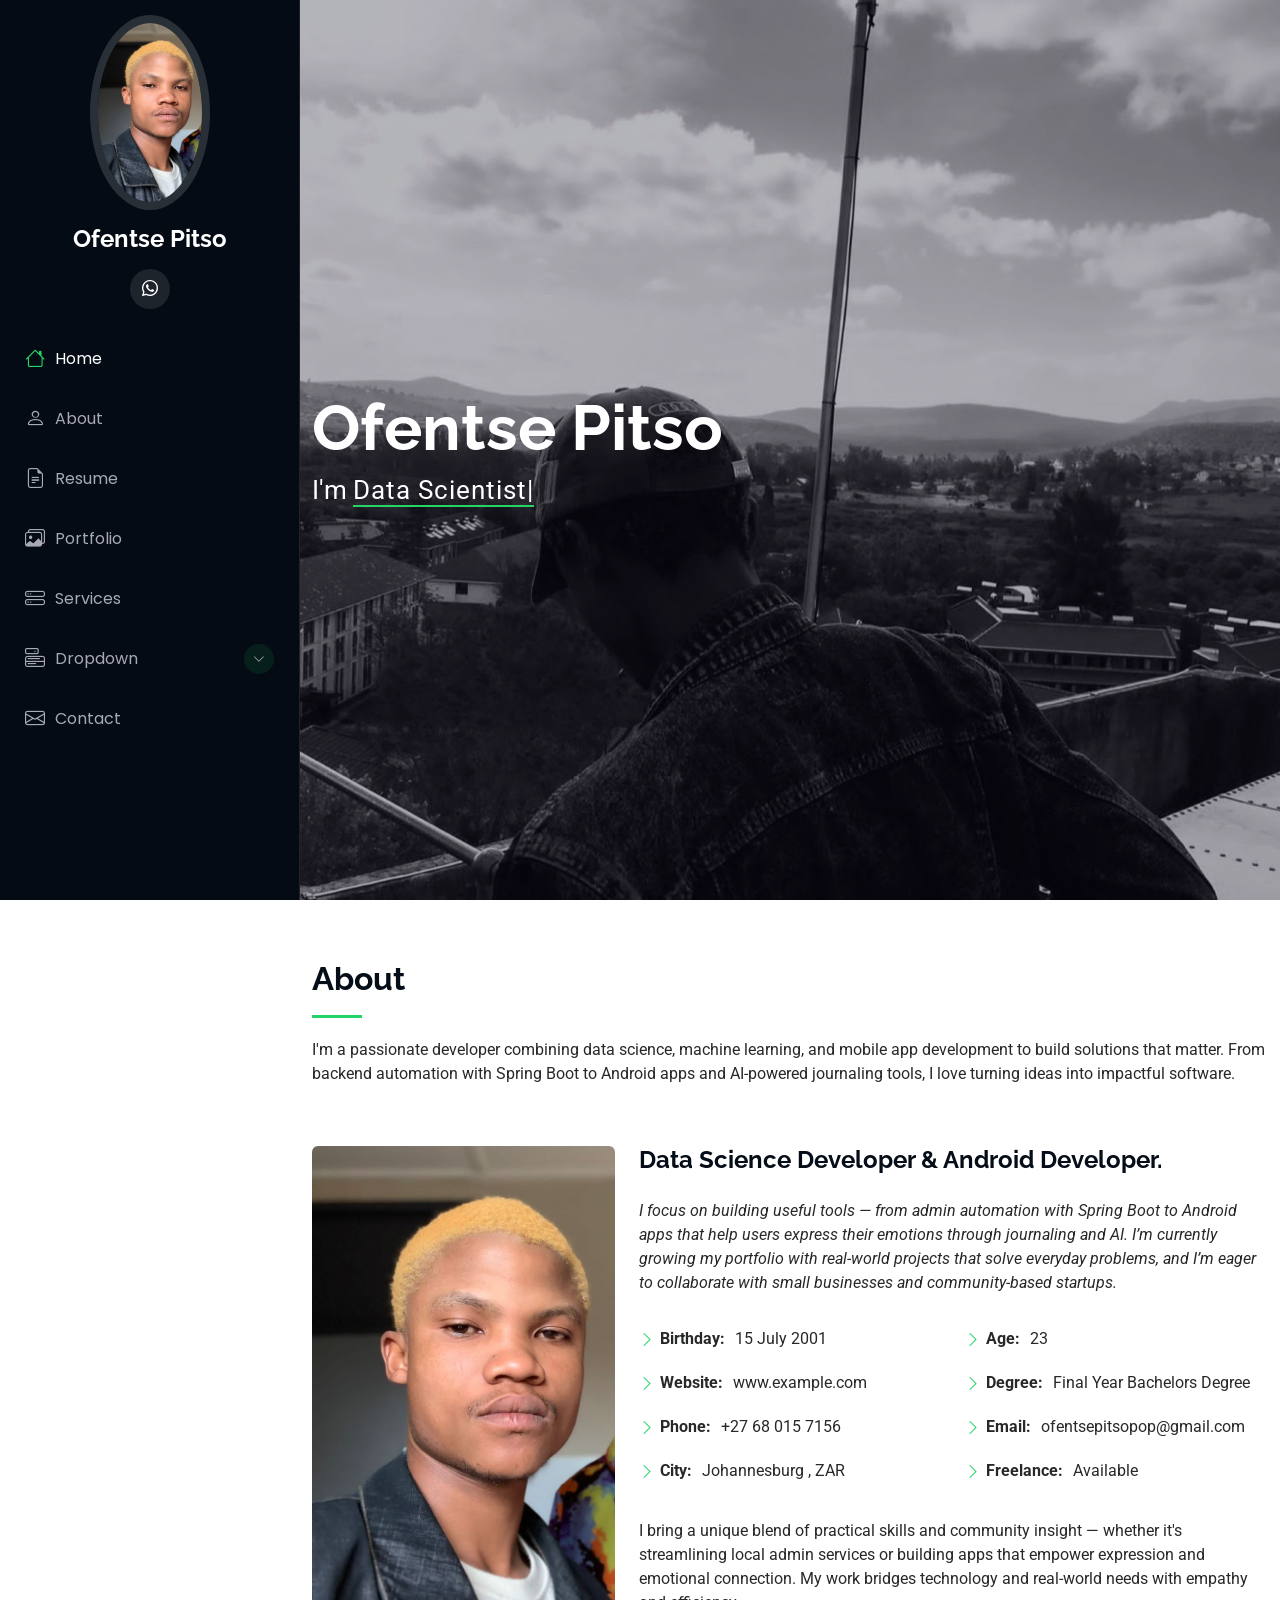
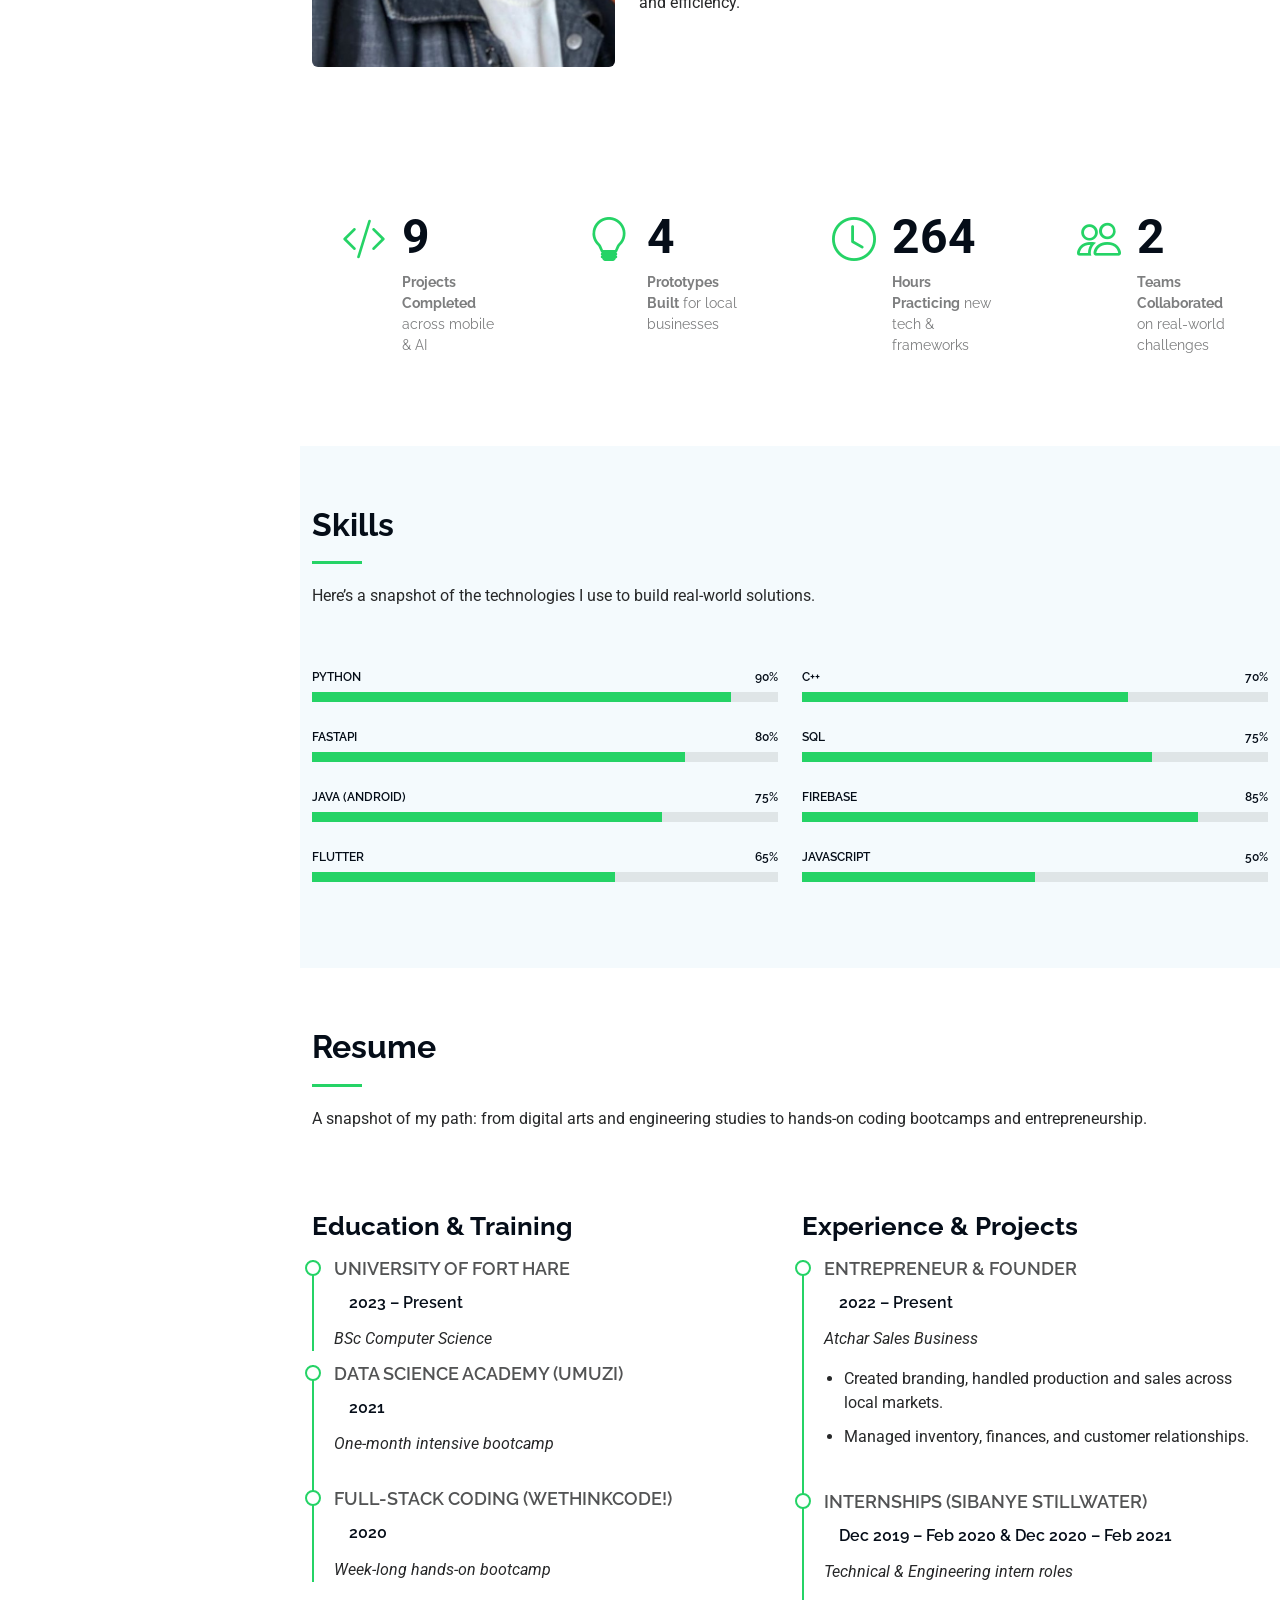
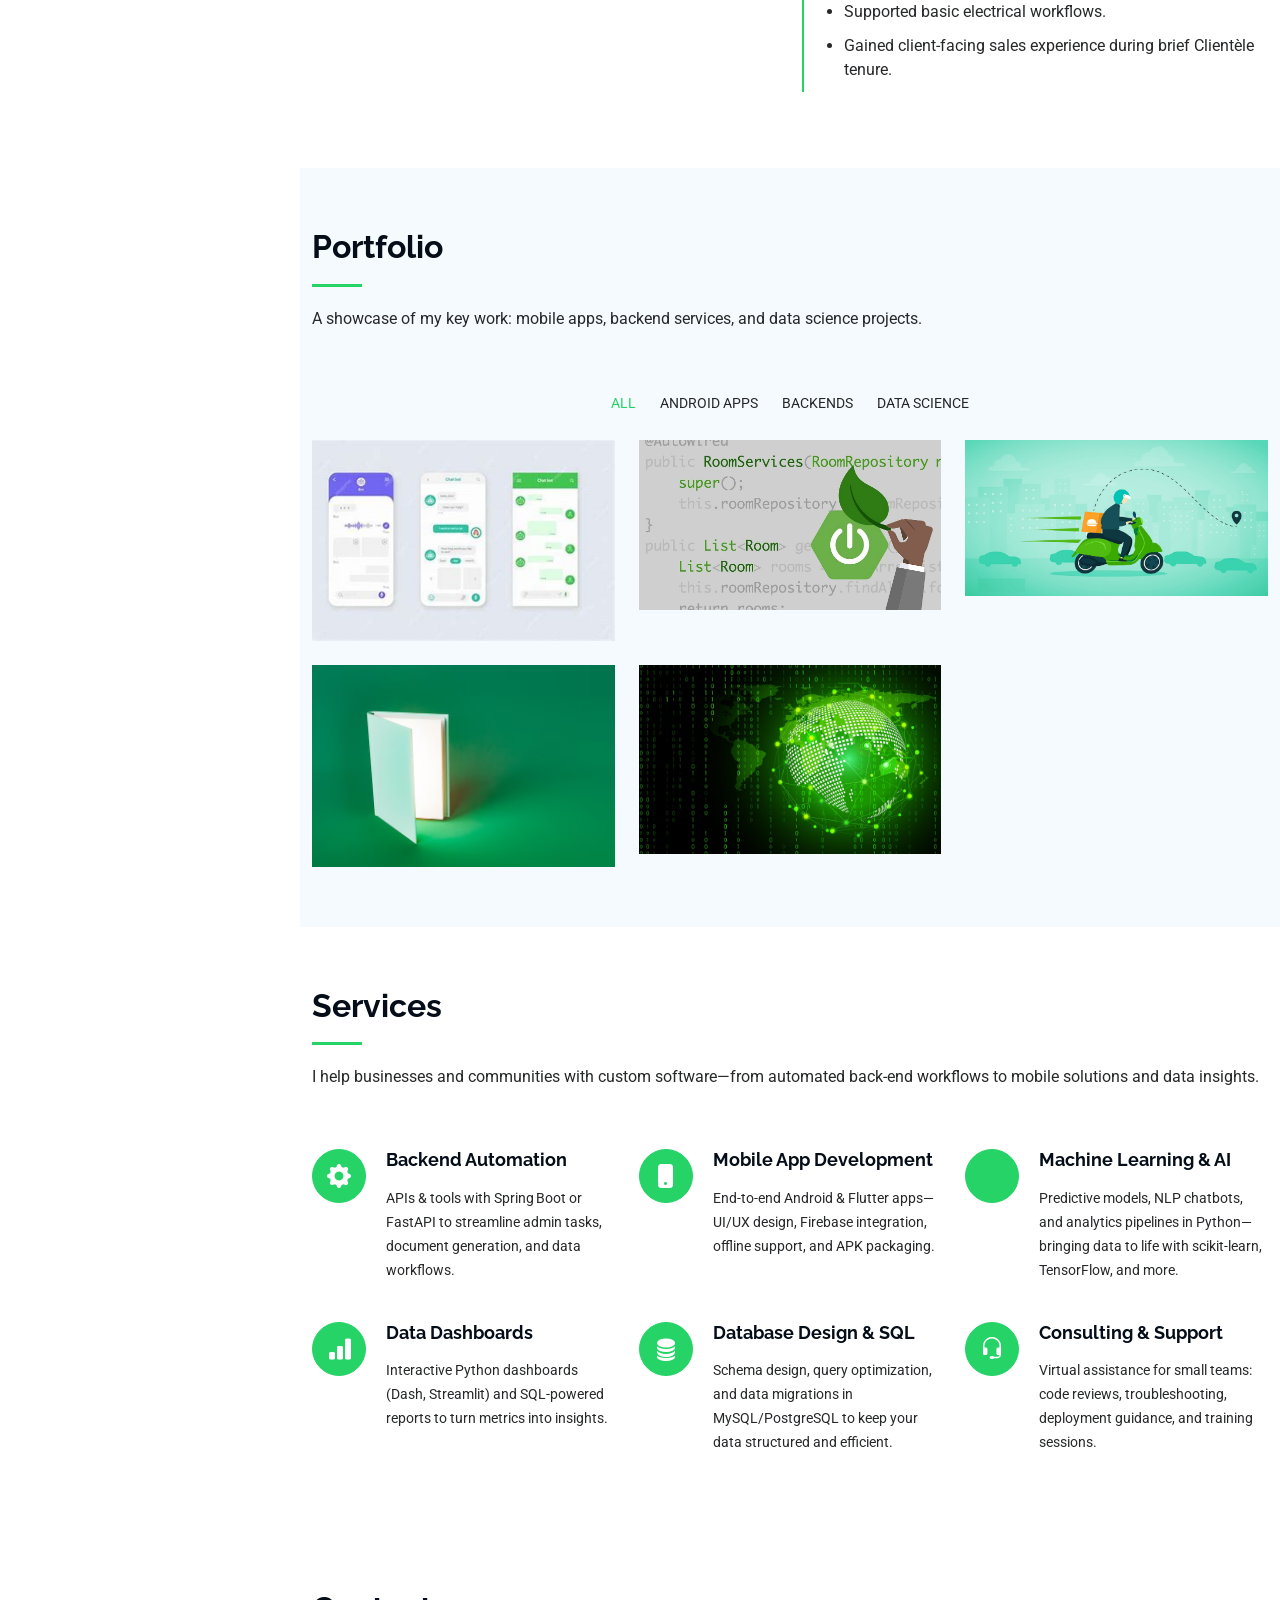
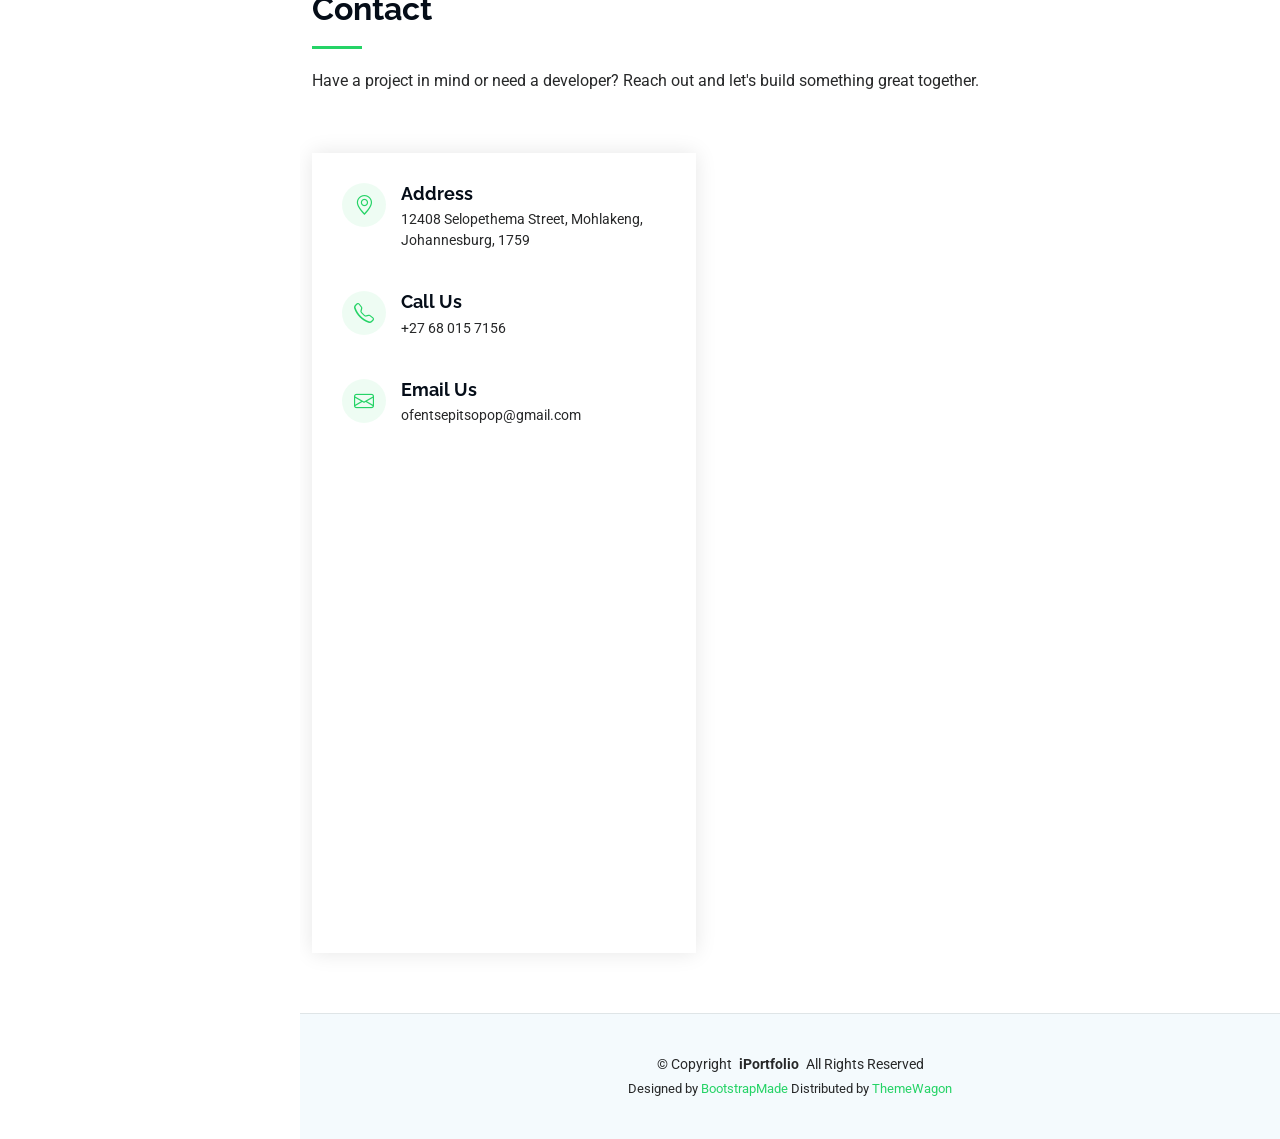
==== index.html @ 53116c31 "Add files via upload" ====
<!DOCTYPE html>
<html lang="en">

<head>
  <meta charset="utf-8">
  <meta content="width=device-width, initial-scale=1.0" name="viewport">
  <title>Ofentse Pitso's Portfolio</title>
  <meta content="" name="description">
  <meta content="" name="keywords">

  <!-- Favicons -->
  <link href="assets/img/icon.png" rel="icon">
  <link href="assets/img/apple-touch-icon.png" rel="apple-touch-icon">

  <!-- Fonts -->
  <link href="https://fonts.googleapis.com" rel="preconnect">
  <link href="https://fonts.gstatic.com" rel="preconnect" crossorigin>
  <link href="https://fonts.googleapis.com/css2?family=Roboto:ital,wght@0,100;0,300;0,400;0,500;0,700;0,900;1,100;1,300;1,400;1,500;1,700;1,900&family=Poppins:ital,wght@0,100;0,200;0,300;0,400;0,500;0,600;0,700;0,800;0,900;1,100;1,200;1,300;1,400;1,500;1,600;1,700;1,800;1,900&family=Raleway:ital,wght@0,100;0,200;0,300;0,400;0,500;0,600;0,700;0,800;0,900;1,100;1,200;1,300;1,400;1,500;1,600;1,700;1,800;1,900&display=swap" rel="stylesheet">

  <!-- Vendor CSS Files -->
  <link href="assets/vendor/bootstrap/css/bootstrap.min.css" rel="stylesheet">
  <link href="assets/vendor/bootstrap-icons/bootstrap-icons.css" rel="stylesheet">
  <link href="assets/vendor/aos/aos.css" rel="stylesheet">
  <link href="assets/vendor/glightbox/css/glightbox.min.css" rel="stylesheet">
  <link href="assets/vendor/swiper/swiper-bundle.min.css" rel="stylesheet">

  <!-- Main CSS File -->
  <link href="assets/css/main.css" rel="stylesheet">

  <!-- =======================================================
  * Template Name: iPortfolio
  * Template URL: https://bootstrapmade.com/iportfolio-bootstrap-portfolio-websites-template/
  * Updated: Jun 29 2024 with Bootstrap v5.3.3
  * Author: BootstrapMade.com
  * License: https://bootstrapmade.com/license/
  ======================================================== -->
</head>

<body class="index-page">

  <header id="header" class="header dark-background d-flex flex-column">
    <i class="header-toggle d-xl-none bi bi-list"></i>

    <div class="profile-img">
      <img src="assets/img/profile.jpg" alt="" class="img-fluid rounded-circle">
    </div>

    <a href="index.html" class="logo d-flex align-items-center justify-content-center">
      <!-- Uncomment the line below if you also wish to use an image logo -->
      <!-- <img src="assets/img/logo.png" alt=""> -->
      <h1 class="sitename">Ofentse Pitso</h1>
    </a>

    <div class="social-links text-center">
      <a href="https://wa.me/+27680157156" class="whatsapp"><i class="bi bi-whatsapp"></i></a>
      <!--<a href="#" class="facebook"><i class="bi bi-facebook"></i></a>
      <a href="#" class="instagram"><i class="bi bi-instagram"></i></a>
      <a href="#" class="google-plus"><i class="bi bi-skype"></i></a>
      <a href="#" class="linkedin"><i class="bi bi-linkedin"></i></a>-->
    </div>

    <nav id="navmenu" class="navmenu">
      <ul>
        <li><a href="#hero" class="active"><i class="bi bi-house navicon"></i>Home</a></li>
        <li><a href="#about"><i class="bi bi-person navicon"></i> About</a></li>
        <li><a href="#resume"><i class="bi bi-file-earmark-text navicon"></i> Resume</a></li>
        <li><a href="#portfolio"><i class="bi bi-images navicon"></i> Portfolio</a></li>
        <li><a href="#services"><i class="bi bi-hdd-stack navicon"></i> Services</a></li>
        <li class="dropdown"><a href="#"><i class="bi bi-menu-button navicon"></i> <span>Dropdown</span> <i class="bi bi-chevron-down toggle-dropdown"></i></a>
          <ul>
            <li><a href="#">Dropdown 1</a></li>
            <li class="dropdown"><a href="#"><span>Deep Dropdown</span> <i class="bi bi-chevron-down toggle-dropdown"></i></a>
              <ul>
                <li><a href="#">Deep Dropdown 1</a></li>
                <li><a href="#">Deep Dropdown 2</a></li>
                <li><a href="#">Deep Dropdown 3</a></li>
                <li><a href="#">Deep Dropdown 4</a></li>
                <li><a href="#">Deep Dropdown 5</a></li>
              </ul>
            </li>
            <li><a href="#">Dropdown 2</a></li>
            <li><a href="#">Dropdown 3</a></li>
            <li><a href="#">Dropdown 4</a></li>
          </ul>
        </li>
        <li><a href="#contact"><i class="bi bi-envelope navicon"></i> Contact</a></li>
      </ul>
    </nav>

  </header>

  <main class="main">

    <!-- Hero Section -->
    <section id="hero" class="hero section dark-background">

      <img src="assets/img/bg.jpg" alt="" data-aos="fade-in" class="">

      <div class="container" data-aos="fade-up" data-aos-delay="100">
        <h2>Ofentse Pitso</h2>
        <p>I'm <span class="typed" data-typed-items="Data Scientist, ML/AI Developer, Freelancer, Android Developer, Springboot Developer">Data Scientist</span><span class="typed-cursor typed-cursor--blink" aria-hidden="true"></span><span class="typed-cursor typed-cursor--blink" aria-hidden="true"></span></p>
      </div>

    </section><!-- /Hero Section -->

    <!-- About Section -->
    <section id="about" class="about section">

      <!-- Section Title -->
      <div class="container section-title" data-aos="fade-up">
        <h2>About</h2>
        <p>I'm a passionate developer combining data science, machine learning, and mobile app development to build solutions that matter. From backend automation with Spring Boot to Android apps and AI-powered journaling tools, I love turning ideas into impactful software.</p>
      </div><!-- End Section Title -->

      <div class="container" data-aos="fade-up" data-aos-delay="100">

        <div class="row gy-4 justify-content-center">
          <div class="col-lg-4">
            <img src="assets/img/profile.jpg" class="img-fluid rounded" alt="">
          </div>
          <div class="col-lg-8 content">
            <h2>Data Science Developer &amp; Android Developer.</h2>
            <p class="fst-italic py-3">
               I focus on building useful tools — from admin automation with Spring Boot to Android apps that help users express their emotions through journaling and AI. I’m currently growing my portfolio with real-world projects that solve everyday problems, and I’m eager to collaborate with small businesses and community-based startups.</p>
            <div class="row">
              <div class="col-lg-6">
                <ul>
                  <li><i class="bi bi-chevron-right"></i> <strong>Birthday:</strong> <span>15 July 2001</li>
                  <li><i class="bi bi-chevron-right"></i> <strong>Website:</strong> <span>www.example.com</span></li>
                  <li><i class="bi bi-chevron-right"></i> <strong>Phone:</strong> <span>+27 68 015 7156</span></li>
                  <li><i class="bi bi-chevron-right"></i> <strong>City:</strong> <span>Johannesburg , ZAR</span></li>
                </ul>
              </div>
              <div class="col-lg-6">
                <ul>
                  <li><i class="bi bi-chevron-right"></i> <strong>Age:</strong> <span>23</span></li>
                  <li><i class="bi bi-chevron-right"></i> <strong>Degree:</strong> <span>Final Year Bachelors Degree</span></li>
                  <li><i class="bi bi-chevron-right"></i> <strong>Email:</strong> <span>ofentsepitsopop@gmail.com</span></li>
                  <li><i class="bi bi-chevron-right"></i> <strong>Freelance:</strong> <span>Available</span></li>
                </ul>
              </div>
            </div>
            <p class="py-3">
              I bring a unique blend of practical skills and community insight — whether it's streamlining local admin services or building apps that empower expression and emotional connection. My work bridges technology and real-world needs with empathy and efficiency.
            </p>
          </div>
        </div>

      </div>

    </section><!-- /About Section -->

    <!-- Stats Section -->
    </section>
<section id="stats" class="stats section">
  <div class="container" data-aos="fade-up" data-aos-delay="100">
    <div class="row gy-4">
      <div class="col-lg-3 col-md-6">
        <div class="stats-item">
          <i class="bi bi-code-slash"></i>
          <span data-purecounter-start="0" data-purecounter-end="10" data-purecounter-duration="1" class="purecounter"></span>
          <p><strong>Projects Completed</strong> <span>across mobile & AI</span></p>
        </div>
      </div>
      <div class="col-lg-3 col-md-6">
        <div class="stats-item">
          <i class="bi bi-lightbulb"></i>
          <span data-purecounter-start="0" data-purecounter-end="4" data-purecounter-duration="1" class="purecounter"></span>
          <p><strong>Prototypes Built</strong> <span>for local businesses</span></p>
        </div>
      </div>
      <div class="col-lg-3 col-md-6">
        <div class="stats-item">
          <i class="bi bi-clock"></i>
          <span data-purecounter-start="0" data-purecounter-end="300" data-purecounter-duration="1" class="purecounter"></span>
          <p><strong>Hours Practicing</strong> <span>new tech & frameworks</span></p>
        </div>
      </div>
      <div class="col-lg-3 col-md-6">
        <div class="stats-item">
          <i class="bi bi-people"></i>
          <span data-purecounter-start="0" data-purecounter-end="2" data-purecounter-duration="1" class="purecounter"></span>
          <p><strong>Teams Collaborated</strong> <span>on real-world challenges</span></p>
        </div>
      </div>
    </div>
  </div>
</section>
<!-- /Stats Section -->
<!-- Skills Section -->
<section id="skills" class="skills section light-background">

  <!-- Section Title -->
  <div class="container section-title" data-aos="fade-up">
    <h2>Skills</h2>
    <p>Here’s a snapshot of the technologies I use to build real‑world solutions.</p>
  </div><!-- End Section Title -->

  <div class="container" data-aos="fade-up" data-aos-delay="100">

    <div class="row skills-content skills-animation">

      <div class="col-lg-6">

        <div class="progress">
          <span class="skill"><span>Python</span> <i class="val">90%</i></span>
          <div class="progress-bar-wrap">
            <div class="progress-bar" role="progressbar" aria-valuenow="90" aria-valuemin="0" aria-valuemax="100"></div>
          </div>
        </div><!-- End Skills Item -->

        <div class="progress">
          <span class="skill"><span>FastAPI</span> <i class="val">80%</i></span>
          <div class="progress-bar-wrap">
            <div class="progress-bar" role="progressbar" aria-valuenow="80" aria-valuemin="0" aria-valuemax="100"></div>
          </div>
        </div><!-- End Skills Item -->

        <div class="progress">
          <span class="skill"><span>Java (Android)</span> <i class="val">75%</i></span>
          <div class="progress-bar-wrap">
            <div class="progress-bar" role="progressbar" aria-valuenow="75" aria-valuemin="0" aria-valuemax="100"></div>
          </div>
        </div><!-- End Skills Item -->

        <div class="progress">
          <span class="skill"><span>Flutter</span> <i class="val">65%</i></span>
          <div class="progress-bar-wrap">
            <div class="progress-bar" role="progressbar" aria-valuenow="65" aria-valuemin="0" aria-valuemax="100"></div>
          </div>
        </div><!-- End Skills Item -->

      </div>

      <div class="col-lg-6">

        <div class="progress">
          <span class="skill"><span>C++</span> <i class="val">70%</i></span>
          <div class="progress-bar-wrap">
            <div class="progress-bar" role="progressbar" aria-valuenow="70" aria-valuemin="0" aria-valuemax="100"></div>
          </div>
        </div><!-- End Skills Item -->

        <div class="progress">
          <span class="skill"><span>SQL</span> <i class="val">75%</i></span>
          <div class="progress-bar-wrap">
            <div class="progress-bar" role="progressbar" aria-valuenow="75" aria-valuemin="0" aria-valuemax="100"></div>
          </div>
        </div><!-- End Skills Item -->

        <div class="progress">
          <span class="skill"><span>Firebase</span> <i class="val">85%</i></span>
          <div class="progress-bar-wrap">
            <div class="progress-bar" role="progressbar" aria-valuenow="85" aria-valuemin="0" aria-valuemax="100"></div>
          </div>
        </div><!-- End Skills Item -->

        <div class="progress">
          <span class="skill"><span>JavaScript</span> <i class="val">50%</i></span>
          <div class="progress-bar-wrap">
            <div class="progress-bar" role="progressbar" aria-valuenow="50" aria-valuemin="0" aria-valuemax="100"></div>
          </div>
        </div><!-- End Skills Item -->

      </div>

    </div>

  </div>

</section><!-- /Skills Section -->

      <section id="resume" class="resume section">
  <div class="container section-title" data-aos="fade-up">
    <h2>Resume</h2>
    <p>A snapshot of my path: from digital arts and engineering studies to hands-on coding bootcamps and entrepreneurship.</p>
  </div>

  <div class="container">
    <div class="row">
      <!-- Left Column: Education & Training -->
      <div class="col-lg-6" data-aos="fade-up" data-aos-delay="100">
        <h3 class="resume-title">Education & Training</h3>
        <div class="resume-item pb-0">
          <h4>University of Fort Hare</h4>
          <h5>2023 – Present</h5>
          <p><em>BSc Computer Science</em></p>
        </div>
        <div class="resume-item">
          <h4>Data Science Academy (Umuzi)</h4>
          <h5>2021</h5>
          <p><em>One-month intensive bootcamp</em></p>
        </div>
        <div class="resume-item">
          <h4>Full-Stack Coding (WeThinkCode!)</h4>
          <h5>2020</h5>
          <p><em>Week-long hands-on bootcamp</em></p>
        </div>
      </div>
      <!-- Right Column: Experience & Projects -->
      <div class="col-lg-6" data-aos="fade-up" data-aos-delay="200">
        <h3 class="resume-title">Experience & Projects</h3>
        <div class="resume-item">
          <h4>Entrepreneur & Founder</h4>
          <h5>2022 – Present</h5>
          <p><em>Atchar Sales Business</em></p>
          <ul>
            <li>Created branding, handled production and sales across local markets.</li>
            <li>Managed inventory, finances, and customer relationships.</li>
          </ul>
        </div>
        <div class="resume-item">
          <h4>Internships (Sibanye Stillwater)</h4>
          <h5>Dec 2019 – Feb 2020 & Dec 2020 – Feb 2021</h5>
          <p><em>Technical & Engineering intern roles</em></p>
          <ul>
            <li>Supported basic electrical workflows.</li>
            <li>Gained client-facing sales experience during brief Clientèle tenure.</li>
          </ul>
        </div>
      </div>
    </div>
  </div>
</section>
<!-- Portfolio Section -->
<section id="portfolio" class="portfolio section light-background">
  <div class="container section-title" data-aos="fade-up">
    <h2>Portfolio</h2>
    <p>A showcase of my key work: mobile apps, backend services, and data science projects.</p>
  </div>

  <div class="container">
    <!-- Filters -->
    <ul class="portfolio-filters isotope-filters" data-aos="fade-up" data-aos-delay="100">
      <li data-filter="*" class="filter-active">All</li>
      <li data-filter=".filter-app">Android Apps</li>
      <li data-filter=".filter-backend">Backends</li>
      <li data-filter=".filter-ml">Data Science</li>
    </ul>

    <!-- Items -->
    <div class="row gy-4 isotope-container" data-aos="fade-up" data-aos-delay="200">

      <!-- Emotion Support Journal -->
      <div class="col-lg-4 col-md-6 portfolio-item isotope-item filter-app">
        <div class="portfolio-content h-100">
          <img src="assets/img/portfolio/chat.png" class="img-fluid" alt="Journal Chatbot">
          <div class="portfolio-info">
            <h4>Emotion Support Journal</h4>
            <p>AI‑driven Android journaling app</p>
            <a href="" class="glightbox preview-link" data-gallery="portfolio-app"><i class="bi bi-zoom-in"></i></a>
            <a href="portfolio-details/journal-chatbot.html" class="details-link"><i class="bi bi-link-45deg"></i></a>
            <a href="https://github.com/RrePitso/Emotional_Support_App_Android.git" class="repo-link">Repo</a>
          </div>
        </div>
      </div>

      <!-- Spring Boot Dashboard -->
      <div class="col-lg-4 col-md-6 portfolio-item isotope-item filter-backend">
        <div class="portfolio-content h-100">
          <img src="assets/img/portfolio/spring.png" class="img-fluid" alt="Spring Boot Dashboard">
          <div class="portfolio-info">
            <h4>Spring Boot Dashboard</h4>
            <p>University assignment: admin automation</p>
            <a href="assets/images/projects/springboot-demo.png" class="glightbox preview-link" data-gallery="portfolio-backend"><i class="bi bi-zoom-in"></i></a>
            <a href="portfolio-details/springboot-dashboard.html" class="details-link"><i class="bi bi-link-45deg"></i></a>
            <a href="https://github.com/vethenzukiso/SpringAssignment1.git" class="repo-link">Repo</a>
          </div>
        </div>
      </div>

      <!-- Food & Parcel Delivery -->
      <div class="col-lg-4 col-md-6 portfolio-item isotope-item filter-app">
        <div class="portfolio-content h-100">
          <img src="assets/img/portfolio/delivery.png" class="img-fluid" alt="Delivery App">
          <div class="portfolio-info">
            <h4>Food & Parcel Delivery</h4>
            <p>Java/Kotlin Android app</p>
            <a href="assets/images/projects/food-delivery.png" class="glightbox preview-link" data-gallery="portfolio-app"><i class="bi bi-zoom-in"></i></a>
            <a href="portfolio-details/food-delivery.html" class="details-link"><i class="bi bi-link-45deg"></i></a>
            <a href="https://github.com/RrePitso/Vela_deliveries.git" class="repo-link">Repo</a>
            <a href="assets/apk/Vela.0.1.apk" class="apk-link">APK</a>
          </div>
        </div>
      </div>

      <!-- Textbook Listing App -->
      <div class="col-lg-4 col-md-6 portfolio-item isotope-item filter-app">
        <div class="portfolio-content h-100">
          <img src="assets/img/portfolio/textbook.png" class="img-fluid" alt="Textbook App">
          <div class="portfolio-info">
            <h4>Textbook Listing App</h4>
            <p>Java Android app for textbook listings</p>
            <a href="assets/images/projects/textbook-listing.png" class="glightbox preview-link" data-gallery="portfolio-app"><i class="bi bi-zoom-in"></i></a>
            <a href="portfolio-details/textbook-app.html" class="details-link"><i class="bi bi-link-45deg"></i></a>
            <a href="https://github.com/RrePitso/Assignment_2.git" class="repo-link">Repo</a>
          </div>
        </div>
      </div>

      <!-- Data Science Projects -->
      <div class="col-lg-4 col-md-6 portfolio-item isotope-item filter-ml">
        <div class="portfolio-content h-100">
          <img src="assets/img/portfolio/data.png" class="img-fluid" alt="Data Science Projects">
          <div class="portfolio-info">
            <h4>Data Science Experiments</h4>
            <p>ML models, dashboards, and notebooks</p>
            <a href="assets/images/projects/data-science.png" class="glightbox preview-link" data-gallery="portfolio-ml"><i class="bi bi-zoom-in"></i></a>
            <a href="portfolio-details/data-science.html" class="details-link"><i class="bi bi-link-45deg"></i></a>
            <a href="https://github.com/RrePitso/Road-To-Google-Employment.git" class="repo-link">Repo</a>
          </div>
        </div>
      </div>

    </div>
  </div>
</section>

<!-- Services Section -->
<section id="services" class="services section">
  <!-- Section Title -->
  <div class="container section-title" data-aos="fade-up">
    <h2>Services</h2>
    <p>I help businesses and communities with custom software—from automated back‑end workflows to mobile solutions and data insights.</p>
  </div><!-- End Section Title -->

  <div class="container">
    <div class="row gy-4">

      <!-- Backend Automation -->
      <div class="col-lg-4 col-md-6 service-item d-flex" data-aos="fade-up" data-aos-delay="100">
        <div class="icon flex-shrink-0"><i class="bi bi-gear-fill"></i></div>
        <div>
          <h4 class="title"><a href="service-details/backend-automation.html" class="stretched-link">Backend Automation</a></h4>
          <p class="description">APIs & tools with Spring Boot or FastAPI to streamline admin tasks, document generation, and data workflows.</p>
        </div>
      </div><!-- End Service Item -->

      <!-- Android & Flutter Apps -->
      <div class="col-lg-4 col-md-6 service-item d-flex" data-aos="fade-up" data-aos-delay="200">
        <div class="icon flex-shrink-0"><i class="bi bi-phone-fill"></i></div>
        <div>
          <h4 class="title"><a href="service-details/mobile-development.html" class="stretched-link">Mobile App Development</a></h4>
          <p class="description">End‑to‑end Android & Flutter apps—UI/UX design, Firebase integration, offline support, and APK packaging.</p>
        </div>
      </div><!-- End Service Item -->

      <!-- Machine Learning & AI -->
      <div class="col-lg-4 col-md-6 service-item d-flex" data-aos="fade-up" data-aos-delay="300">
        <div class="icon flex-shrink-0"><i class="bi bi-brain"></i></div>
        <div>
          <h4 class="title"><a href="service-details/ml-ai.html" class="stretched-link">Machine Learning & AI</a></h4>
          <p class="description">Predictive models, NLP chatbots, and analytics pipelines in Python—bringing data to life with scikit‑learn, TensorFlow, and more.</p>
        </div>
      </div><!-- End Service Item -->

      <!-- Data Visualization & Dashboards -->
      <div class="col-lg-4 col-md-6 service-item d-flex" data-aos="fade-up" data-aos-delay="400">
        <div class="icon flex-shrink-0"><i class="bi bi-bar-chart-fill"></i></div>
        <div>
          <h4 class="title"><a href="service-details/data-dashboards.html" class="stretched-link">Data Dashboards</a></h4>
          <p class="description">Interactive Python dashboards (Dash, Streamlit) and SQL‑powered reports to turn metrics into insights.</p>
        </div>
      </div><!-- End Service Item -->

      <!-- Database Design & SQL -->
      <div class="col-lg-4 col-md-6 service-item d-flex" data-aos="fade-up" data-aos-delay="500">
        <div class="icon flex-shrink-0"><i class="bi bi-database-fill"></i></div>
        <div>
          <h4 class="title"><a href="service-details/database-design.html" class="stretched-link">Database Design & SQL</a></h4>
          <p class="description">Schema design, query optimization, and data migrations in MySQL/PostgreSQL to keep your data structured and efficient.</p>
        </div>
      </div><!-- End Service Item -->

      <!-- Technical Consultation & Support -->
      <div class="col-lg-4 col-md-6 service-item d-flex" data-aos="fade-up" data-aos-delay="600">
        <div class="icon flex-shrink-0"><i class="bi bi-headset"></i></div>
        <div>
          <h4 class="title"><a href="service-details/consulting.html" class="stretched-link">Consulting & Support</a></h4>
          <p class="description">Virtual assistance for small teams: code reviews, troubleshooting, deployment guidance, and training sessions.</p>
        </div>
      </div><!-- End Service Item -->

    </div>
  </div>
</section><!-- /Services Section -->


    <!-- Contact Section -->
    <section id="contact" class="contact section">

      <!-- Section Title -->
      <div class="container section-title" data-aos="fade-up">
        <h2>Contact</h2>
        <p>Have a project in mind or need a developer? Reach out and let's build something great together.</p>
      </div><!-- End Section Title -->

      <div class="container" data-aos="fade-up" data-aos-delay="100">

        <div class="row gy-4">

          <div class="col-lg-5">

            <div class="info-wrap">
              <div class="info-item d-flex" data-aos="fade-up" data-aos-delay="200">
                <i class="bi bi-geo-alt flex-shrink-0"></i>
                <div>
                  <h3>Address</h3>
                  <p>12408 Selopethema Street, Mohlakeng, Johannesburg, 1759</p>
                </div>
              </div><!-- End Info Item -->

              <div class="info-item d-flex" data-aos="fade-up" data-aos-delay="300">
                <i class="bi bi-telephone flex-shrink-0"></i>
                <div>
                  <h3>Call Us</h3>
                  <p>+27 68 015 7156</p>
                </div>
              </div><!-- End Info Item -->

              <div class="info-item d-flex" data-aos="fade-up" data-aos-delay="400">
                <i class="bi bi-envelope flex-shrink-0"></i>
                <div>
                  <h3>Email Us</h3>
                  <p>ofentsepitsopop@gmail.com</p>
                </div>
              </div><!-- End Info Item -->

              <iframe src="https://www.google.com/maps/embed?pb=!1m18!1m12!1m3!1d3579.011622342197!2d27.702749400000002!3d-26.228811899999982!2m3!1f0!2f0!3f0!3m2!1i1024!2i768!4f13.1!3m3!1m2!1s0x1e95bce2d1d1c96d%3A0xe8fc034241e2a5a3!2s12408%20Selope%20Thema%20St%2C%20Mohlakeng%2C%20Randfontein%2C%201766!5e0!3m2!1sen!2sza!4v1747854485059!5m2!1sen!2sza" width="600" height="450" style="border:0;" allowfullscreen="" loading="lazy" referrerpolicy="no-referrer-when-downgrade"></iframe>
            </div>
          </div>

          <div class="col-lg-7">
           <!-- <form action="forms/contact.php" method="post" class="php-email-form" data-aos="fade-up" data-aos-delay="200">
              <div class="row gy-4">

                <div class="col-md-6">
                  <label for="name-field" class="pb-2">Your Name</label>
                  <input type="text" name="name" id="name-field" class="form-control" required="">
                </div>

                <div class="col-md-6">
                  <label for="email-field" class="pb-2">Your Email</label>
                  <input type="email" class="form-control" name="email" id="email-field" required="">
                </div>

                <div class="col-md-12">
                  <label for="subject-field" class="pb-2">Subject</label>
                  <input type="text" class="form-control" name="subject" id="subject-field" required="">
                </div>

                <div class="col-md-12">
                  <label for="message-field" class="pb-2">Message</label>
                  <textarea class="form-control" name="message" rows="10" id="message-field" required=""></textarea>
                </div>

                <div class="col-md-12 text-center">
                  <div class="loading">Loading</div>
                  <div class="error-message"></div>
                  <div class="sent-message">Your message has been sent. Thank you!</div>

                  <button type="submit">Send Message</button>
                </div>

              </div>
            </form> -->
          </div><!-- End Contact Form -->

        </div>

      </div>

    </section><!-- /Contact Section -->

  </main>

  <footer id="footer" class="footer position-relative light-background">

    <div class="container">
      <div class="copyright text-center ">
        <p>© <span>Copyright</span> <strong class="px-1 sitename">iPortfolio</strong> <span>All Rights Reserved</span></p>
      </div>
      <div class="credits">
        <!-- All the links in the footer should remain intact. -->
        <!-- You can delete the links only if you've purchased the pro version. -->
        <!-- Licensing information: https://bootstrapmade.com/license/ -->
        <!-- Purchase the pro version with working PHP/AJAX contact form: [buy-url] -->
        Designed by <a href="https://bootstrapmade.com/">BootstrapMade</a> Distributed by <a href="https://themewagon.com">ThemeWagon</a>
      </div>
    </div>

  </footer>

  <!-- Scroll Top -->
  <a href="#" id="scroll-top" class="scroll-top d-flex align-items-center justify-content-center"><i class="bi bi-arrow-up-short"></i></a>

  <!-- Preloader -->
  <div id="preloader"></div>

  <!-- Vendor JS Files -->
  <script src="assets/vendor/bootstrap/js/bootstrap.bundle.min.js"></script>
  <script src="assets/vendor/php-email-form/validate.js"></script>
  <script src="assets/vendor/aos/aos.js"></script>
  <script src="assets/vendor/typed.js/typed.umd.js"></script>
  <script src="assets/vendor/purecounter/purecounter_vanilla.js"></script>
  <script src="assets/vendor/waypoints/noframework.waypoints.js"></script>
  <script src="assets/vendor/glightbox/js/glightbox.min.js"></script>
  <script src="assets/vendor/imagesloaded/imagesloaded.pkgd.min.js"></script>
  <script src="assets/vendor/isotope-layout/isotope.pkgd.min.js"></script>
  <script src="assets/vendor/swiper/swiper-bundle.min.js"></script>

  <!-- Main JS File -->
  <script src="assets/js/main.js"></script>

</body>

</html>
---- assets/css/main.css ----
/**
* Template Name: iPortfolio
* Template URL: https://bootstrapmade.com/iportfolio-bootstrap-portfolio-websites-template/
* Updated: Jun 29 2024 with Bootstrap v5.3.3
* Author: BootstrapMade.com
* License: https://bootstrapmade.com/license/
*/

/*--------------------------------------------------------------
# Font & Color Variables
# Help: https://bootstrapmade.com/color-system/
--------------------------------------------------------------*/
/* Fonts */
:root {
  --default-font: "Roboto",  system-ui, -apple-system, "Segoe UI", Roboto, "Helvetica Neue", Arial, "Noto Sans", "Liberation Sans", sans-serif, "Apple Color Emoji", "Segoe UI Emoji", "Segoe UI Symbol", "Noto Color Emoji";
  --heading-font: "Raleway",  sans-serif;
  --nav-font: "Poppins",  sans-serif;
}

/* Global Colors - The following color variables are used throughout the website. Updating them here will change the color scheme of the entire website */
:root { 
  --background-color: #ffffff; /* Background color for the entire website, including individual sections */
  --default-color: #272829; /* Default color used for the majority of the text content across the entire website */
  --heading-color: #050d18; /* Color for headings, subheadings and title throughout the website */
  --accent-color: #25D366; /* Accent color that represents your brand on the website. It's used for buttons, links, and other elements that need to stand out */
  --surface-color: #ffffff; /* The surface color is used as a background of boxed elements within sections, such as cards, icon boxes, or other elements that require a visual separation from the global background. */
  --contrast-color: #ffffff; /* Contrast color for text, ensuring readability against backgrounds of accent, heading, or default colors. */
}

/* Nav Menu Colors - The following color variables are used specifically for the navigation menu. They are separate from the global colors to allow for more customization options */
:root {
  --nav-color: #a8a9b4;  /* The default color of the main navmenu links */
  --nav-hover-color: #ffffff; /* Applied to main navmenu links when they are hovered over or active */
  --nav-mobile-background-color: #040b14; /* Used as the background color for mobile navigation menu */
  --nav-dropdown-background-color: #040b14; /* Used as the background color for dropdown items that appear when hovering over primary navigation items */
  --nav-dropdown-color: #a8a9b4; /* Used for navigation links of the dropdown items in the navigation menu. */
  --nav-dropdown-hover-color: #ffffff; /* Similar to --nav-hover-color, this color is applied to dropdown navigation links when they are hovered over. */
}

/* Color Presets - These classes override global colors when applied to any section or element, providing reuse of the sam color scheme. */

.light-background {
  --background-color: #f4fafd;
  --surface-color: #ffffff;
}

.dark-background {
  --background-color: #040b14;
  --default-color: #ffffff;
  --heading-color: #ffffff;
  --surface-color: #151f2b;
  --contrast-color: #ffffff;
}

/* Smooth scroll */
:root {
  scroll-behavior: smooth;
}

/*--------------------------------------------------------------
# General Styling & Shared Classes
--------------------------------------------------------------*/
body {
  color: var(--default-color);
  background-color: var(--background-color);
  font-family: var(--default-font);
}

a {
  color: var(--accent-color);
  text-decoration: none;
  transition: 0.3s;
}

a:hover {
  color: color-mix(in srgb, var(--accent-color), transparent 25%);
  text-decoration: none;
}

h1,
h2,
h3,
h4,
h5,
h6 {
  color: var(--heading-color);
  font-family: var(--heading-font);
}

/* PHP Email Form Messages
------------------------------*/
.php-email-form .error-message {
  display: none;
  background: #df1529;
  color: #ffffff;
  text-align: left;
  padding: 15px;
  margin-bottom: 24px;
  font-weight: 600;
}

.php-email-form .sent-message {
  display: none;
  color: #ffffff;
  background: #059652;
  text-align: center;
  padding: 15px;
  margin-bottom: 24px;
  font-weight: 600;
}

.php-email-form .loading {
  display: none;
  background: var(--surface-color);
  text-align: center;
  padding: 15px;
  margin-bottom: 24px;
}

.php-email-form .loading:before {
  content: "";
  display: inline-block;
  border-radius: 50%;
  width: 24px;
  height: 24px;
  margin: 0 10px -6px 0;
  border: 3px solid var(--accent-color);
  border-top-color: var(--surface-color);
  animation: php-email-form-loading 1s linear infinite;
}

@keyframes php-email-form-loading {
  0% {
    transform: rotate(0deg);
  }

  100% {
    transform: rotate(360deg);
  }
}

/*--------------------------------------------------------------
# Global Header
--------------------------------------------------------------*/
.header {
  color: var(--default-color);
  background-color: var(--background-color);
  position: fixed;
  top: 0;
  left: 0;
  bottom: 0;
  padding: 0 15px;
  width: 300px;
  transition: all ease-in-out 0.3s;
  overflow-y: auto;
  z-index: 997;
  border-right: 1px solid color-mix(in srgb, var(--default-color), transparent 90%);
}

.header .profile-img img {
  margin: 15px auto;
  display: block;
  width: 120px;
  border: 8px solid color-mix(in srgb, var(--default-color), transparent 85%);
}

.header .logo {
  line-height: 1;
  margin-bottom: 15px;
}

.header .logo img {
  max-height: 32px;
  margin-right: 8px;
}

.header .logo h1 {
  font-size: 24px;
  margin: 0;
  font-weight: 700;
  color: var(--heading-color);
}

.header .social-links {
  margin: 0 0 20px 0;
}

.header .social-links a {
  font-size: 16px;
  display: inline-flex;
  align-items: center;
  justify-content: center;
  background: color-mix(in srgb, var(--default-color), transparent 90%);
  color: var(--default-color);
  margin: 0 2px;
  border-radius: 50%;
  text-align: center;
  width: 40px;
  height: 40px;
  transition: 0.3s;
}

.header .social-links a:hover {
  color: var(--contrast-color);
  background: var(--accent-color);
}

@media (min-width: 1200px) {

  .header~main,
  .header~#footer {
    margin-left: 300px;
  }
}

@media (max-width: 1199px) {
  .header {
    left: -100%;
  }
}

.header.header-show {
  left: 0;
}

.header .header-toggle {
  color: var(--contrast-color);
  background-color: var(--accent-color);
  font-size: 22px;
  display: flex;
  align-items: center;
  justify-content: center;
  width: 40px;
  height: 40px;
  border-radius: 50%;
  cursor: pointer;
  position: fixed;
  top: 15px;
  right: 15px;
  z-index: 9999;
  transition: background-color 0.3s;
}

.header .header-toggle:hover {
  color: var(--contrast-color);
  background-color: color-mix(in srgb, var(--accent-color) 90%, white 15%);
}

/*--------------------------------------------------------------
# Navigation Menu
--------------------------------------------------------------*/
.mobile-nav-toggle {
  display: none;
}

.navmenu {
  padding: 0;
  z-index: 9997;
}

.navmenu ul {
  list-style: none;
  padding: 0 0 20px 0;
  margin: 0;
}

.navmenu a,
.navmenu a:focus {
  color: var(--nav-color);
  padding: 15px 10px;
  font-family: var(--nav-font);
  font-size: 16px;
  font-weight: 400;
  display: flex;
  align-items: center;
  white-space: nowrap;
  transition: 0.3s;
  width: 100%;
}

.navmenu a .navicon,
.navmenu a:focus .navicon {
  font-size: 20px;
  margin-right: 10px;
}

.navmenu a .toggle-dropdown,
.navmenu a:focus .toggle-dropdown {
  font-size: 12px;
  line-height: 0;
  margin-left: auto;
  width: 30px;
  height: 30px;
  display: flex;
  align-items: center;
  justify-content: center;
  border-radius: 50%;
  transition: 0.3s;
  flex-shrink: 0;
  background-color: color-mix(in srgb, var(--accent-color), transparent 90%);
}

.navmenu a .toggle-dropdown:hover,
.navmenu a:focus .toggle-dropdown:hover {
  background-color: var(--accent-color);
  color: var(--contrast-color);
}

.navmenu a:hover,
.navmenu .active,
.navmenu .active:focus {
  color: var(--nav-hover-color);
}

.navmenu a:hover .navicon,
.navmenu .active .navicon,
.navmenu .active:focus .navicon {
  color: var(--accent-color);
}

.navmenu .active .toggle-dropdown,
.navmenu .active:focus .toggle-dropdown {
  background-color: var(--accent-color);
  color: var(--contrast-color);
  transform: rotate(180deg);
}

.navmenu .dropdown {
  display: block;
}

.navmenu .dropdown a,
.navmenu .dropdown a:focus {
  color: --nav-dropdown-color;
}

.navmenu .dropdown a:hover,
.navmenu .dropdown .active,
.navmenu .dropdown .active:focus {
  color: var(--nav-dropdown-hover-color);
}

.navmenu .dropdown ul {
  position: static;
  display: none;
  z-index: 99;
  padding: 5px 10px;
  margin: 5px 10px;
  background-color: var(--nav-dropdown-background-color);
  border: 1px solid color-mix(in srgb, var(--default-color), transparent 90%);
  box-shadow: none;
  transition: all 0.5s ease-in-out;
}

.navmenu .dropdown ul ul {
  background-color: rgba(33, 37, 41, 0.1);
}

.navmenu .dropdown>.dropdown-active {
  display: block;
  background-color: rgba(33, 37, 41, 0.03);
}

/*--------------------------------------------------------------
# Global Footer
--------------------------------------------------------------*/
.footer {
  color: var(--default-color);
  background-color: var(--background-color);
  font-size: 14px;
  padding: 40px 0;
  position: relative;
  border-top: 1px solid color-mix(in srgb, var(--default-color), transparent 90%);
}

.footer .copyright p {
  margin-bottom: 0;
}

.footer .credits {
  margin-top: 4px;
  font-size: 13px;
  text-align: center;
}

/*--------------------------------------------------------------
# Preloader
--------------------------------------------------------------*/
#preloader {
  position: fixed;
  inset: 0;
  z-index: 999999;
  overflow: hidden;
  background: var(--background-color);
  transition: all 0.6s ease-out;
}

#preloader:before {
  content: "";
  position: fixed;
  top: calc(50% - 30px);
  left: calc(50% - 30px);
  border: 6px solid #ffffff;
  border-color: var(--accent-color) transparent var(--accent-color) transparent;
  border-radius: 50%;
  width: 60px;
  height: 60px;
  animation: animate-preloader 1.5s linear infinite;
}

@keyframes animate-preloader {
  0% {
    transform: rotate(0deg);
  }

  100% {
    transform: rotate(360deg);
  }
}

/*--------------------------------------------------------------
# Scroll Top Button
--------------------------------------------------------------*/
.scroll-top {
  position: fixed;
  visibility: hidden;
  opacity: 0;
  right: 15px;
  bottom: -15px;
  z-index: 99999;
  background-color: var(--accent-color);
  width: 44px;
  height: 44px;
  border-radius: 50px;
  transition: all 0.4s;
}

.scroll-top i {
  font-size: 24px;
  color: var(--contrast-color);
  line-height: 0;
}

.scroll-top:hover {
  background-color: color-mix(in srgb, var(--accent-color), transparent 20%);
  color: var(--contrast-color);
}

.scroll-top.active {
  visibility: visible;
  opacity: 1;
  bottom: 15px;
}

/*--------------------------------------------------------------
# Disable aos animation delay on mobile devices
--------------------------------------------------------------*/
@media screen and (max-width: 768px) {
  [data-aos-delay] {
    transition-delay: 0 !important;
  }
}

/*--------------------------------------------------------------
# Global Page Titles & Breadcrumbs
--------------------------------------------------------------*/
.page-title {
  color: var(--default-color);
  background-color: var(--background-color);
  padding: 25px 0;
  position: relative;
}

.page-title h1 {
  font-size: 24px;
  font-weight: 700;
}

.page-title .breadcrumbs ol {
  display: flex;
  flex-wrap: wrap;
  list-style: none;
  padding: 0;
  margin: 0;
  font-size: 14px;
  font-weight: 400;
}

.page-title .breadcrumbs ol li+li {
  padding-left: 10px;
}

.page-title .breadcrumbs ol li+li::before {
  content: "/";
  display: inline-block;
  padding-right: 10px;
  color: color-mix(in srgb, var(--default-color), transparent 70%);
}

/*--------------------------------------------------------------
# Global Sections
--------------------------------------------------------------*/
section,
.section {
  color: var(--default-color);
  background-color: var(--background-color);
  padding: 60px 0;
  overflow: clip;
}

/*--------------------------------------------------------------
# Global Section Titles
--------------------------------------------------------------*/
.section-title {
  padding-bottom: 60px;
  position: relative;
}

.section-title h2 {
  font-size: 32px;
  font-weight: 700;
  margin-bottom: 20px;
  padding-bottom: 20px;
  position: relative;
}

.section-title h2:after {
  content: "";
  position: absolute;
  display: block;
  width: 50px;
  height: 3px;
  background: var(--accent-color);
  left: 0;
  bottom: 0;
}

.section-title p {
  margin-bottom: 0;
}

/*--------------------------------------------------------------
# Hero Section
--------------------------------------------------------------*/
.hero {
  width: 100%;
  min-height: 100vh;
  position: relative;
  padding: 80px 0;
  display: flex;
  align-items: center;
  justify-content: center;
}

.hero img {
  position: absolute;
  inset: 0;
  display: block;
  width: 100%;
  height: 100%;
  object-fit: cover;
  z-index: 1;
}

.hero:before {
  content: "";
  background: color-mix(in srgb, var(--background-color), transparent 70%);
  position: absolute;
  inset: 0;
  z-index: 2;
}

.hero .container {
  position: relative;
  z-index: 3;
}

.hero h2 {
  margin: 0;
  font-size: 64px;
  font-weight: 700;
}

.hero p {
  margin: 5px 0 0 0;
  font-size: 26px;
}

.hero p span {
  letter-spacing: 1px;
  border-bottom: 2px solid var(--accent-color);
}

.hero .social-links {
  margin-top: 25px;
}

.hero .social-links a {
  font-size: 24px;
  display: inline-block;
  color: color-mix(in srgb, var(--default-color), transparent 50%);
  line-height: 1;
  margin-right: 20px;
  transition: 0.3s;
}

.hero .social-links a:hover {
  color: var(--accent-color);
}

@media (max-width: 768px) {
  .hero h2 {
    font-size: 32px;
  }

  .hero p {
    font-size: 20px;
  }
}

/*--------------------------------------------------------------
# About Section
--------------------------------------------------------------*/
.about .content h2 {
  font-weight: 700;
  font-size: 24px;
}

.about .content ul {
  list-style: none;
  padding: 0;
}

.about .content ul li {
  margin-bottom: 20px;
  display: flex;
  align-items: center;
}

.about .content ul strong {
  margin-right: 10px;
}

.about .content ul i {
  font-size: 16px;
  margin-right: 5px;
  color: var(--accent-color);
  line-height: 0;
}

/*--------------------------------------------------------------
# Stats Section
--------------------------------------------------------------*/
.stats .stats-item {
  padding: 30px;
  width: 100%;
}

.stats .stats-item i {
  color: var(--accent-color);
  display: block;
  font-size: 44px;
  float: left;
  line-height: 0;
}

.stats .stats-item .purecounter {
  color: var(--heading-color);
  font-size: 48px;
  line-height: 40px;
  display: block;
  font-weight: 700;
  margin-left: 60px;
}

.stats .stats-item p {
  color: color-mix(in srgb, var(--default-color), transparent 40%);
  padding: 15px 0 0 0;
  margin: 0 0 0 60px;
  font-family: var(--heading-font);
  font-size: 14px;
}

/*--------------------------------------------------------------
# Skills Section
--------------------------------------------------------------*/
.skills .progress {
  height: 60px;
  display: block;
  background: none;
  border-radius: 0;
}

.skills .progress .skill {
  color: var(--heading-color);
  padding: 0;
  margin: 0 0 6px 0;
  text-transform: uppercase;
  display: block;
  font-weight: 600;
  font-family: var(--heading-font);
}

.skills .progress .skill .val {
  float: right;
  font-style: normal;
}

.skills .progress-bar-wrap {
  background: color-mix(in srgb, var(--default-color), transparent 90%);
  height: 10px;
}

.skills .progress-bar {
  width: 1px;
  height: 10px;
  transition: 0.9s;
  background-color: var(--accent-color);
}

/*--------------------------------------------------------------
# Resume Section
--------------------------------------------------------------*/
.resume .resume-title {
  color: var(--heading-color);
  font-size: 26px;
  font-weight: 700;
  margin-top: 20px;
  margin-bottom: 20px;
}

.resume .resume-item {
  padding: 0 0 20px 20px;
  margin-top: -2px;
  border-left: 2px solid var(--accent-color);
  position: relative;
}

.resume .resume-item h4 {
  line-height: 18px;
  font-size: 18px;
  font-weight: 600;
  text-transform: uppercase;
  color: color-mix(in srgb, var(--default-color), transparent 20%);
  margin-bottom: 10px;
}

.resume .resume-item h5 {
  font-size: 16px;
  padding: 5px 15px;
  display: inline-block;
  font-weight: 600;
  margin-bottom: 10px;
}

.resume .resume-item ul {
  padding-left: 20px;
}

.resume .resume-item ul li {
  padding-bottom: 10px;
}

.resume .resume-item:last-child {
  padding-bottom: 0;
}

.resume .resume-item::before {
  content: "";
  position: absolute;
  width: 16px;
  height: 16px;
  border-radius: 50px;
  left: -9px;
  top: 0;
  background: var(--background-color);
  border: 2px solid var(--accent-color);
}

/*--------------------------------------------------------------
# Portfolio Section
--------------------------------------------------------------*/
.portfolio .portfolio-filters {
  padding: 0;
  margin: 0 auto 20px auto;
  list-style: none;
  text-align: center;
}

.portfolio .portfolio-filters li {
  cursor: pointer;
  display: inline-block;
  padding: 0;
  font-size: 14px;
  font-weight: 400;
  margin: 0 10px;
  line-height: 1;
  text-transform: uppercase;
  margin-bottom: 10px;
  transition: all 0.3s ease-in-out;
}

.portfolio .portfolio-filters li:hover,
.portfolio .portfolio-filters li.filter-active {
  color: var(--accent-color);
}

.portfolio .portfolio-filters li:first-child {
  margin-left: 0;
}

.portfolio .portfolio-filters li:last-child {
  margin-right: 0;
}

@media (max-width: 575px) {
  .portfolio .portfolio-filters li {
    font-size: 14px;
    margin: 0 5px;
  }
}

.portfolio .portfolio-content {
  position: relative;
  overflow: hidden;
}

.portfolio .portfolio-content img {
  transition: 0.3s;
}

.portfolio .portfolio-content .portfolio-info {
  opacity: 0;
  position: absolute;
  inset: 0;
  z-index: 3;
  transition: all ease-in-out 0.3s;
  background: rgba(0, 0, 0, 0.6);
  padding: 15px;
}

.portfolio .portfolio-content .portfolio-info h4 {
  font-size: 14px;
  padding: 5px 10px;
  font-weight: 400;
  color: #ffffff;
  display: inline-block;
  background-color: var(--accent-color);
}

.portfolio .portfolio-content .portfolio-info p {
  position: absolute;
  bottom: 10px;
  text-align: center;
  display: inline-block;
  left: 0;
  right: 0;
  font-size: 16px;
  font-weight: 600;
  color: rgba(255, 255, 255, 0.8);
}

.portfolio .portfolio-content .portfolio-info .preview-link,
.portfolio .portfolio-content .portfolio-info .details-link {
  position: absolute;
  left: calc(50% - 40px);
  font-size: 26px;
  top: calc(50% - 14px);
  color: #fff;
  transition: 0.3s;
  line-height: 1.2;
}

.portfolio .portfolio-content .portfolio-info .preview-link:hover,
.portfolio .portfolio-content .portfolio-info .details-link:hover {
  color: var(--accent-color);
}

.portfolio .portfolio-content .portfolio-info .details-link {
  left: 50%;
  font-size: 34px;
  line-height: 0;
}

.portfolio .portfolio-content:hover .portfolio-info {
  opacity: 1;
}

.portfolio .portfolio-content:hover img {
  transform: scale(1.1);
}

/*--------------------------------------------------------------
# Services Section
--------------------------------------------------------------*/
.services .service-item {
  position: relative;
}

.services .service-item .icon {
  background: var(--accent-color);
  display: flex;
  align-items: center;
  justify-content: center;
  width: 54px;
  height: 54px;
  border-radius: 50%;
  transition: 0.5s;
  border: 1px solid var(--accent-color);
  margin-right: 20px;
}

.services .service-item .icon i {
  color: var(--contrast-color);
  font-size: 24px;
  line-height: 0;
}

.services .service-item:hover .icon {
  background: var(--surface-color);
}

.services .service-item:hover .icon i {
  color: var(--accent-color);
}

.services .service-item .title {
  font-weight: 700;
  margin-bottom: 15px;
  font-size: 18px;
}

.services .service-item .title a {
  color: var(--heading-color);
}

.services .service-item .title a:hover {
  color: var(--accent-color);
}

.services .service-item .description {
  line-height: 24px;
  font-size: 14px;
}

/*--------------------------------------------------------------
# Testimonials Section
--------------------------------------------------------------*/
.testimonials .testimonials-carousel,
.testimonials .testimonials-slider {
  overflow: hidden;
}

.testimonials .testimonial-item {
  box-sizing: content-box;
  text-align: center;
  min-height: 320px;
}

.testimonials .testimonial-item .testimonial-img {
  width: 90px;
  border-radius: 50%;
  margin: 0 auto;
}

.testimonials .testimonial-item h3 {
  font-size: 18px;
  font-weight: bold;
  margin: 10px 0 5px 0;
}

.testimonials .testimonial-item h4 {
  font-size: 14px;
  color: color-mix(in srgb, var(--default-color), transparent 20%);
  margin: 0;
}

.testimonials .testimonial-item .quote-icon-left,
.testimonials .testimonial-item .quote-icon-right {
  color: color-mix(in srgb, var(--accent-color), transparent 40%);
  font-size: 26px;
  line-height: 0;
}

.testimonials .testimonial-item .quote-icon-left {
  display: inline-block;
  left: -5px;
  position: relative;
}

.testimonials .testimonial-item .quote-icon-right {
  display: inline-block;
  right: -5px;
  position: relative;
  top: 10px;
  transform: scale(-1, -1);
}

.testimonials .testimonial-item p {
  font-style: italic;
  margin: 0 15px 15px 15px;
  padding: 20px;
  background-color: var(--surface-color);
  position: relative;
  margin-bottom: 35px;
  border-radius: 6px;
  box-shadow: 0px 2px 15px rgba(0, 0, 0, 0.1);
}

.testimonials .testimonial-item p::after {
  content: "";
  width: 0;
  height: 0;
  border-top: 20px solid var(--surface-color);
  border-right: 20px solid transparent;
  border-left: 20px solid transparent;
  position: absolute;
  bottom: -20px;
  left: calc(50% - 20px);
}

.testimonials .swiper-wrapper {
  height: auto;
}

.testimonials .swiper-pagination {
  margin-top: 40px;
  position: relative;
}

.testimonials .swiper-pagination .swiper-pagination-bullet {
  width: 12px;
  height: 12px;
  background-color: var(--background-color);
  opacity: 1;
  border: 1px solid var(--accent-color);
}

.testimonials .swiper-pagination .swiper-pagination-bullet-active {
  background-color: var(--accent-color);
}

/*--------------------------------------------------------------
# Contact Section
--------------------------------------------------------------*/
.contact .info-wrap {
  background-color: var(--surface-color);
  box-shadow: 0px 0px 20px rgba(0, 0, 0, 0.1);
  padding: 30px;
}

@media (max-width: 575px) {
  .contact .info-wrap {
    padding: 20px;
  }
}

.contact .info-item {
  margin-bottom: 40px;
}

.contact .info-item i {
  font-size: 20px;
  color: var(--accent-color);
  background: color-mix(in srgb, var(--accent-color), transparent 92%);
  width: 44px;
  height: 44px;
  display: flex;
  justify-content: center;
  align-items: center;
  border-radius: 50px;
  transition: all 0.3s ease-in-out;
  margin-right: 15px;
}

.contact .info-item h3 {
  padding: 0;
  font-size: 18px;
  font-weight: 700;
  margin-bottom: 5px;
}

.contact .info-item p {
  padding: 0;
  margin-bottom: 0;
  font-size: 14px;
}

.contact .info-item:hover i {
  background: var(--accent-color);
  color: var(--contrast-color);
}

.contact .php-email-form {
  background-color: var(--surface-color);
  height: 100%;
  padding: 30px;
  box-shadow: 0px 0px 20px rgba(0, 0, 0, 0.1);
}

@media (max-width: 575px) {
  .contact .php-email-form {
    padding: 20px;
  }
}

.contact .php-email-form input[type=text],
.contact .php-email-form input[type=email],
.contact .php-email-form textarea {
  font-size: 14px;
  padding: 10px 15px;
  box-shadow: none;
  border-radius: 0;
  color: var(--default-color);
  background-color: var(--surface-color);
  border-color: color-mix(in srgb, var(--default-color), transparent 80%);
}

.contact .php-email-form input[type=text]:focus,
.contact .php-email-form input[type=email]:focus,
.contact .php-email-form textarea:focus {
  border-color: var(--accent-color);
}

.contact .php-email-form input[type=text]::placeholder,
.contact .php-email-form input[type=email]::placeholder,
.contact .php-email-form textarea::placeholder {
  color: color-mix(in srgb, var(--default-color), transparent 70%);
}

.contact .php-email-form button[type=submit] {
  color: var(--contrast-color);
  background: var(--accent-color);
  border: 0;
  padding: 10px 30px;
  transition: 0.4s;
  border-radius: 50px;
}

.contact .php-email-form button[type=submit]:hover {
  background: color-mix(in srgb, var(--accent-color), transparent 25%);
}

/*--------------------------------------------------------------
# Portfolio Details Section
--------------------------------------------------------------*/
.portfolio-details .portfolio-details-slider img {
  width: 100%;
}

.portfolio-details .portfolio-details-slider .swiper-pagination {
  margin-top: 20px;
  position: relative;
}

.portfolio-details .portfolio-details-slider .swiper-pagination .swiper-pagination-bullet {
  width: 12px;
  height: 12px;
  background-color: color-mix(in srgb, var(--default-color), transparent 85%);
  opacity: 1;
}

.portfolio-details .portfolio-details-slider .swiper-pagination .swiper-pagination-bullet-active {
  background-color: var(--accent-color);
}

.portfolio-details .portfolio-info {
  padding: 30px;
  box-shadow: 0px 0 30px rgba(0, 0, 0, 0.1);
}

.portfolio-details .portfolio-info h3 {
  font-size: 22px;
  font-weight: 700;
  margin-bottom: 20px;
  padding-bottom: 20px;
  border-bottom: 1px solid color-mix(in srgb, var(--default-color), transparent 85%);
}

.portfolio-details .portfolio-info ul {
  list-style: none;
  padding: 0;
  font-size: 15px;
}

.portfolio-details .portfolio-info ul li+li {
  margin-top: 10px;
}

.portfolio-details .portfolio-description {
  padding-top: 30px;
}

.portfolio-details .portfolio-description h2 {
  font-size: 26px;
  font-weight: 700;
  margin-bottom: 20px;
}

.portfolio-details .portfolio-description p {
  padding: 0;
  color: color-mix(in srgb, var(--default-color), transparent 30%);
}

/*--------------------------------------------------------------
# Service Details Section
--------------------------------------------------------------*/
.service-details .services-list {
  padding: 10px 30px;
  border: 1px solid color-mix(in srgb, var(--default-color), transparent 90%);
  margin-bottom: 20px;
}

.service-details .services-list a {
  display: block;
  line-height: 1;
  padding: 8px 0 8px 15px;
  border-left: 3px solid color-mix(in srgb, var(--default-color), transparent 70%);
  margin: 20px 0;
  color: color-mix(in srgb, var(--default-color), transparent 20%);
  transition: 0.3s;
}

.service-details .services-list a.active {
  color: var(--heading-color);
  font-weight: 700;
  border-color: var(--accent-color);
}

.service-details .services-list a:hover {
  border-color: var(--accent-color);
}

.service-details .services-img {
  margin-bottom: 20px;
}

.service-details h3 {
  font-size: 26px;
  font-weight: 700;
}

.service-details h4 {
  font-size: 20px;
  font-weight: 700;
}

.service-details p {
  font-size: 15px;
}

.service-details ul {
  list-style: none;
  padding: 0;
  font-size: 15px;
}

.service-details ul li {
  padding: 5px 0;
  display: flex;
  align-items: center;
}

.service-details ul i {
  font-size: 20px;
  margin-right: 8px;
  color: var(--accent-color);
}

/*--------------------------------------------------------------
# Starter Section Section
--------------------------------------------------------------*/
.starter-section {
  /* Add your styles here */
}
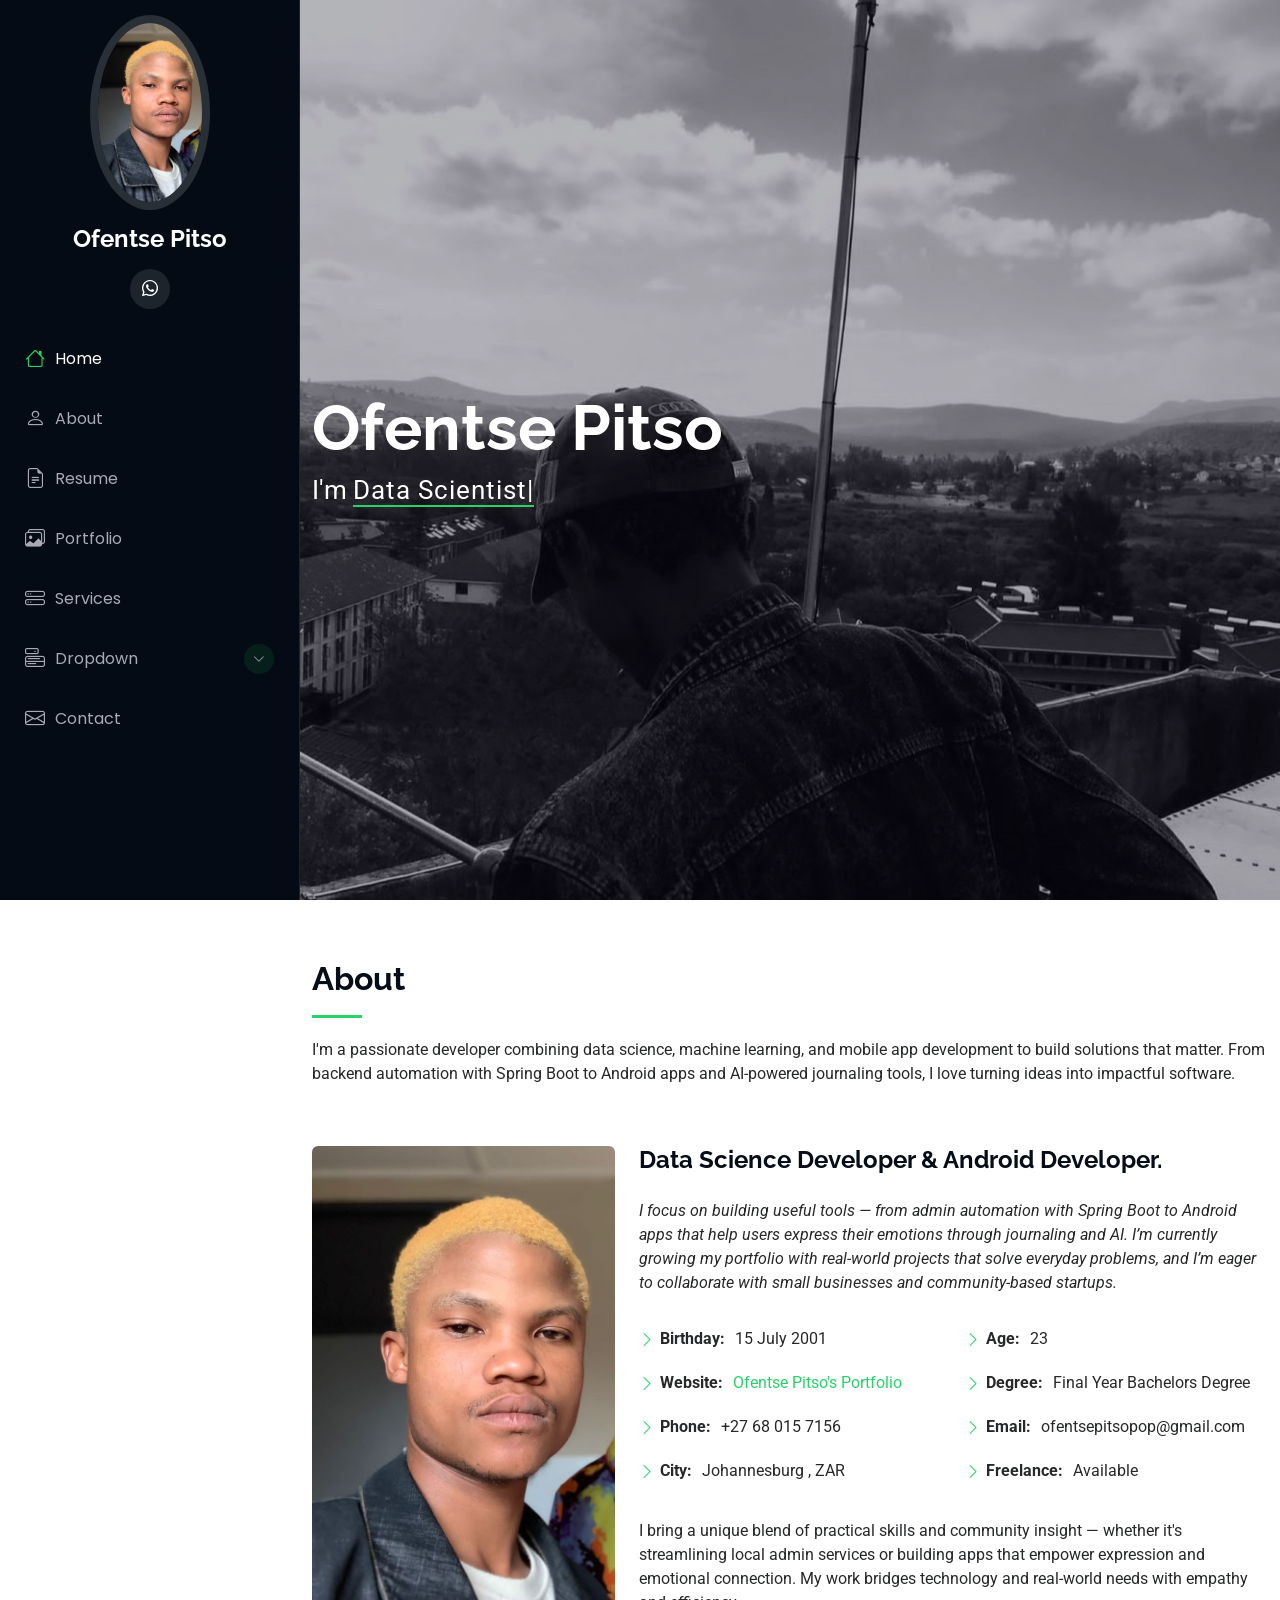
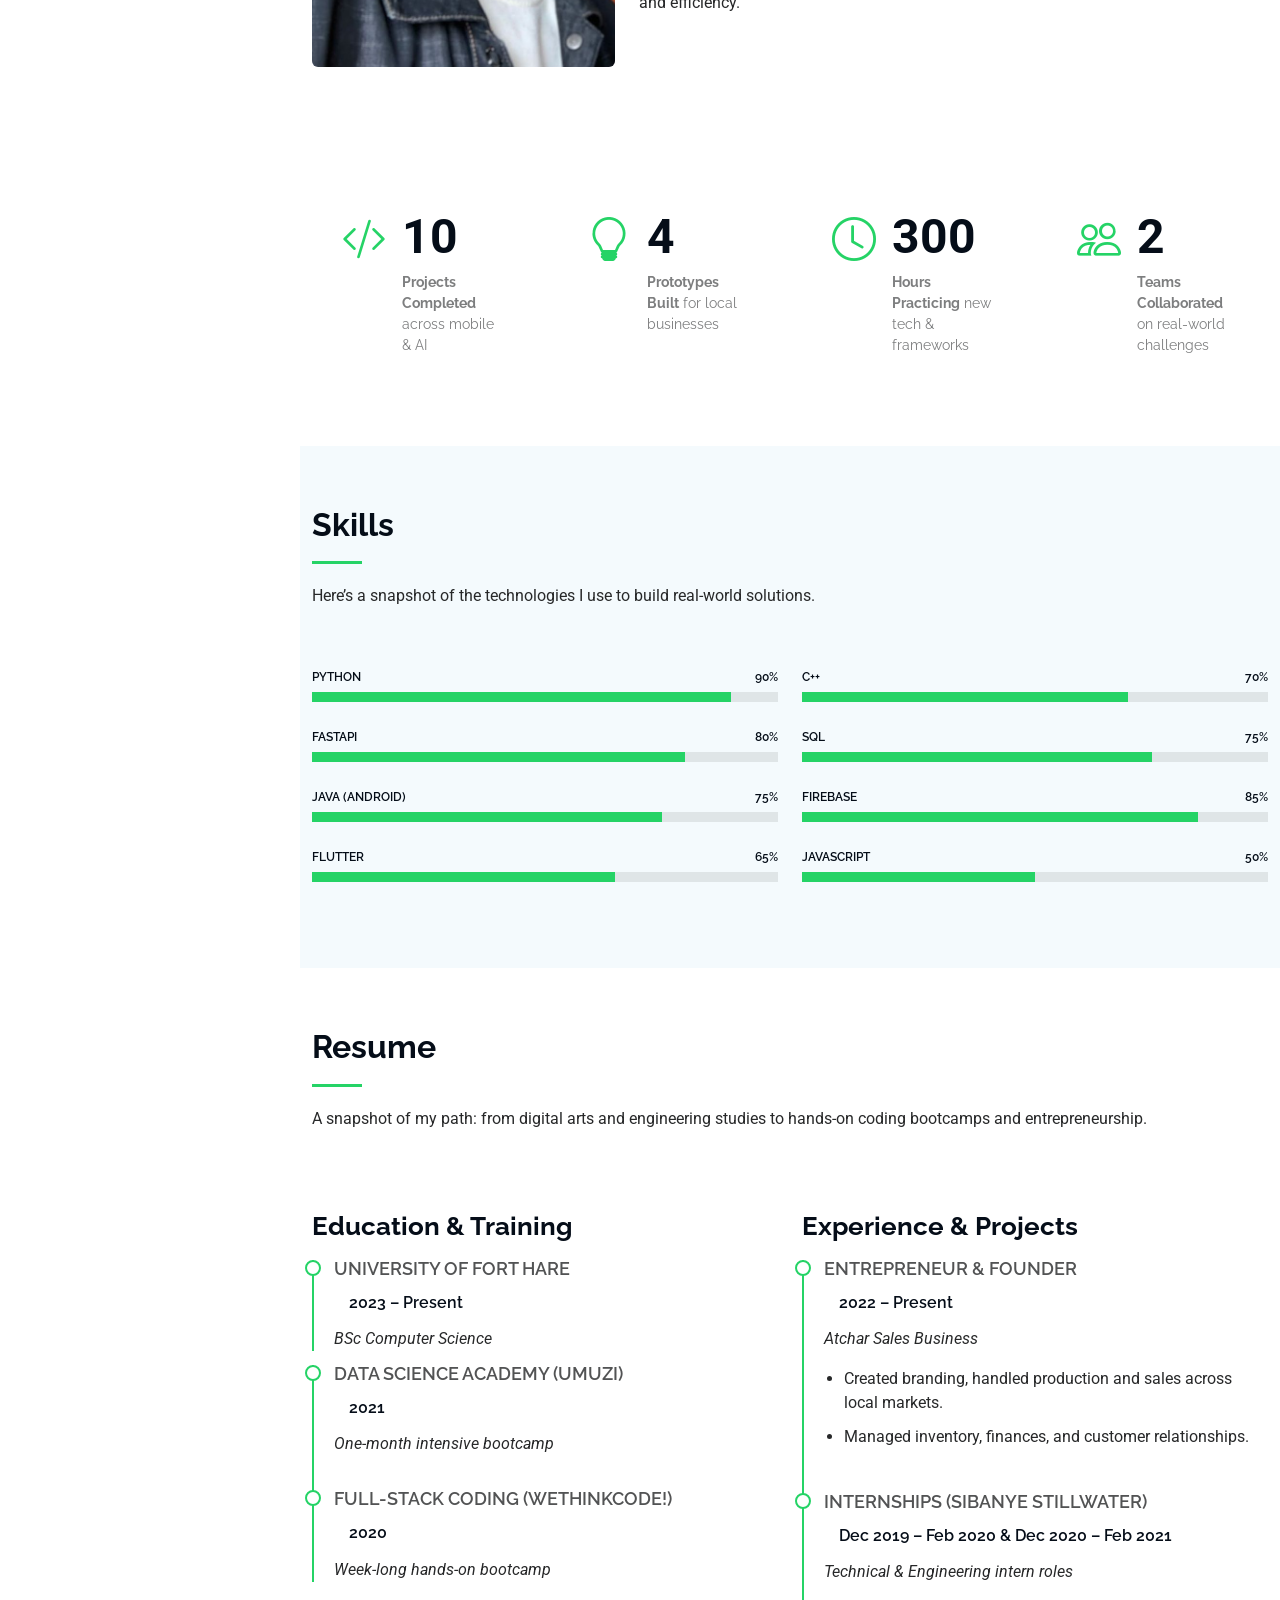
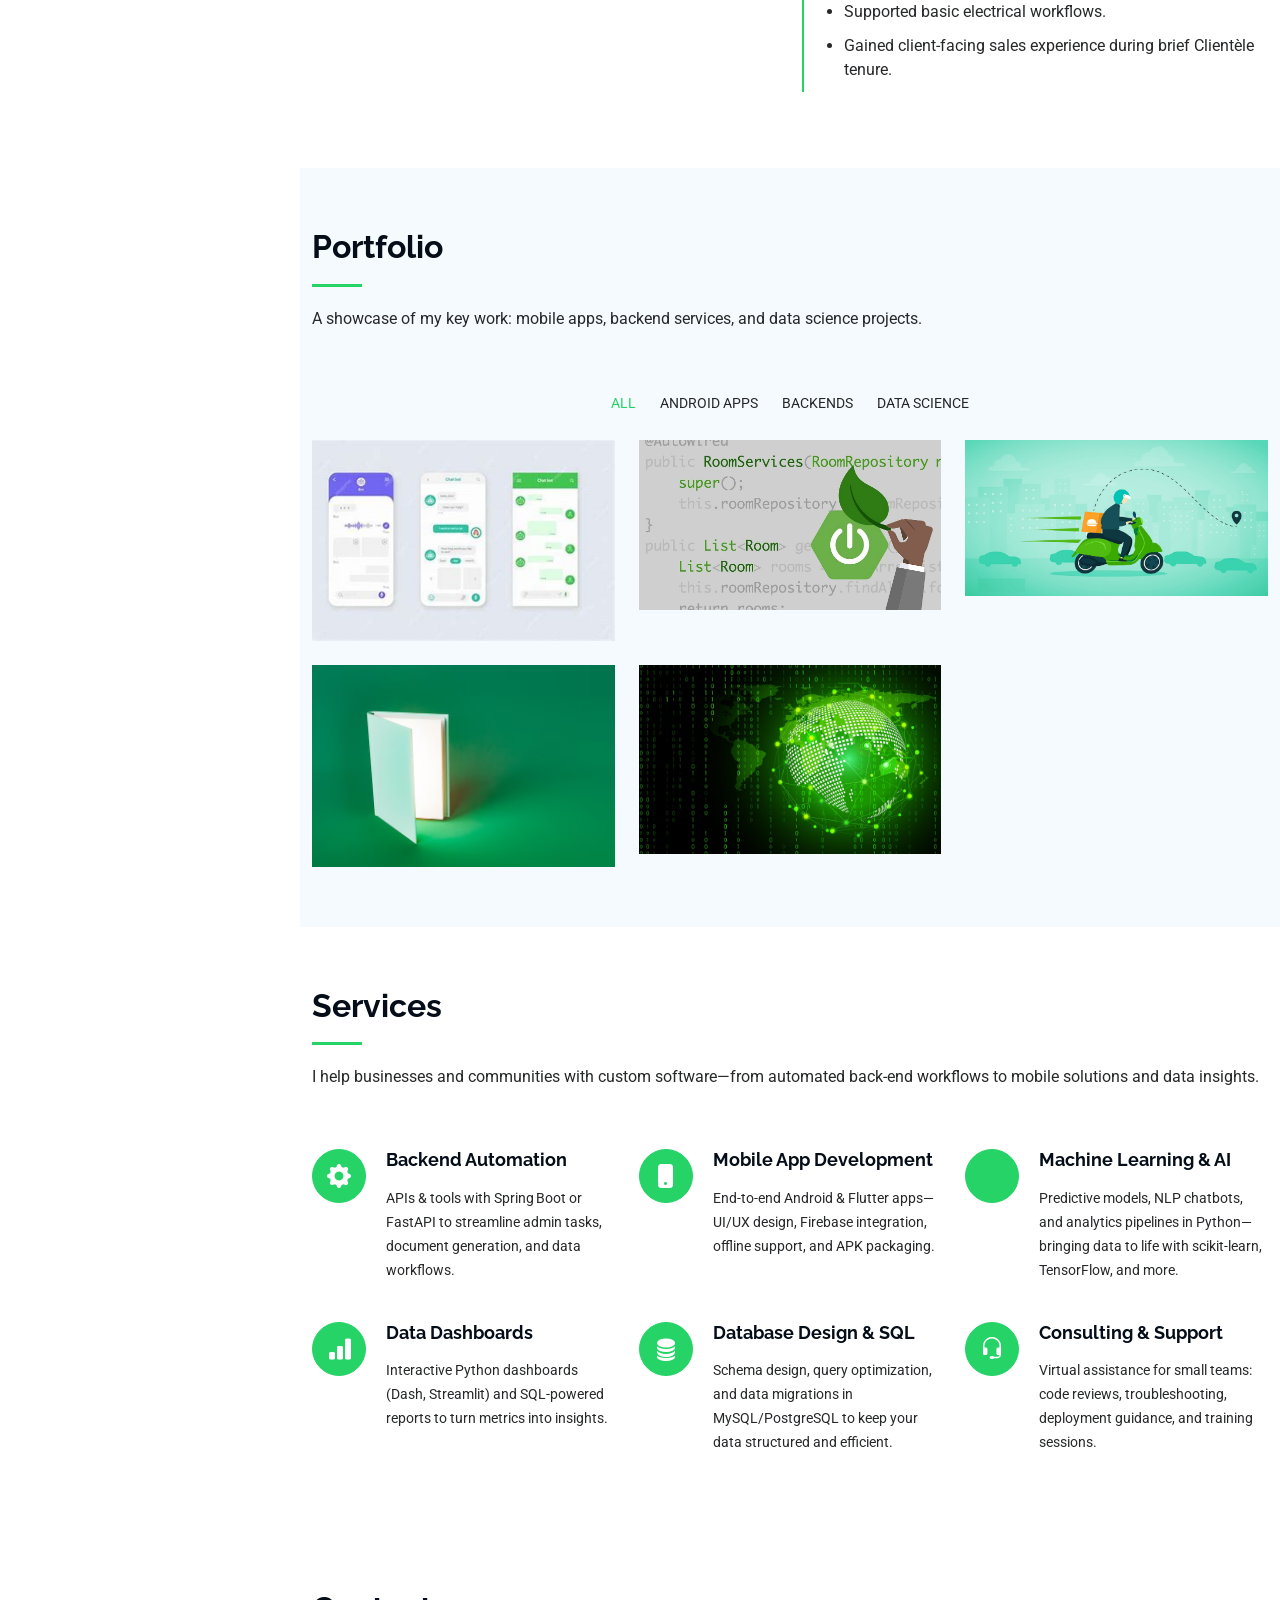
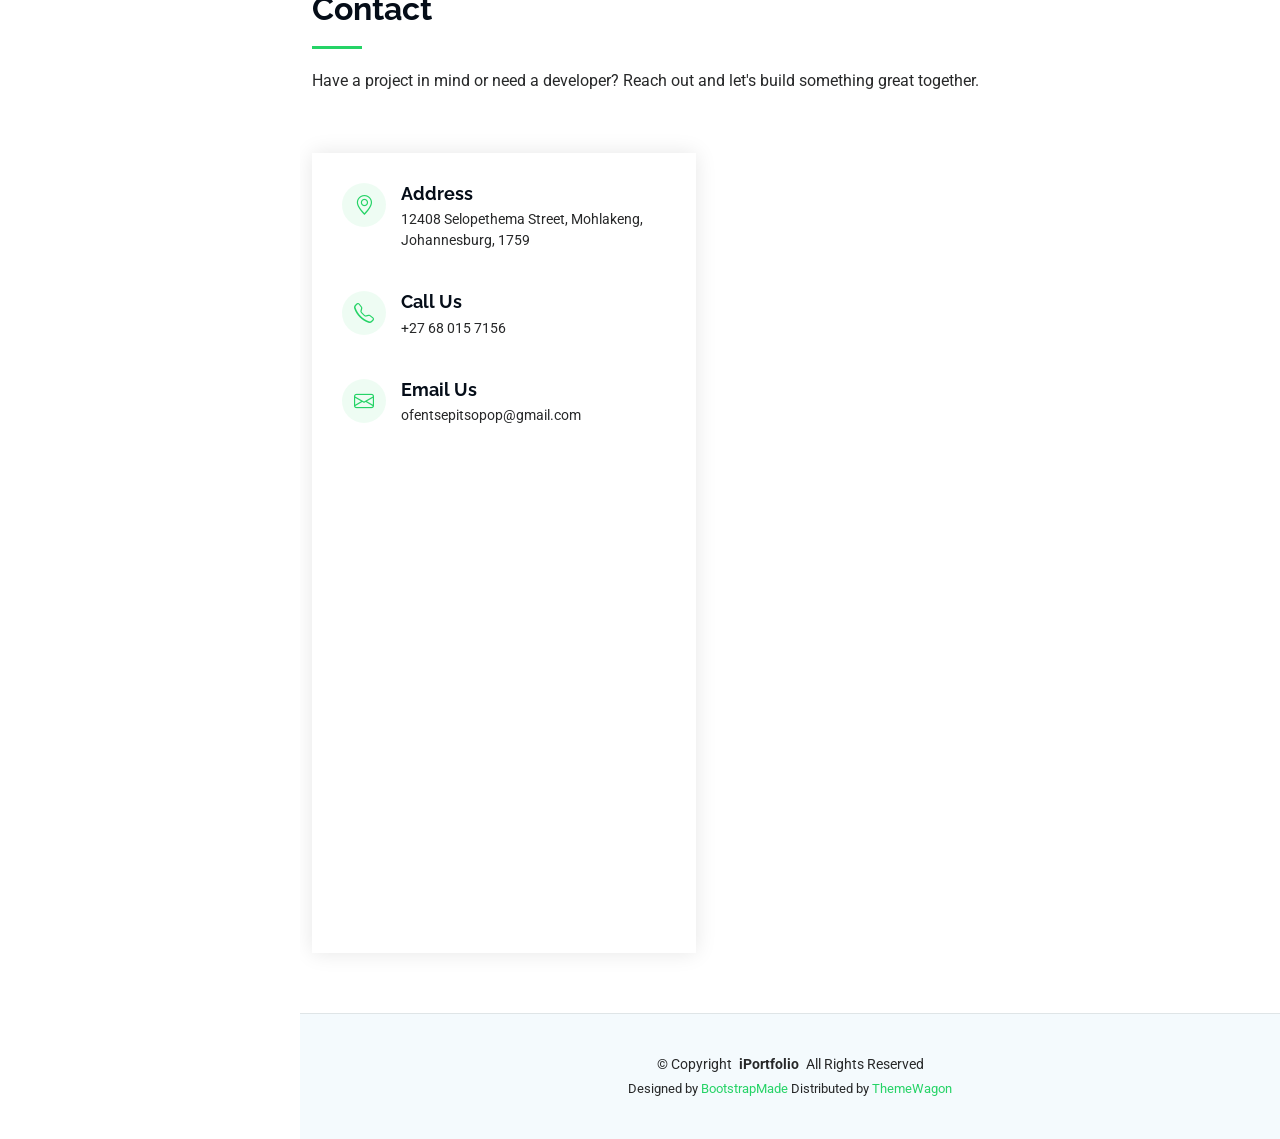
==== commit a16d3e87: "Update index.html" ====
--- a/index.html
+++ b/index.html
@@ -126,7 +126,7 @@
               <div class="col-lg-6">
                 <ul>
                   <li><i class="bi bi-chevron-right"></i> <strong>Birthday:</strong> <span>15 July 2001</li>
-                  <li><i class="bi bi-chevron-right"></i> <strong>Website:</strong> <span>www.example.com</span></li>
+                  <li><i class="bi bi-chevron-right"></i> <strong>Website:</strong> <span><a href="https://rrepitso.github.io/my_portfolio/">Ofentse Pitso's Portfolio</a></span></li>
                   <li><i class="bi bi-chevron-right"></i> <strong>Phone:</strong> <span>+27 68 015 7156</span></li>
                   <li><i class="bi bi-chevron-right"></i> <strong>City:</strong> <span>Johannesburg , ZAR</span></li>
                 </ul>
@@ -614,4 +614,4 @@
 
 </body>
 
-</html>+</html>
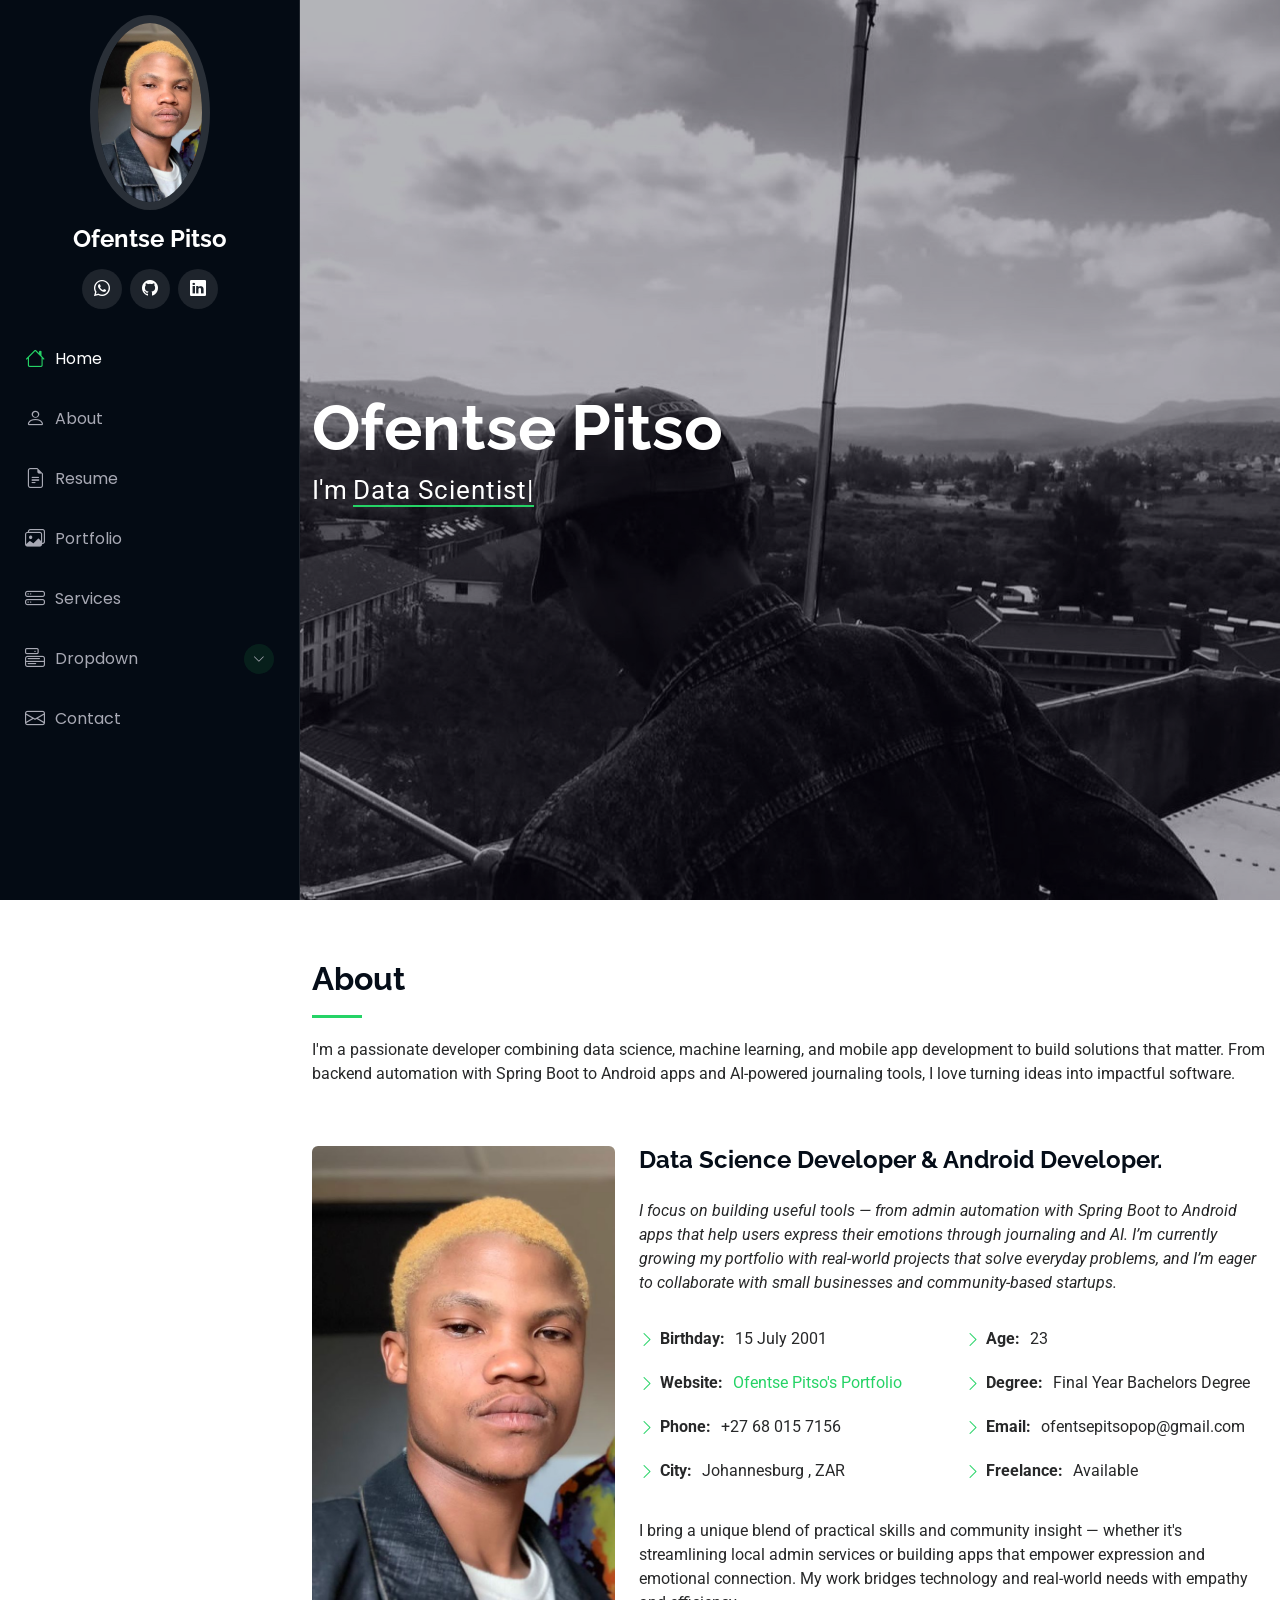
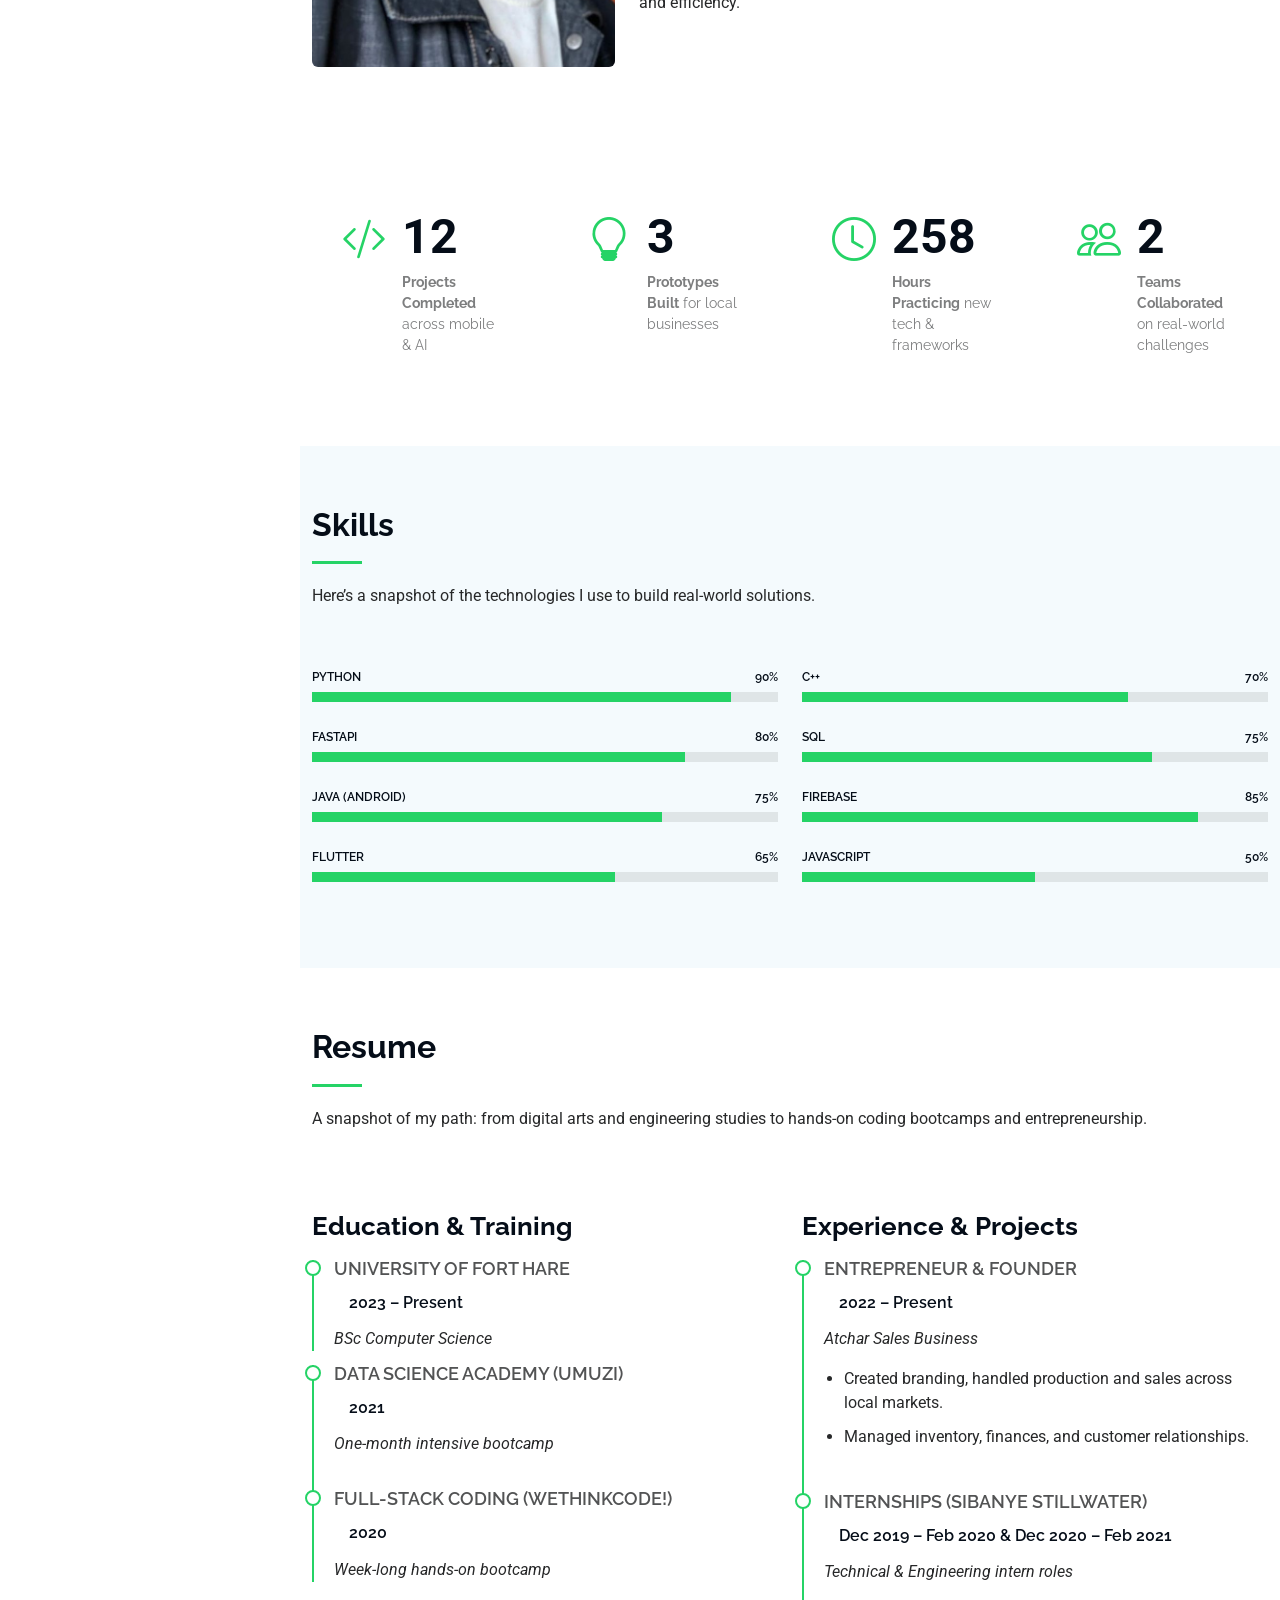
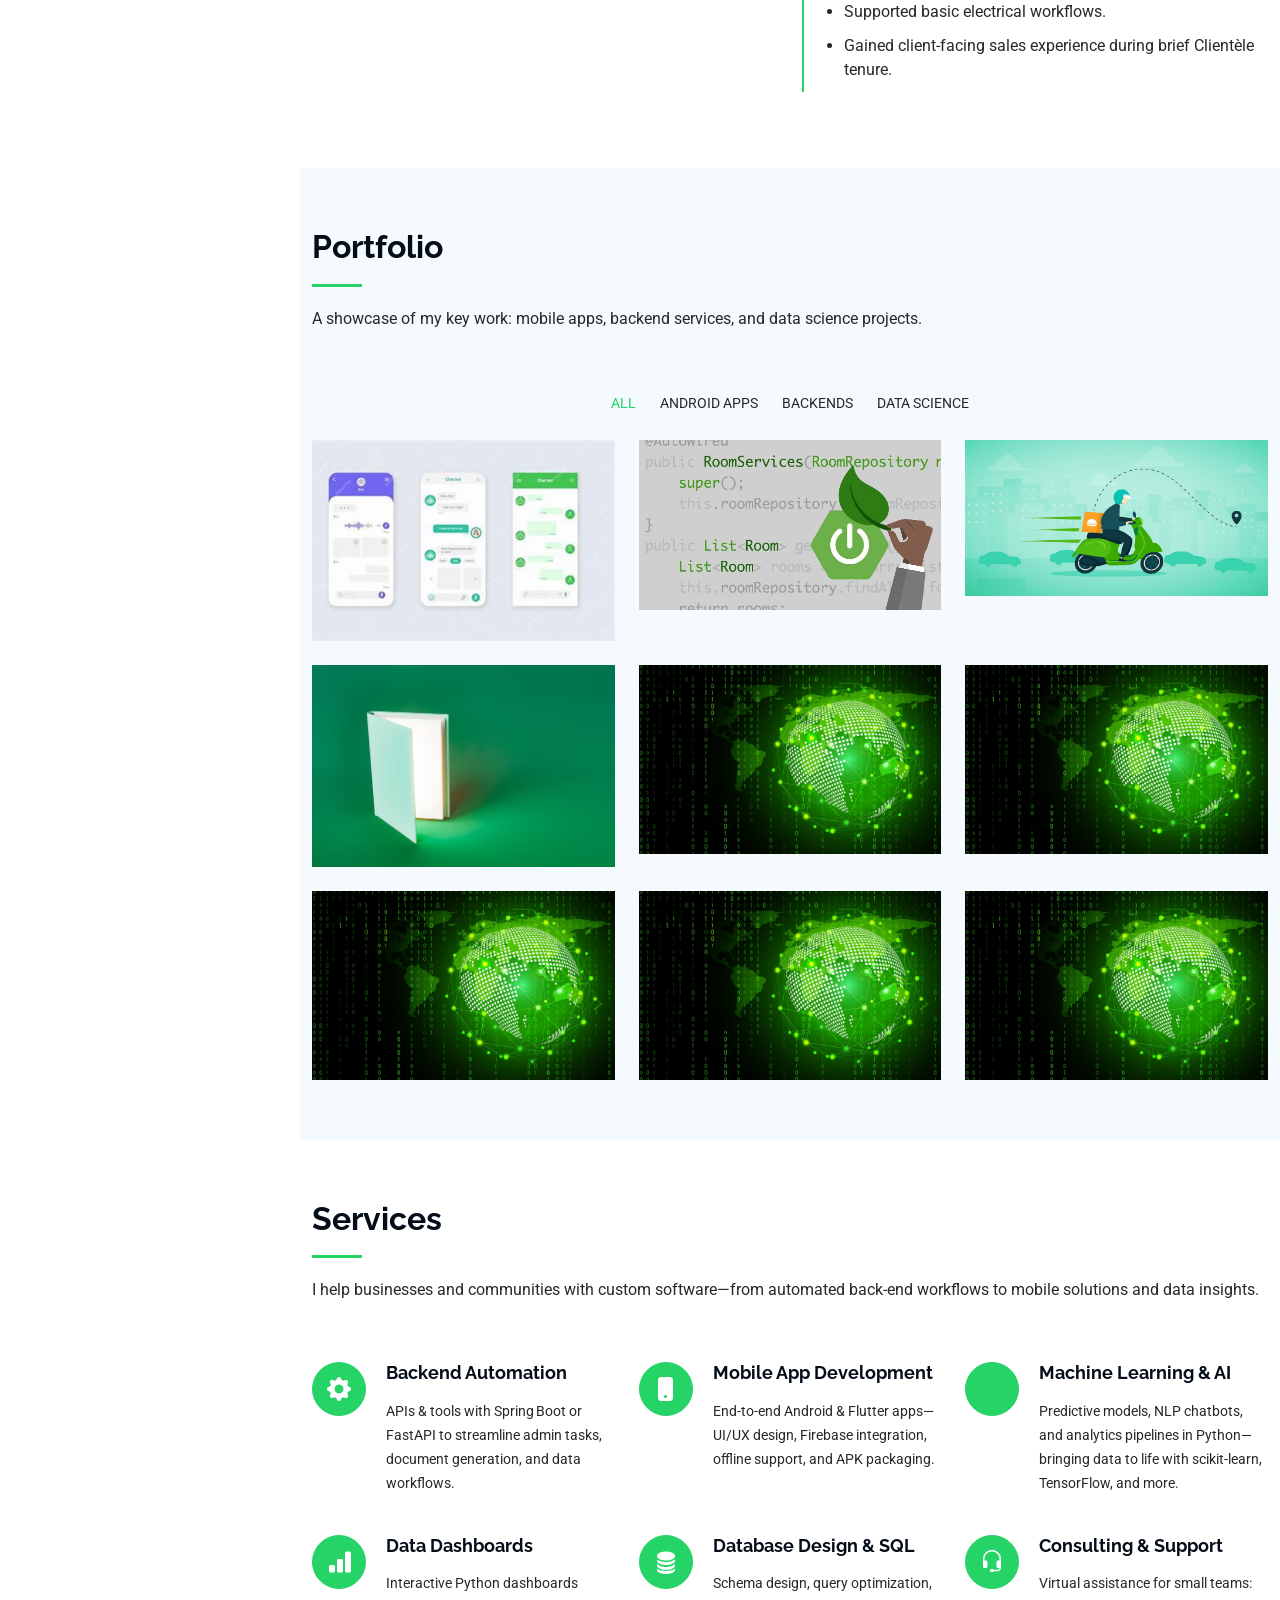
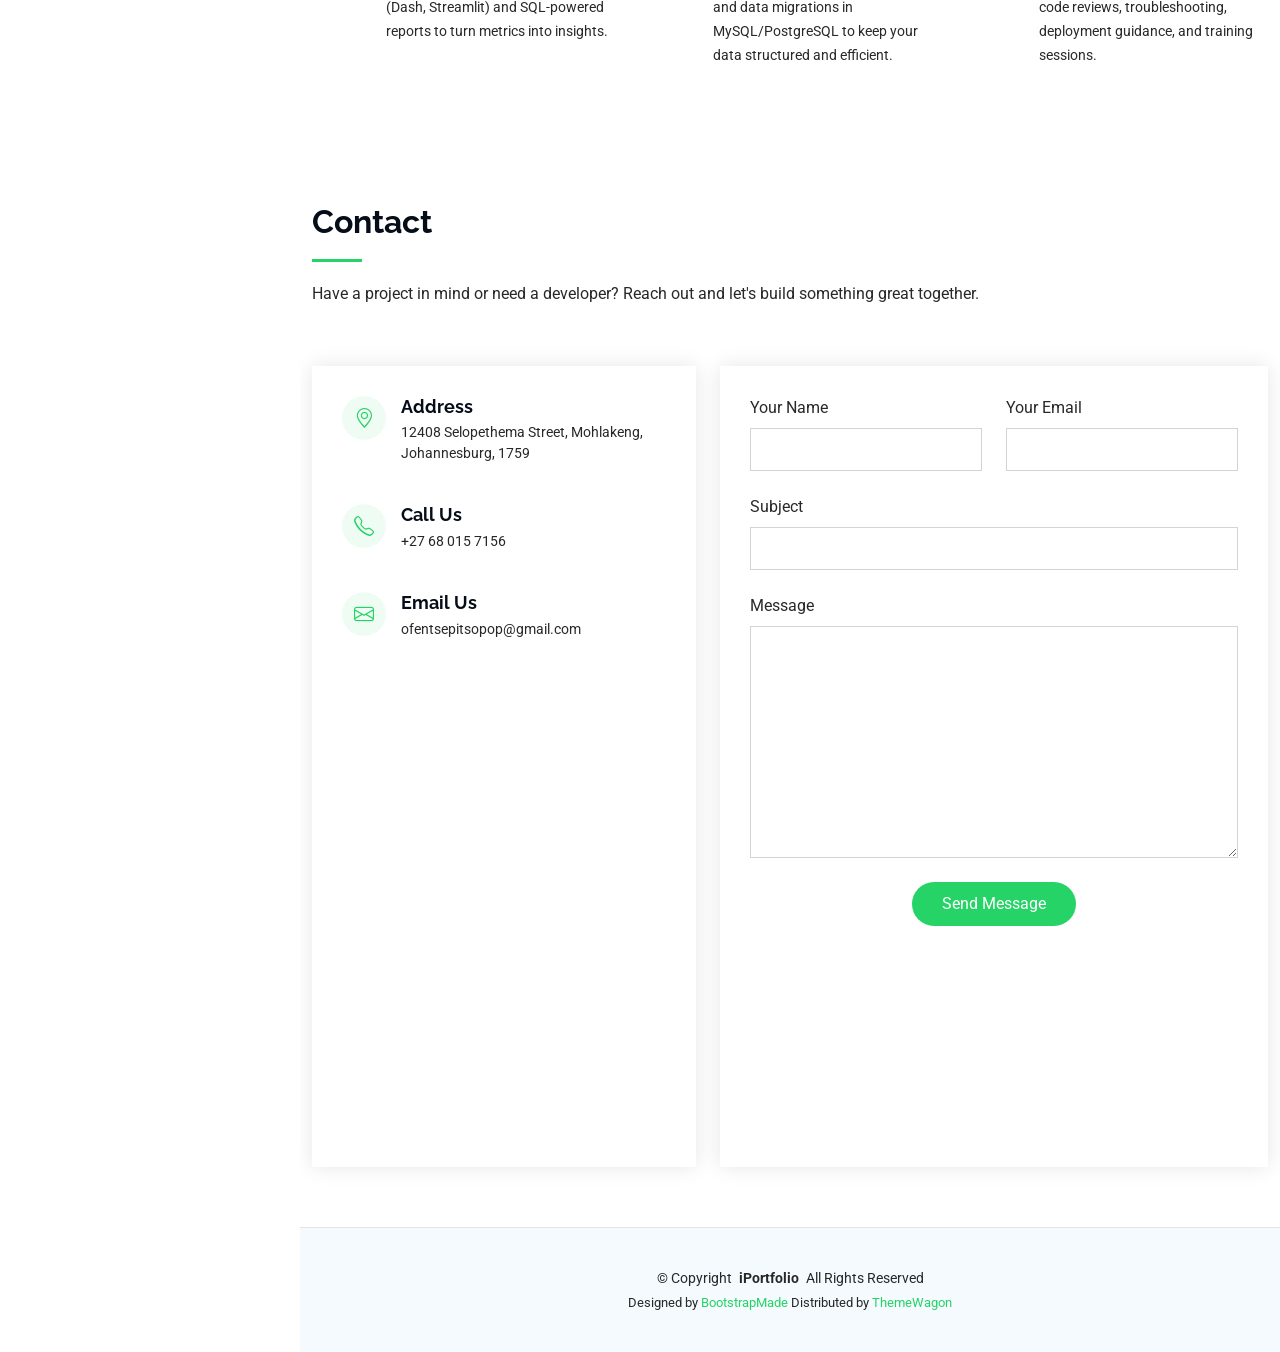
==== commit 4cbd187e: "Update index.html Added new work" ====
--- a/index.html
+++ b/index.html
@@ -8,33 +8,22 @@
   <meta content="" name="description">
   <meta content="" name="keywords">
 
-  <!-- Favicons -->
   <link href="assets/img/icon.png" rel="icon">
   <link href="assets/img/apple-touch-icon.png" rel="apple-touch-icon">
 
-  <!-- Fonts -->
   <link href="https://fonts.googleapis.com" rel="preconnect">
   <link href="https://fonts.gstatic.com" rel="preconnect" crossorigin>
   <link href="https://fonts.googleapis.com/css2?family=Roboto:ital,wght@0,100;0,300;0,400;0,500;0,700;0,900;1,100;1,300;1,400;1,500;1,700;1,900&family=Poppins:ital,wght@0,100;0,200;0,300;0,400;0,500;0,600;0,700;0,800;0,900;1,100;1,200;1,300;1,400;1,500;1,600;1,700;1,800;1,900&family=Raleway:ital,wght@0,100;0,200;0,300;0,400;0,500;0,600;0,700;0,800;0,900;1,100;1,200;1,300;1,400;1,500;1,600;1,700;1,800;1,900&display=swap" rel="stylesheet">
 
-  <!-- Vendor CSS Files -->
   <link href="assets/vendor/bootstrap/css/bootstrap.min.css" rel="stylesheet">
   <link href="assets/vendor/bootstrap-icons/bootstrap-icons.css" rel="stylesheet">
   <link href="assets/vendor/aos/aos.css" rel="stylesheet">
   <link href="assets/vendor/glightbox/css/glightbox.min.css" rel="stylesheet">
   <link href="assets/vendor/swiper/swiper-bundle.min.css" rel="stylesheet">
 
-  <!-- Main CSS File -->
   <link href="assets/css/main.css" rel="stylesheet">
 
-  <!-- =======================================================
-  * Template Name: iPortfolio
-  * Template URL: https://bootstrapmade.com/iportfolio-bootstrap-portfolio-websites-template/
-  * Updated: Jun 29 2024 with Bootstrap v5.3.3
-  * Author: BootstrapMade.com
-  * License: https://bootstrapmade.com/license/
-  ======================================================== -->
-</head>
+  </head>
 
 <body class="index-page">
 
@@ -46,17 +35,13 @@
     </div>
 
     <a href="index.html" class="logo d-flex align-items-center justify-content-center">
-      <!-- Uncomment the line below if you also wish to use an image logo -->
-      <!-- <img src="assets/img/logo.png" alt=""> -->
       <h1 class="sitename">Ofentse Pitso</h1>
     </a>
 
     <div class="social-links text-center">
       <a href="https://wa.me/+27680157156" class="whatsapp"><i class="bi bi-whatsapp"></i></a>
-      <!--<a href="#" class="facebook"><i class="bi bi-facebook"></i></a>
-      <a href="#" class="instagram"><i class="bi bi-instagram"></i></a>
-      <a href="#" class="google-plus"><i class="bi bi-skype"></i></a>
-      <a href="#" class="linkedin"><i class="bi bi-linkedin"></i></a>-->
+      <a href="https://github.com/RrePitso" class="github"><i class="bi bi-github"></i></a>
+      <a href="https://linkedin.com/in/ofentse-pitso" class="linkedin"><i class="bi bi-linkedin"></i></a>
     </div>
 
     <nav id="navmenu" class="navmenu">
@@ -91,7 +76,6 @@
 
   <main class="main">
 
-    <!-- Hero Section -->
     <section id="hero" class="hero section dark-background">
 
       <img src="assets/img/bg.jpg" alt="" data-aos="fade-in" class="">
@@ -101,25 +85,19 @@
         <p>I'm <span class="typed" data-typed-items="Data Scientist, ML/AI Developer, Freelancer, Android Developer, Springboot Developer">Data Scientist</span><span class="typed-cursor typed-cursor--blink" aria-hidden="true"></span><span class="typed-cursor typed-cursor--blink" aria-hidden="true"></span></p>
       </div>
 
-    </section><!-- /Hero Section -->
-
-    <!-- About Section -->
-    <section id="about" class="about section">
-
-      <!-- Section Title -->
+    </section><section id="about" class="about section">
+
       <div class="container section-title" data-aos="fade-up">
         <h2>About</h2>
         <p>I'm a passionate developer combining data science, machine learning, and mobile app development to build solutions that matter. From backend automation with Spring Boot to Android apps and AI-powered journaling tools, I love turning ideas into impactful software.</p>
-      </div><!-- End Section Title -->
-
-      <div class="container" data-aos="fade-up" data-aos-delay="100">
+      </div><div class="container" data-aos="fade-up" data-aos-delay="100">
 
         <div class="row gy-4 justify-content-center">
           <div class="col-lg-4">
             <img src="assets/img/profile.jpg" class="img-fluid rounded" alt="">
           </div>
           <div class="col-lg-8 content">
-            <h2>Data Science Developer &amp; Android Developer.</h2>
+            <h2>Data Science Developer & Android Developer.</h2>
             <p class="fst-italic py-3">
                I focus on building useful tools — from admin automation with Spring Boot to Android apps that help users express their emotions through journaling and AI. I’m currently growing my portfolio with real-world projects that solve everyday problems, and I’m eager to collaborate with small businesses and community-based startups.</p>
             <div class="row">
@@ -148,17 +126,14 @@
 
       </div>
 
-    </section><!-- /About Section -->
-
-    <!-- Stats Section -->
-    </section>
+    </section></section>
 <section id="stats" class="stats section">
   <div class="container" data-aos="fade-up" data-aos-delay="100">
     <div class="row gy-4">
       <div class="col-lg-3 col-md-6">
         <div class="stats-item">
           <i class="bi bi-code-slash"></i>
-          <span data-purecounter-start="0" data-purecounter-end="10" data-purecounter-duration="1" class="purecounter"></span>
+          <span data-purecounter-start="0" data-purecounter-end="14" data-purecounter-duration="1" class="purecounter"></span>
           <p><strong>Projects Completed</strong> <span>across mobile & AI</span></p>
         </div>
       </div>
@@ -186,17 +161,12 @@
     </div>
   </div>
 </section>
-<!-- /Stats Section -->
-<!-- Skills Section -->
 <section id="skills" class="skills section light-background">
 
-  <!-- Section Title -->
   <div class="container section-title" data-aos="fade-up">
     <h2>Skills</h2>
     <p>Here’s a snapshot of the technologies I use to build real‑world solutions.</p>
-  </div><!-- End Section Title -->
-
-  <div class="container" data-aos="fade-up" data-aos-delay="100">
+  </div><div class="container" data-aos="fade-up" data-aos-delay="100">
 
     <div class="row skills-content skills-animation">
 
@@ -207,30 +177,22 @@
           <div class="progress-bar-wrap">
             <div class="progress-bar" role="progressbar" aria-valuenow="90" aria-valuemin="0" aria-valuemax="100"></div>
           </div>
-        </div><!-- End Skills Item -->
-
-        <div class="progress">
+        </div><div class="progress">
           <span class="skill"><span>FastAPI</span> <i class="val">80%</i></span>
           <div class="progress-bar-wrap">
             <div class="progress-bar" role="progressbar" aria-valuenow="80" aria-valuemin="0" aria-valuemax="100"></div>
           </div>
-        </div><!-- End Skills Item -->
-
-        <div class="progress">
+        </div><div class="progress">
           <span class="skill"><span>Java (Android)</span> <i class="val">75%</i></span>
           <div class="progress-bar-wrap">
             <div class="progress-bar" role="progressbar" aria-valuenow="75" aria-valuemin="0" aria-valuemax="100"></div>
           </div>
-        </div><!-- End Skills Item -->
-
-        <div class="progress">
+        </div><div class="progress">
           <span class="skill"><span>Flutter</span> <i class="val">65%</i></span>
           <div class="progress-bar-wrap">
             <div class="progress-bar" role="progressbar" aria-valuenow="65" aria-valuemin="0" aria-valuemax="100"></div>
           </div>
-        </div><!-- End Skills Item -->
-
-      </div>
+        </div></div>
 
       <div class="col-lg-6">
 
@@ -239,38 +201,28 @@
           <div class="progress-bar-wrap">
             <div class="progress-bar" role="progressbar" aria-valuenow="70" aria-valuemin="0" aria-valuemax="100"></div>
           </div>
-        </div><!-- End Skills Item -->
-
-        <div class="progress">
+        </div><div class="progress">
           <span class="skill"><span>SQL</span> <i class="val">75%</i></span>
           <div class="progress-bar-wrap">
             <div class="progress-bar" role="progressbar" aria-valuenow="75" aria-valuemin="0" aria-valuemax="100"></div>
           </div>
-        </div><!-- End Skills Item -->
-
-        <div class="progress">
+        </div><div class="progress">
           <span class="skill"><span>Firebase</span> <i class="val">85%</i></span>
           <div class="progress-bar-wrap">
             <div class="progress-bar" role="progressbar" aria-valuenow="85" aria-valuemin="0" aria-valuemax="100"></div>
           </div>
-        </div><!-- End Skills Item -->
-
-        <div class="progress">
+        </div><div class="progress">
           <span class="skill"><span>JavaScript</span> <i class="val">50%</i></span>
           <div class="progress-bar-wrap">
             <div class="progress-bar" role="progressbar" aria-valuenow="50" aria-valuemin="0" aria-valuemax="100"></div>
           </div>
-        </div><!-- End Skills Item -->
-
-      </div>
-
-    </div>
-
-  </div>
-
-</section><!-- /Skills Section -->
-
-      <section id="resume" class="resume section">
+        </div></div>
+
+    </div>
+
+  </div>
+
+</section><section id="resume" class="resume section">
   <div class="container section-title" data-aos="fade-up">
     <h2>Resume</h2>
     <p>A snapshot of my path: from digital arts and engineering studies to hands-on coding bootcamps and entrepreneurship.</p>
@@ -278,7 +230,6 @@
 
   <div class="container">
     <div class="row">
-      <!-- Left Column: Education & Training -->
       <div class="col-lg-6" data-aos="fade-up" data-aos-delay="100">
         <h3 class="resume-title">Education & Training</h3>
         <div class="resume-item pb-0">
@@ -297,7 +248,6 @@
           <p><em>Week-long hands-on bootcamp</em></p>
         </div>
       </div>
-      <!-- Right Column: Experience & Projects -->
       <div class="col-lg-6" data-aos="fade-up" data-aos-delay="200">
         <h3 class="resume-title">Experience & Projects</h3>
         <div class="resume-item">
@@ -322,7 +272,6 @@
     </div>
   </div>
 </section>
-<!-- Portfolio Section -->
 <section id="portfolio" class="portfolio section light-background">
   <div class="container section-title" data-aos="fade-up">
     <h2>Portfolio</h2>
@@ -330,7 +279,6 @@
   </div>
 
   <div class="container">
-    <!-- Filters -->
     <ul class="portfolio-filters isotope-filters" data-aos="fade-up" data-aos-delay="100">
       <li data-filter="*" class="filter-active">All</li>
       <li data-filter=".filter-app">Android Apps</li>
@@ -338,76 +286,122 @@
       <li data-filter=".filter-ml">Data Science</li>
     </ul>
 
-    <!-- Items -->
     <div class="row gy-4 isotope-container" data-aos="fade-up" data-aos-delay="200">
 
-      <!-- Emotion Support Journal -->
       <div class="col-lg-4 col-md-6 portfolio-item isotope-item filter-app">
         <div class="portfolio-content h-100">
           <img src="assets/img/portfolio/chat.png" class="img-fluid" alt="Journal Chatbot">
           <div class="portfolio-info">
             <h4>Emotion Support Journal</h4>
             <p>AI‑driven Android journaling app</p>
-            <a href="" class="glightbox preview-link" data-gallery="portfolio-app"><i class="bi bi-zoom-in"></i></a>
-            <a href="portfolio-details/journal-chatbot.html" class="details-link"><i class="bi bi-link-45deg"></i></a>
-            <a href="https://github.com/RrePitso/Emotional_Support_App_Android.git" class="repo-link">Repo</a>
-          </div>
-        </div>
-      </div>
-
-      <!-- Spring Boot Dashboard -->
+            <a href="assets/img/portfolio/chat.png" class="glightbox preview-link" data-gallery="portfolio-app"><i class="bi bi-zoom-in"></i></a>
+            <a href="portfolio-details/journal-chatbot.html" class="details-link" title="More Details"><i class="bi bi-link-45deg"></i></a>
+            <a href="https://github.com/RrePitso/Emotional_Support_App_Android.git" class="repo-link" target="_blank">Repo</a>
+          </div>
+        </div>
+      </div>
+
       <div class="col-lg-4 col-md-6 portfolio-item isotope-item filter-backend">
         <div class="portfolio-content h-100">
           <img src="assets/img/portfolio/spring.png" class="img-fluid" alt="Spring Boot Dashboard">
           <div class="portfolio-info">
             <h4>Spring Boot Dashboard</h4>
             <p>University assignment: admin automation</p>
-            <a href="assets/images/projects/springboot-demo.png" class="glightbox preview-link" data-gallery="portfolio-backend"><i class="bi bi-zoom-in"></i></a>
-            <a href="portfolio-details/springboot-dashboard.html" class="details-link"><i class="bi bi-link-45deg"></i></a>
-            <a href="https://github.com/vethenzukiso/SpringAssignment1.git" class="repo-link">Repo</a>
-          </div>
-        </div>
-      </div>
-
-      <!-- Food & Parcel Delivery -->
+            <a href="assets/img/portfolio/spring.png" class="glightbox preview-link" data-gallery="portfolio-backend"><i class="bi bi-zoom-in"></i></a>
+            <a href="portfolio-details/springboot-dashboard.html" class="details-link" title="More Details"><i class="bi bi-link-45deg"></i></a>
+            <a href="https://github.com/vethenzukiso/SpringAssignment1.git" class="repo-link" target="_blank">Repo</a>
+          </div>
+        </div>
+      </div>
+
       <div class="col-lg-4 col-md-6 portfolio-item isotope-item filter-app">
         <div class="portfolio-content h-100">
           <img src="assets/img/portfolio/delivery.png" class="img-fluid" alt="Delivery App">
           <div class="portfolio-info">
             <h4>Food & Parcel Delivery</h4>
             <p>Java/Kotlin Android app</p>
-            <a href="assets/images/projects/food-delivery.png" class="glightbox preview-link" data-gallery="portfolio-app"><i class="bi bi-zoom-in"></i></a>
-            <a href="portfolio-details/food-delivery.html" class="details-link"><i class="bi bi-link-45deg"></i></a>
-            <a href="https://github.com/RrePitso/Vela_deliveries.git" class="repo-link">Repo</a>
+            <a href="assets/img/portfolio/delivery.png" class="glightbox preview-link" data-gallery="portfolio-app"><i class="bi bi-zoom-in"></i></a>
+            <a href="portfolio-details/food-delivery.html" class="details-link" title="More Details"><i class="bi bi-link-45deg"></i></a>
+            <a href="https://github.com/RrePitso/Vela_deliveries.git" class="repo-link" target="_blank">Repo</a>
             <a href="assets/apk/Vela.0.1.apk" class="apk-link">APK</a>
           </div>
         </div>
       </div>
 
-      <!-- Textbook Listing App -->
       <div class="col-lg-4 col-md-6 portfolio-item isotope-item filter-app">
         <div class="portfolio-content h-100">
           <img src="assets/img/portfolio/textbook.png" class="img-fluid" alt="Textbook App">
           <div class="portfolio-info">
             <h4>Textbook Listing App</h4>
             <p>Java Android app for textbook listings</p>
-            <a href="assets/images/projects/textbook-listing.png" class="glightbox preview-link" data-gallery="portfolio-app"><i class="bi bi-zoom-in"></i></a>
-            <a href="portfolio-details/textbook-app.html" class="details-link"><i class="bi bi-link-45deg"></i></a>
-            <a href="https://github.com/RrePitso/Assignment_2.git" class="repo-link">Repo</a>
-          </div>
-        </div>
-      </div>
-
-      <!-- Data Science Projects -->
+            <a href="assets/img/portfolio/textbook.png" class="glightbox preview-link" data-gallery="portfolio-app"><i class="bi bi-zoom-in"></i></a>
+            <a href="portfolio-details/textbook-app.html" class="details-link" title="More Details"><i class="bi bi-link-45deg"></i></a>
+            <a href="https://github.com/RrePitso/Assignment_2.git" class="repo-link" target="_blank">Repo</a>
+          </div>
+        </div>
+      </div>
+
       <div class="col-lg-4 col-md-6 portfolio-item isotope-item filter-ml">
         <div class="portfolio-content h-100">
           <img src="assets/img/portfolio/data.png" class="img-fluid" alt="Data Science Projects">
           <div class="portfolio-info">
             <h4>Data Science Experiments</h4>
             <p>ML models, dashboards, and notebooks</p>
-            <a href="assets/images/projects/data-science.png" class="glightbox preview-link" data-gallery="portfolio-ml"><i class="bi bi-zoom-in"></i></a>
-            <a href="portfolio-details/data-science.html" class="details-link"><i class="bi bi-link-45deg"></i></a>
-            <a href="https://github.com/RrePitso/Road-To-Google-Employment.git" class="repo-link">Repo</a>
+            <a href="assets/img/portfolio/data.png" class="glightbox preview-link" data-gallery="portfolio-ml"><i class="bi bi-zoom-in"></i></a>
+            <a href="portfolio-details/data-science.html" class="details-link" title="More Details"><i class="bi bi-link-45deg"></i></a>
+            <a href="https://github.com/RrePitso/Road-To-Google-Employment.git" class="repo-link" target="_blank">Repo</a>
+          </div>
+        </div>
+      </div>
+
+      <div class="col-lg-4 col-md-6 portfolio-item isotope-item filter-ml">
+        <div class="portfolio-content h-100">
+          <img src="assets/img/portfolio/data.png" class="img-fluid" alt="MLOps Churn Prediction">
+          <div class="portfolio-info">
+            <h4>MLOps Churn Prediction</h4>
+            <p>Automated pipeline with GitHub Actions & Streamlit</p>
+            <a href="assets/img/portfolio/data.png" class="glightbox preview-link" data-gallery="portfolio-ml" title="MLOps Churn Prediction"><i class="bi bi-zoom-in"></i></a>
+            <a href="https://github.com/RrePitso/mlops-churn-demo" class="details-link" title="More Details" target="_blank"><i class="bi bi-link-45deg"></i></a>
+            <a href="https://github.com/RrePitso/mlops-churn-demo" class="repo-link" target="_blank">Repo</a>
+          </div>
+        </div>
+      </div>
+
+      <div class="col-lg-4 col-md-6 portfolio-item isotope-item filter-ml">
+        <div class="portfolio-content h-100">
+          <img src="assets/img/portfolio/data.png" class="img-fluid" alt="Transport AFC Dashboard">
+          <div class="portfolio-info">
+            <h4>Transport AFC Dashboard</h4>
+            <p>Anomaly detection & revenue leakage simulation</p>
+            <a href="assets/img/portfolio/data.png" class="glightbox preview-link" data-gallery="portfolio-ml" title="Transport AFC Dashboard"><i class="bi bi-zoom-in"></i></a>
+            <a href="https://departmentoftransportpitch.streamlit.app/" class="details-link" title="Live App" target="_blank"><i class="bi bi-link-45deg"></i></a>
+            <a href="https://github.com/RrePitso/department_of_transport_pitch" class="repo-link" target="_blank">Repo</a>
+          </div>
+        </div>
+      </div>
+
+      <div class="col-lg-4 col-md-6 portfolio-item isotope-item filter-ml">
+        <div class="portfolio-content h-100">
+          <img src="assets/img/portfolio/data.png" class="img-fluid" alt="JSE Quant Growth">
+          <div class="portfolio-info">
+            <h4>JSE Quant Growth Model</h4>
+            <p>Stock-picking system using LightGBM & Yahoo Finance</p>
+            <a href="assets/img/portfolio/data.png" class="glightbox preview-link" data-gallery="portfolio-ml" title="JSE Quant Growth Model"><i class="bi bi-zoom-in"></i></a>
+            <a href="https://github.com/RrePitso/jse_quant_growth" class="details-link" title="More Details" target="_blank"><i class="bi bi-link-45deg"></i></a>
+            <a href="https://github.com/RrePitso/jse_quant_growth" class="repo-link" target="_blank">Repo</a>
+          </div>
+        </div>
+      </div>
+
+      <div class="col-lg-4 col-md-6 portfolio-item isotope-item filter-ml">
+        <div class="portfolio-content h-100">
+          <img src="assets/img/portfolio/data.png" class="img-fluid" alt="Customer Retention Analytics">
+          <div class="portfolio-info">
+            <h4>Customer Retention Analytics</h4>
+            <p>Predictive analytics for banking customer churn</p>
+            <a href="assets/img/portfolio/data.png" class="glightbox preview-link" data-gallery="portfolio-ml" title="Customer Retention Analytics"><i class="bi bi-zoom-in"></i></a>
+            <a href="https://github.com/RrePitso/customer_retention_predictive_analytics" class="details-link" title="More Details" target="_blank"><i class="bi bi-link-45deg"></i></a>
+            <a href="https://github.com/RrePitso/customer_retention_predictive_analytics" class="repo-link" target="_blank">Repo</a>
           </div>
         </div>
       </div>
@@ -416,86 +410,57 @@
   </div>
 </section>
 
-<!-- Services Section -->
 <section id="services" class="services section">
-  <!-- Section Title -->
   <div class="container section-title" data-aos="fade-up">
     <h2>Services</h2>
     <p>I help businesses and communities with custom software—from automated back‑end workflows to mobile solutions and data insights.</p>
-  </div><!-- End Section Title -->
-
-  <div class="container">
+  </div><div class="container">
     <div class="row gy-4">
 
-      <!-- Backend Automation -->
       <div class="col-lg-4 col-md-6 service-item d-flex" data-aos="fade-up" data-aos-delay="100">
         <div class="icon flex-shrink-0"><i class="bi bi-gear-fill"></i></div>
         <div>
           <h4 class="title"><a href="service-details/backend-automation.html" class="stretched-link">Backend Automation</a></h4>
           <p class="description">APIs & tools with Spring Boot or FastAPI to streamline admin tasks, document generation, and data workflows.</p>
         </div>
-      </div><!-- End Service Item -->
-
-      <!-- Android & Flutter Apps -->
-      <div class="col-lg-4 col-md-6 service-item d-flex" data-aos="fade-up" data-aos-delay="200">
+      </div><div class="col-lg-4 col-md-6 service-item d-flex" data-aos="fade-up" data-aos-delay="200">
         <div class="icon flex-shrink-0"><i class="bi bi-phone-fill"></i></div>
         <div>
           <h4 class="title"><a href="service-details/mobile-development.html" class="stretched-link">Mobile App Development</a></h4>
           <p class="description">End‑to‑end Android & Flutter apps—UI/UX design, Firebase integration, offline support, and APK packaging.</p>
         </div>
-      </div><!-- End Service Item -->
-
-      <!-- Machine Learning & AI -->
-      <div class="col-lg-4 col-md-6 service-item d-flex" data-aos="fade-up" data-aos-delay="300">
+      </div><div class="col-lg-4 col-md-6 service-item d-flex" data-aos="fade-up" data-aos-delay="300">
         <div class="icon flex-shrink-0"><i class="bi bi-brain"></i></div>
         <div>
           <h4 class="title"><a href="service-details/ml-ai.html" class="stretched-link">Machine Learning & AI</a></h4>
           <p class="description">Predictive models, NLP chatbots, and analytics pipelines in Python—bringing data to life with scikit‑learn, TensorFlow, and more.</p>
         </div>
-      </div><!-- End Service Item -->
-
-      <!-- Data Visualization & Dashboards -->
-      <div class="col-lg-4 col-md-6 service-item d-flex" data-aos="fade-up" data-aos-delay="400">
+      </div><div class="col-lg-4 col-md-6 service-item d-flex" data-aos="fade-up" data-aos-delay="400">
         <div class="icon flex-shrink-0"><i class="bi bi-bar-chart-fill"></i></div>
         <div>
           <h4 class="title"><a href="service-details/data-dashboards.html" class="stretched-link">Data Dashboards</a></h4>
           <p class="description">Interactive Python dashboards (Dash, Streamlit) and SQL‑powered reports to turn metrics into insights.</p>
         </div>
-      </div><!-- End Service Item -->
-
-      <!-- Database Design & SQL -->
-      <div class="col-lg-4 col-md-6 service-item d-flex" data-aos="fade-up" data-aos-delay="500">
+      </div><div class="col-lg-4 col-md-6 service-item d-flex" data-aos="fade-up" data-aos-delay="500">
         <div class="icon flex-shrink-0"><i class="bi bi-database-fill"></i></div>
         <div>
           <h4 class="title"><a href="service-details/database-design.html" class="stretched-link">Database Design & SQL</a></h4>
           <p class="description">Schema design, query optimization, and data migrations in MySQL/PostgreSQL to keep your data structured and efficient.</p>
         </div>
-      </div><!-- End Service Item -->
-
-      <!-- Technical Consultation & Support -->
-      <div class="col-lg-4 col-md-6 service-item d-flex" data-aos="fade-up" data-aos-delay="600">
+      </div><div class="col-lg-4 col-md-6 service-item d-flex" data-aos="fade-up" data-aos-delay="600">
         <div class="icon flex-shrink-0"><i class="bi bi-headset"></i></div>
         <div>
           <h4 class="title"><a href="service-details/consulting.html" class="stretched-link">Consulting & Support</a></h4>
           <p class="description">Virtual assistance for small teams: code reviews, troubleshooting, deployment guidance, and training sessions.</p>
         </div>
-      </div><!-- End Service Item -->
-
-    </div>
-  </div>
-</section><!-- /Services Section -->
-
-
-    <!-- Contact Section -->
-    <section id="contact" class="contact section">
-
-      <!-- Section Title -->
+      </div></div>
+  </div>
+</section><section id="contact" class="contact section">
+
       <div class="container section-title" data-aos="fade-up">
         <h2>Contact</h2>
         <p>Have a project in mind or need a developer? Reach out and let's build something great together.</p>
-      </div><!-- End Section Title -->
-
-      <div class="container" data-aos="fade-up" data-aos-delay="100">
+      </div><div class="container" data-aos="fade-up" data-aos-delay="100">
 
         <div class="row gy-4">
 
@@ -508,30 +473,24 @@
                   <h3>Address</h3>
                   <p>12408 Selopethema Street, Mohlakeng, Johannesburg, 1759</p>
                 </div>
-              </div><!-- End Info Item -->
-
-              <div class="info-item d-flex" data-aos="fade-up" data-aos-delay="300">
+              </div><div class="info-item d-flex" data-aos="fade-up" data-aos-delay="300">
                 <i class="bi bi-telephone flex-shrink-0"></i>
                 <div>
                   <h3>Call Us</h3>
                   <p>+27 68 015 7156</p>
                 </div>
-              </div><!-- End Info Item -->
-
-              <div class="info-item d-flex" data-aos="fade-up" data-aos-delay="400">
+              </div><div class="info-item d-flex" data-aos="fade-up" data-aos-delay="400">
                 <i class="bi bi-envelope flex-shrink-0"></i>
                 <div>
                   <h3>Email Us</h3>
                   <p>ofentsepitsopop@gmail.com</p>
                 </div>
-              </div><!-- End Info Item -->
-
-              <iframe src="https://www.google.com/maps/embed?pb=!1m18!1m12!1m3!1d3579.011622342197!2d27.702749400000002!3d-26.228811899999982!2m3!1f0!2f0!3f0!3m2!1i1024!2i768!4f13.1!3m3!1m2!1s0x1e95bce2d1d1c96d%3A0xe8fc034241e2a5a3!2s12408%20Selope%20Thema%20St%2C%20Mohlakeng%2C%20Randfontein%2C%201766!5e0!3m2!1sen!2sza!4v1747854485059!5m2!1sen!2sza" width="600" height="450" style="border:0;" allowfullscreen="" loading="lazy" referrerpolicy="no-referrer-when-downgrade"></iframe>
+              </div><iframe src="https://www.google.com/maps/embed?pb=!1m18!1m12!1m3!1d3579.011622342197!2d27.702749400000002!3d-26.228811899999982!2m3!1f0!2f0!3f0!3m2!1i1024!2i768!4f13.1!3m3!1m2!1s0x1e95bce2d1d1c96d%3A0xe8fc034241e2a5a3!2s12408%20Selope%20Thema%20St%2C%20Mohlakeng%2C%20Randfontein%2C%201766!5e0!3m2!1sen!2sza!4v1747854485059!5m2!1sen!2sza" width="600" height="450" style="border:0;" allowfullscreen="" loading="lazy" referrerpolicy="no-referrer-when-downgrade"></iframe>
             </div>
           </div>
 
           <div class="col-lg-7">
-           <!-- <form action="forms/contact.php" method="post" class="php-email-form" data-aos="fade-up" data-aos-delay="200">
+           <form action="forms/contact.php" method="post" class="php-email-form" data-aos="fade-up" data-aos-delay="200">
               <div class="row gy-4">
 
                 <div class="col-md-6">
@@ -563,16 +522,12 @@
                 </div>
 
               </div>
-            </form> -->
-          </div><!-- End Contact Form -->
-
-        </div>
-
-      </div>
-
-    </section><!-- /Contact Section -->
-
-  </main>
+            </form>
+          </div></div>
+
+      </div>
+
+    </section></main>
 
   <footer id="footer" class="footer position-relative light-background">
 
@@ -581,23 +536,16 @@
         <p>© <span>Copyright</span> <strong class="px-1 sitename">iPortfolio</strong> <span>All Rights Reserved</span></p>
       </div>
       <div class="credits">
-        <!-- All the links in the footer should remain intact. -->
-        <!-- You can delete the links only if you've purchased the pro version. -->
-        <!-- Licensing information: https://bootstrapmade.com/license/ -->
-        <!-- Purchase the pro version with working PHP/AJAX contact form: [buy-url] -->
         Designed by <a href="https://bootstrapmade.com/">BootstrapMade</a> Distributed by <a href="https://themewagon.com">ThemeWagon</a>
       </div>
     </div>
 
   </footer>
 
-  <!-- Scroll Top -->
   <a href="#" id="scroll-top" class="scroll-top d-flex align-items-center justify-content-center"><i class="bi bi-arrow-up-short"></i></a>
 
-  <!-- Preloader -->
   <div id="preloader"></div>
 
-  <!-- Vendor JS Files -->
   <script src="assets/vendor/bootstrap/js/bootstrap.bundle.min.js"></script>
   <script src="assets/vendor/php-email-form/validate.js"></script>
   <script src="assets/vendor/aos/aos.js"></script>
@@ -609,7 +557,6 @@
   <script src="assets/vendor/isotope-layout/isotope.pkgd.min.js"></script>
   <script src="assets/vendor/swiper/swiper-bundle.min.js"></script>
 
-  <!-- Main JS File -->
   <script src="assets/js/main.js"></script>
 
 </body>
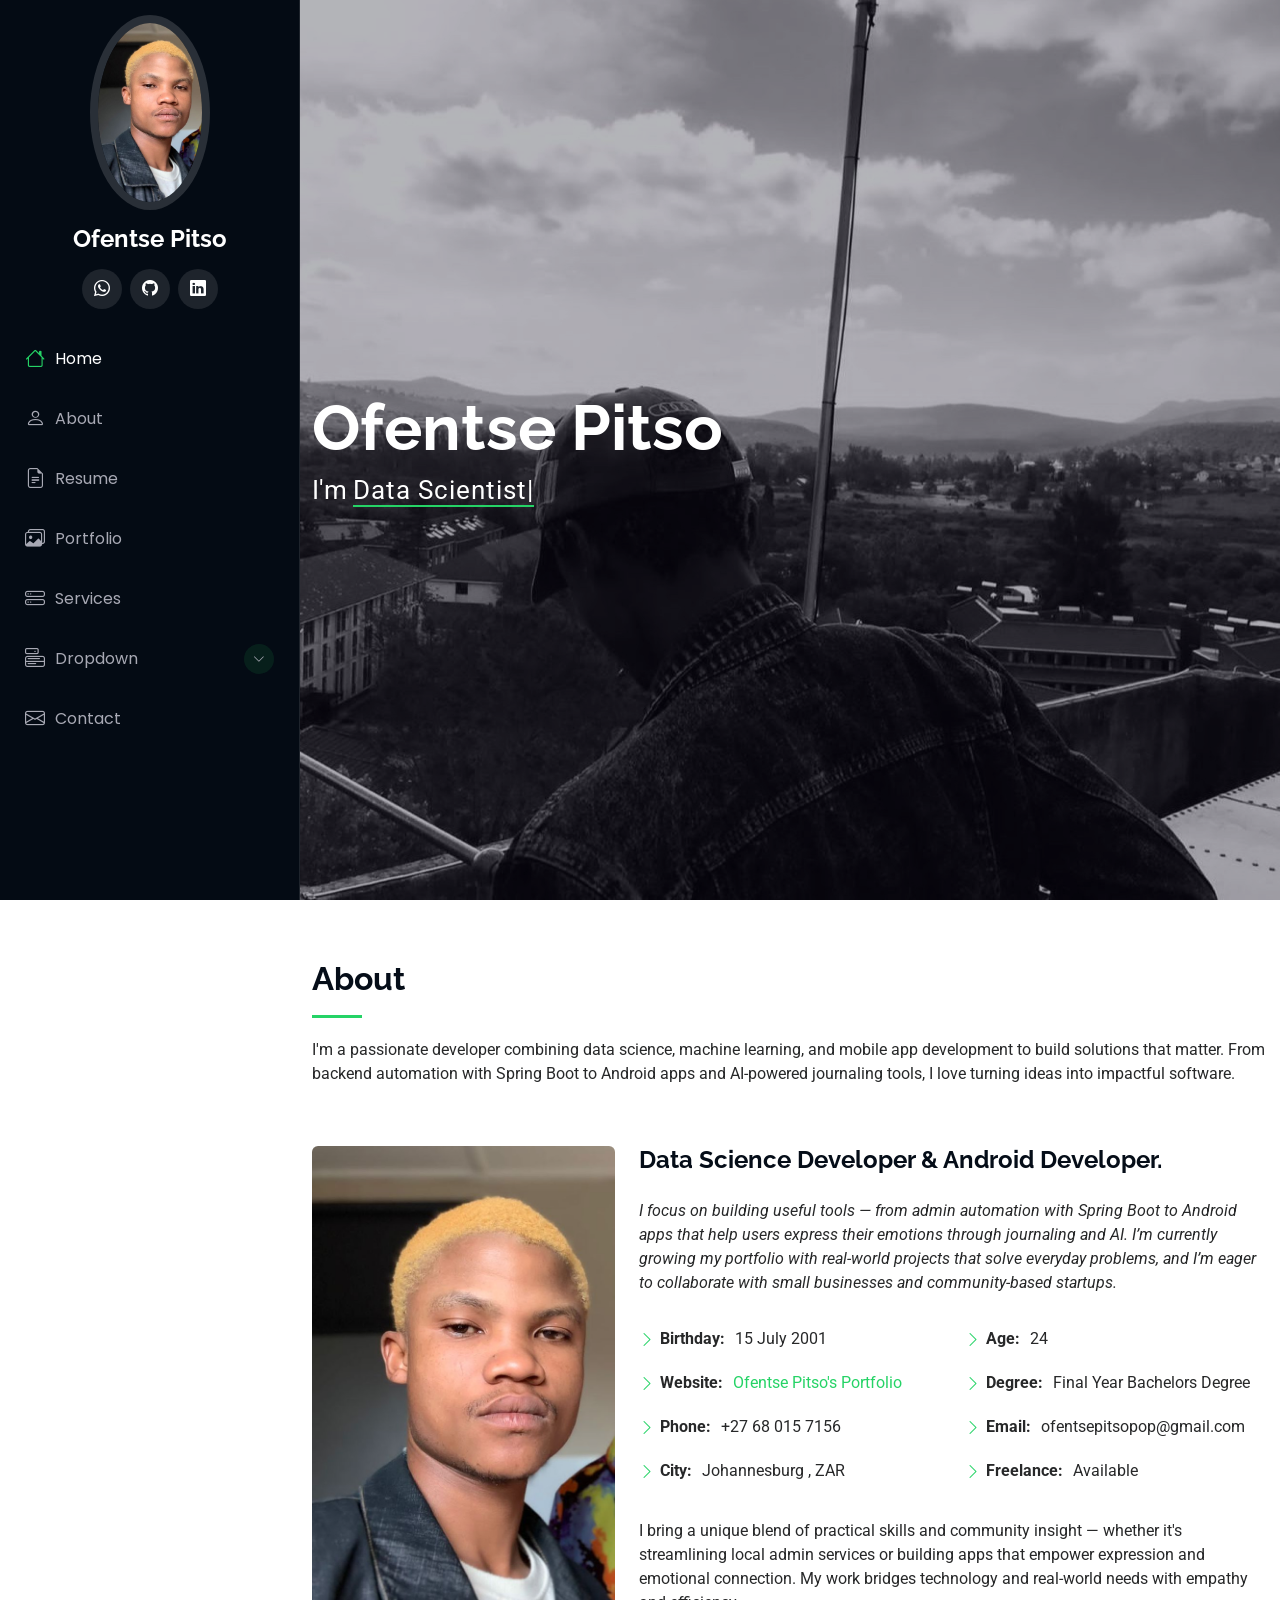
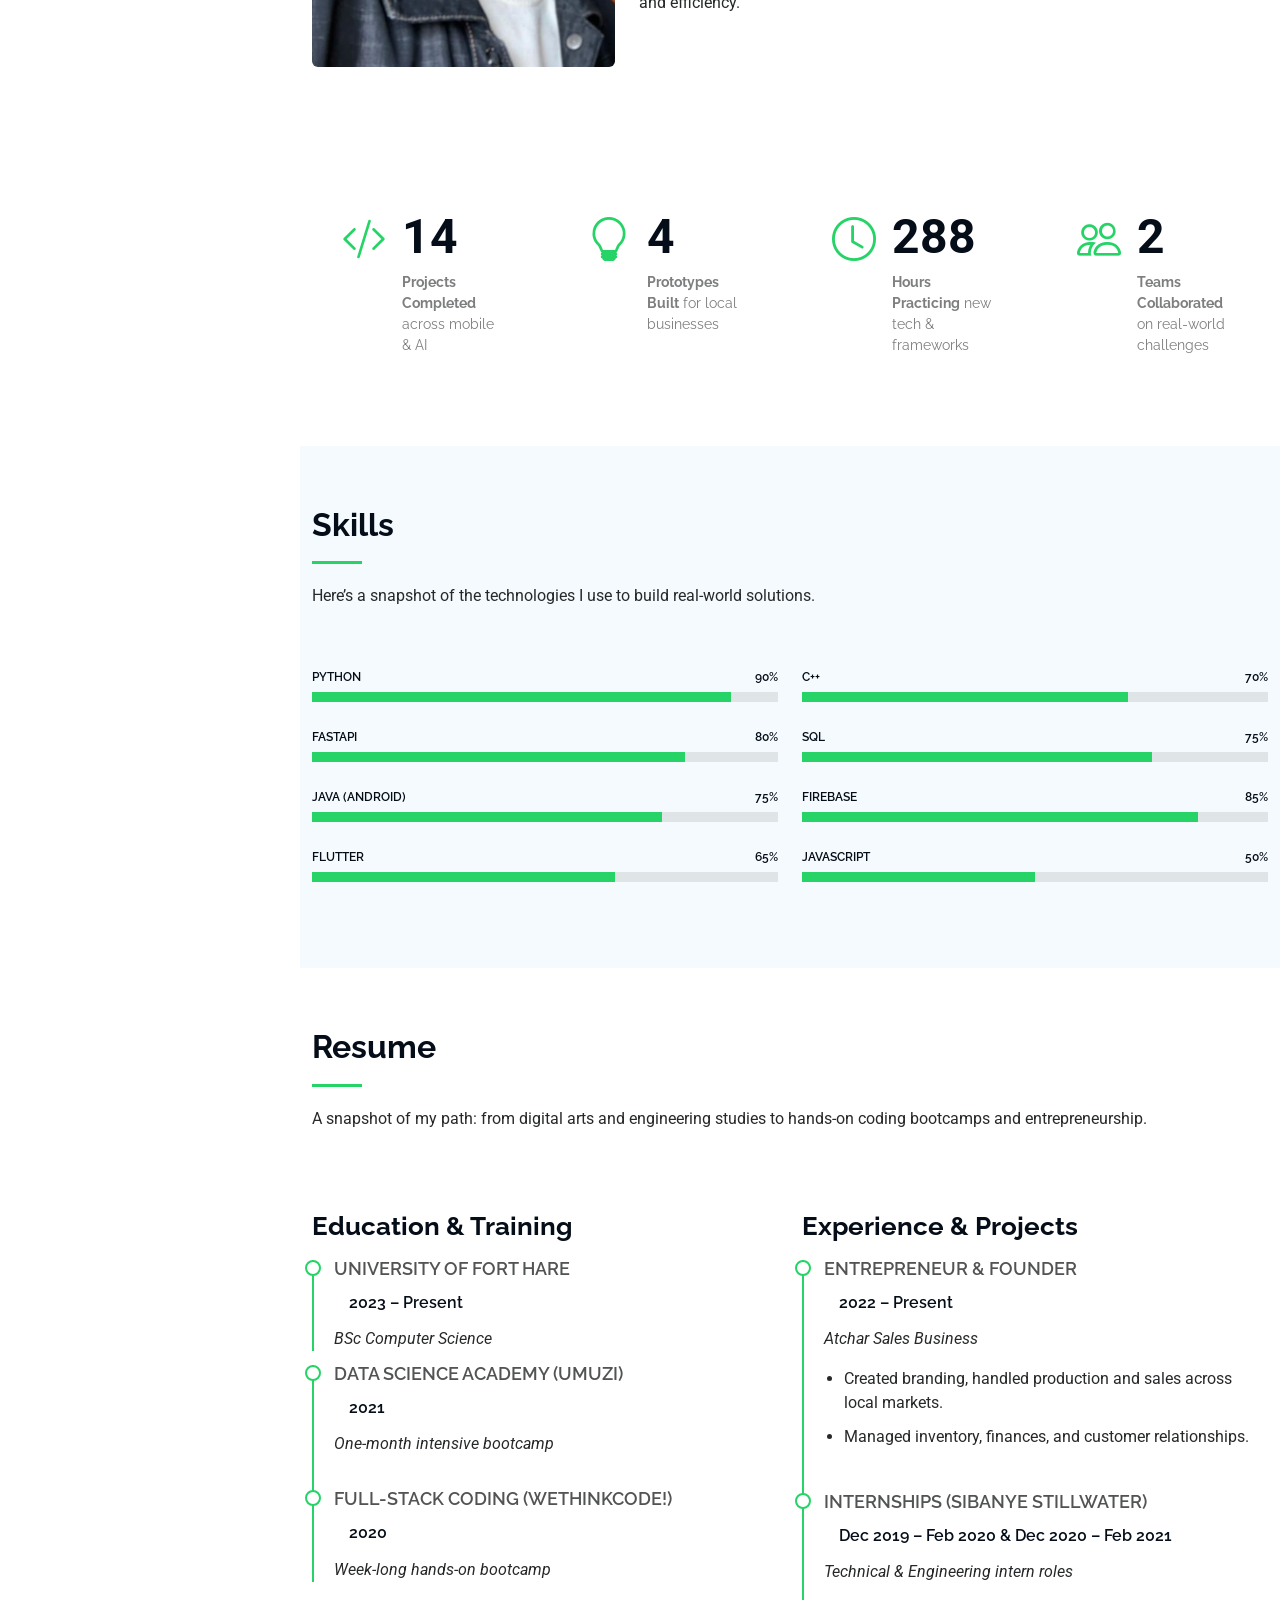
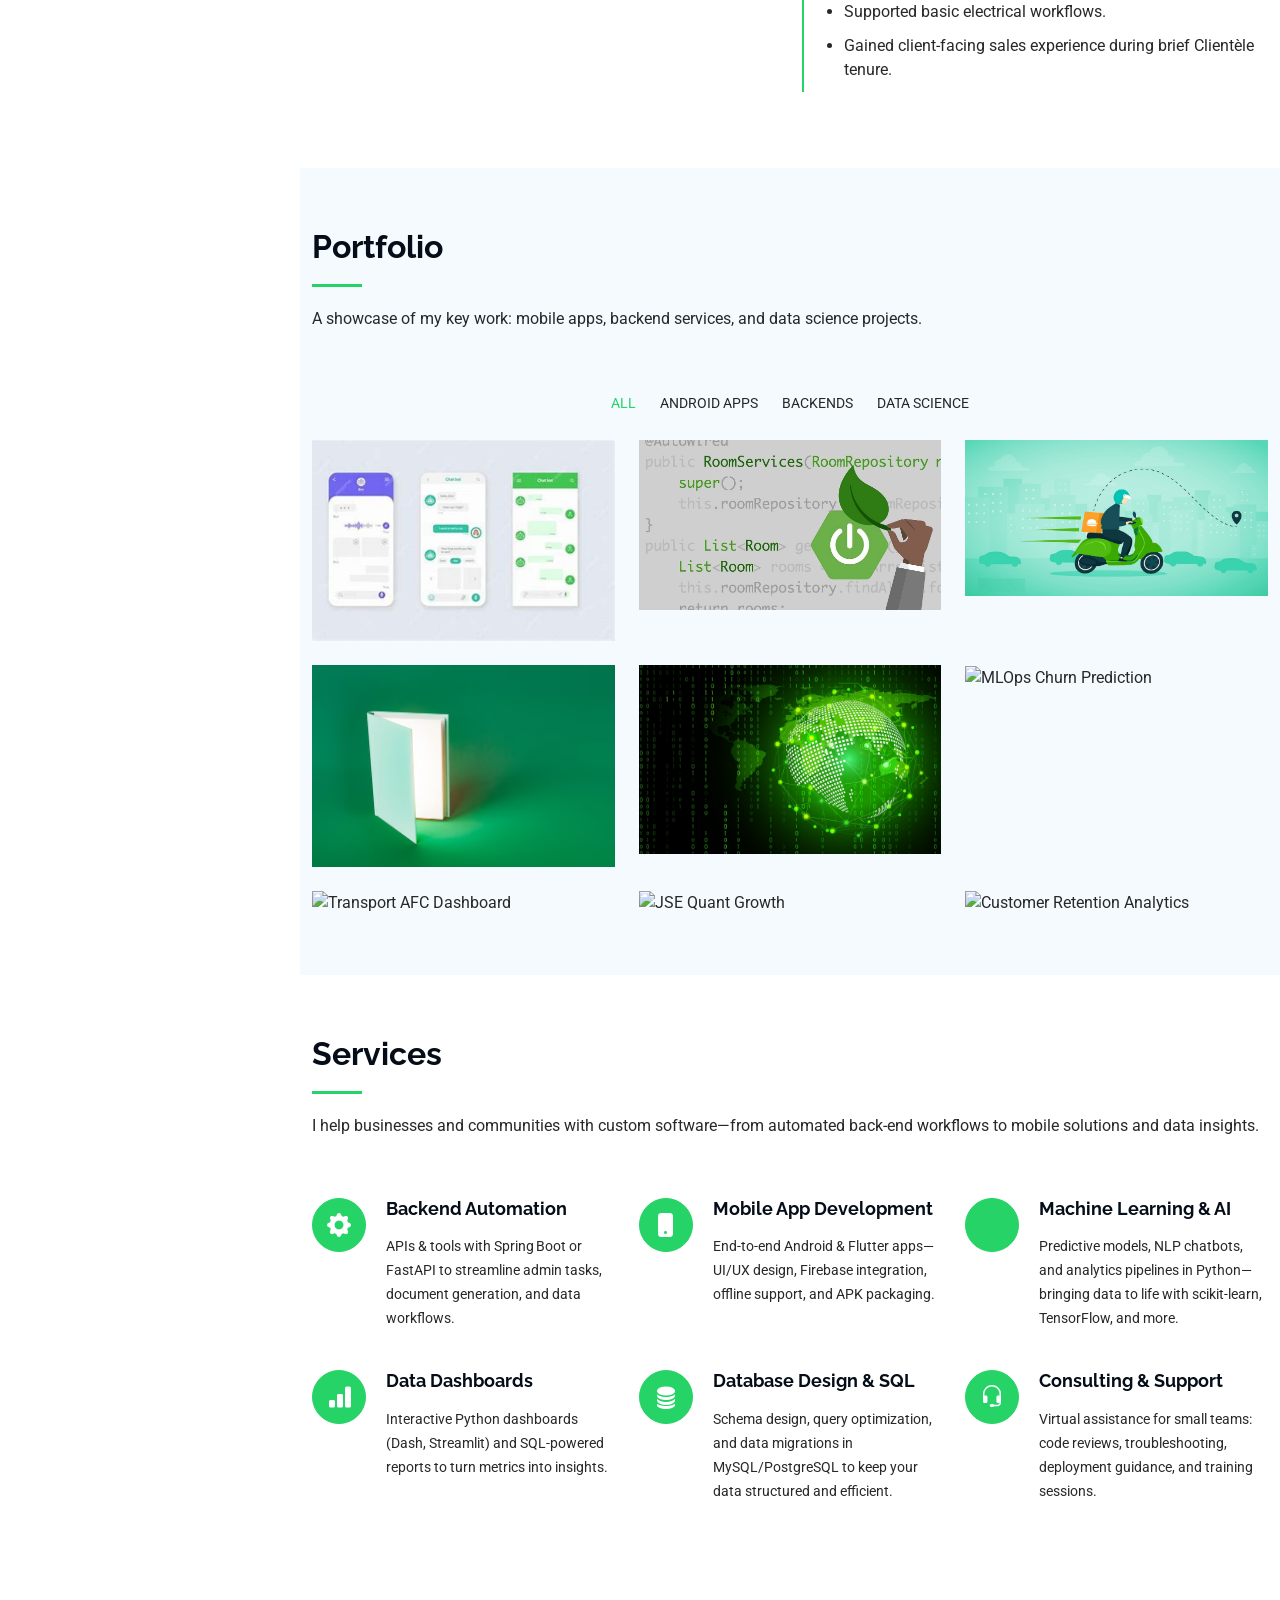
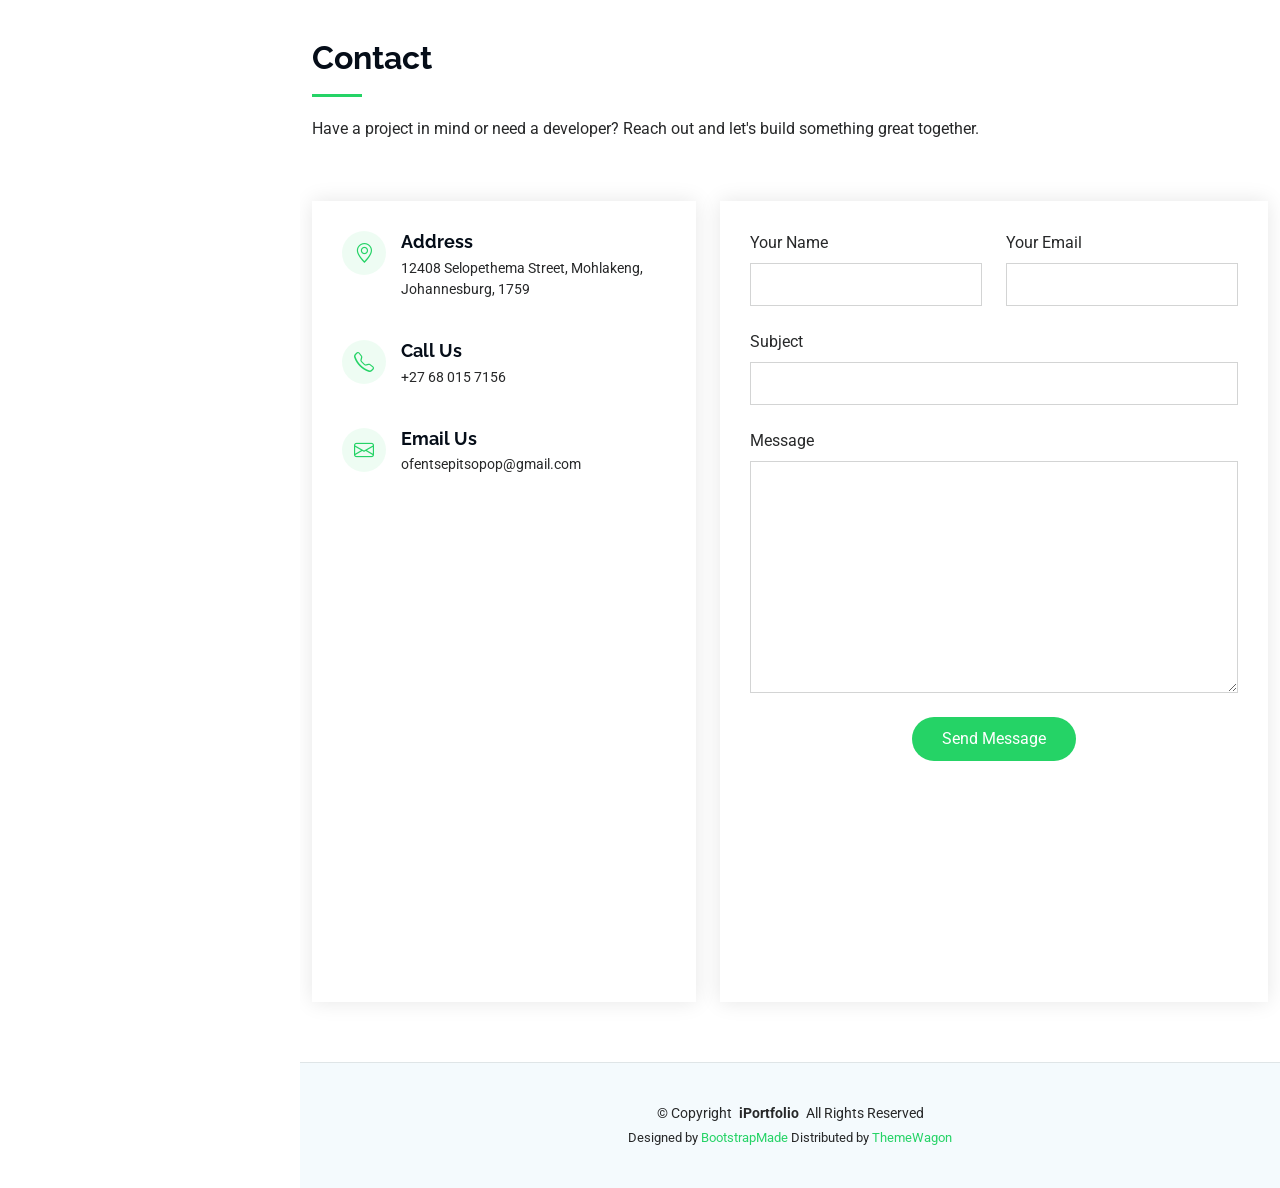
==== commit a4120216: "Update index.html" ====
--- a/index.html
+++ b/index.html
@@ -111,7 +111,7 @@
               </div>
               <div class="col-lg-6">
                 <ul>
-                  <li><i class="bi bi-chevron-right"></i> <strong>Age:</strong> <span>23</span></li>
+                  <li><i class="bi bi-chevron-right"></i> <strong>Age:</strong> <span>24</span></li>
                   <li><i class="bi bi-chevron-right"></i> <strong>Degree:</strong> <span>Final Year Bachelors Degree</span></li>
                   <li><i class="bi bi-chevron-right"></i> <strong>Email:</strong> <span>ofentsepitsopop@gmail.com</span></li>
                   <li><i class="bi bi-chevron-right"></i> <strong>Freelance:</strong> <span>Available</span></li>
@@ -356,7 +356,7 @@
 
       <div class="col-lg-4 col-md-6 portfolio-item isotope-item filter-ml">
         <div class="portfolio-content h-100">
-          <img src="assets/img/portfolio/data.png" class="img-fluid" alt="MLOps Churn Prediction">
+          <img src="assets/img/portfolio/Screenshot (2).png" class="img-fluid" alt="MLOps Churn Prediction">
           <div class="portfolio-info">
             <h4>MLOps Churn Prediction</h4>
             <p>Automated pipeline with GitHub Actions & Streamlit</p>
@@ -369,7 +369,7 @@
 
       <div class="col-lg-4 col-md-6 portfolio-item isotope-item filter-ml">
         <div class="portfolio-content h-100">
-          <img src="assets/img/portfolio/data.png" class="img-fluid" alt="Transport AFC Dashboard">
+          <img src="assets/img/portfolio/Anomalies.png" class="img-fluid" alt="Transport AFC Dashboard">
           <div class="portfolio-info">
             <h4>Transport AFC Dashboard</h4>
             <p>Anomaly detection & revenue leakage simulation</p>
@@ -382,7 +382,7 @@
 
       <div class="col-lg-4 col-md-6 portfolio-item isotope-item filter-ml">
         <div class="portfolio-content h-100">
-          <img src="assets/img/portfolio/data.png" class="img-fluid" alt="JSE Quant Growth">
+          <img src="assets/img/portfolio/yahoo-finance-summary.png" class="img-fluid" alt="JSE Quant Growth">
           <div class="portfolio-info">
             <h4>JSE Quant Growth Model</h4>
             <p>Stock-picking system using LightGBM & Yahoo Finance</p>
@@ -395,7 +395,7 @@
 
       <div class="col-lg-4 col-md-6 portfolio-item isotope-item filter-ml">
         <div class="portfolio-content h-100">
-          <img src="assets/img/portfolio/data.png" class="img-fluid" alt="Customer Retention Analytics">
+          <img src="assets/img/portfolio/retention.png" class="img-fluid" alt="Customer Retention Analytics">
           <div class="portfolio-info">
             <h4>Customer Retention Analytics</h4>
             <p>Predictive analytics for banking customer churn</p>
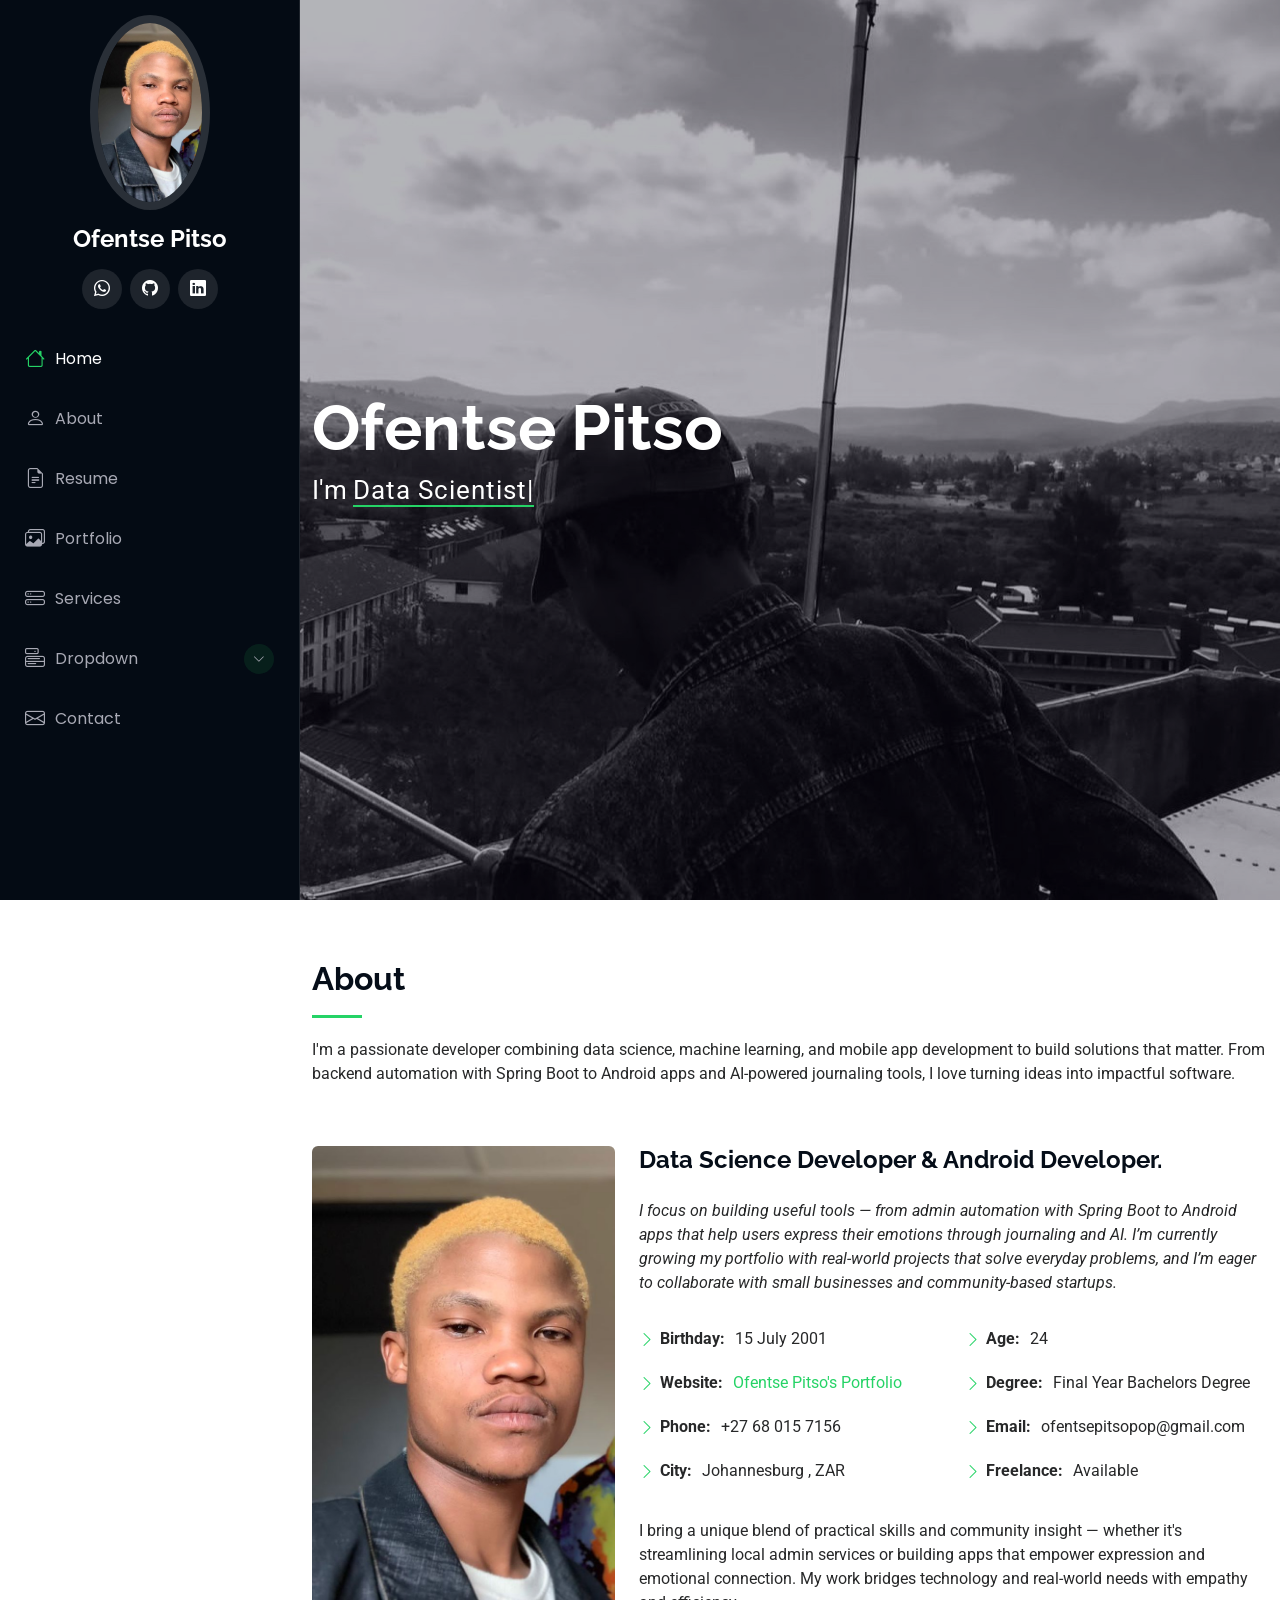
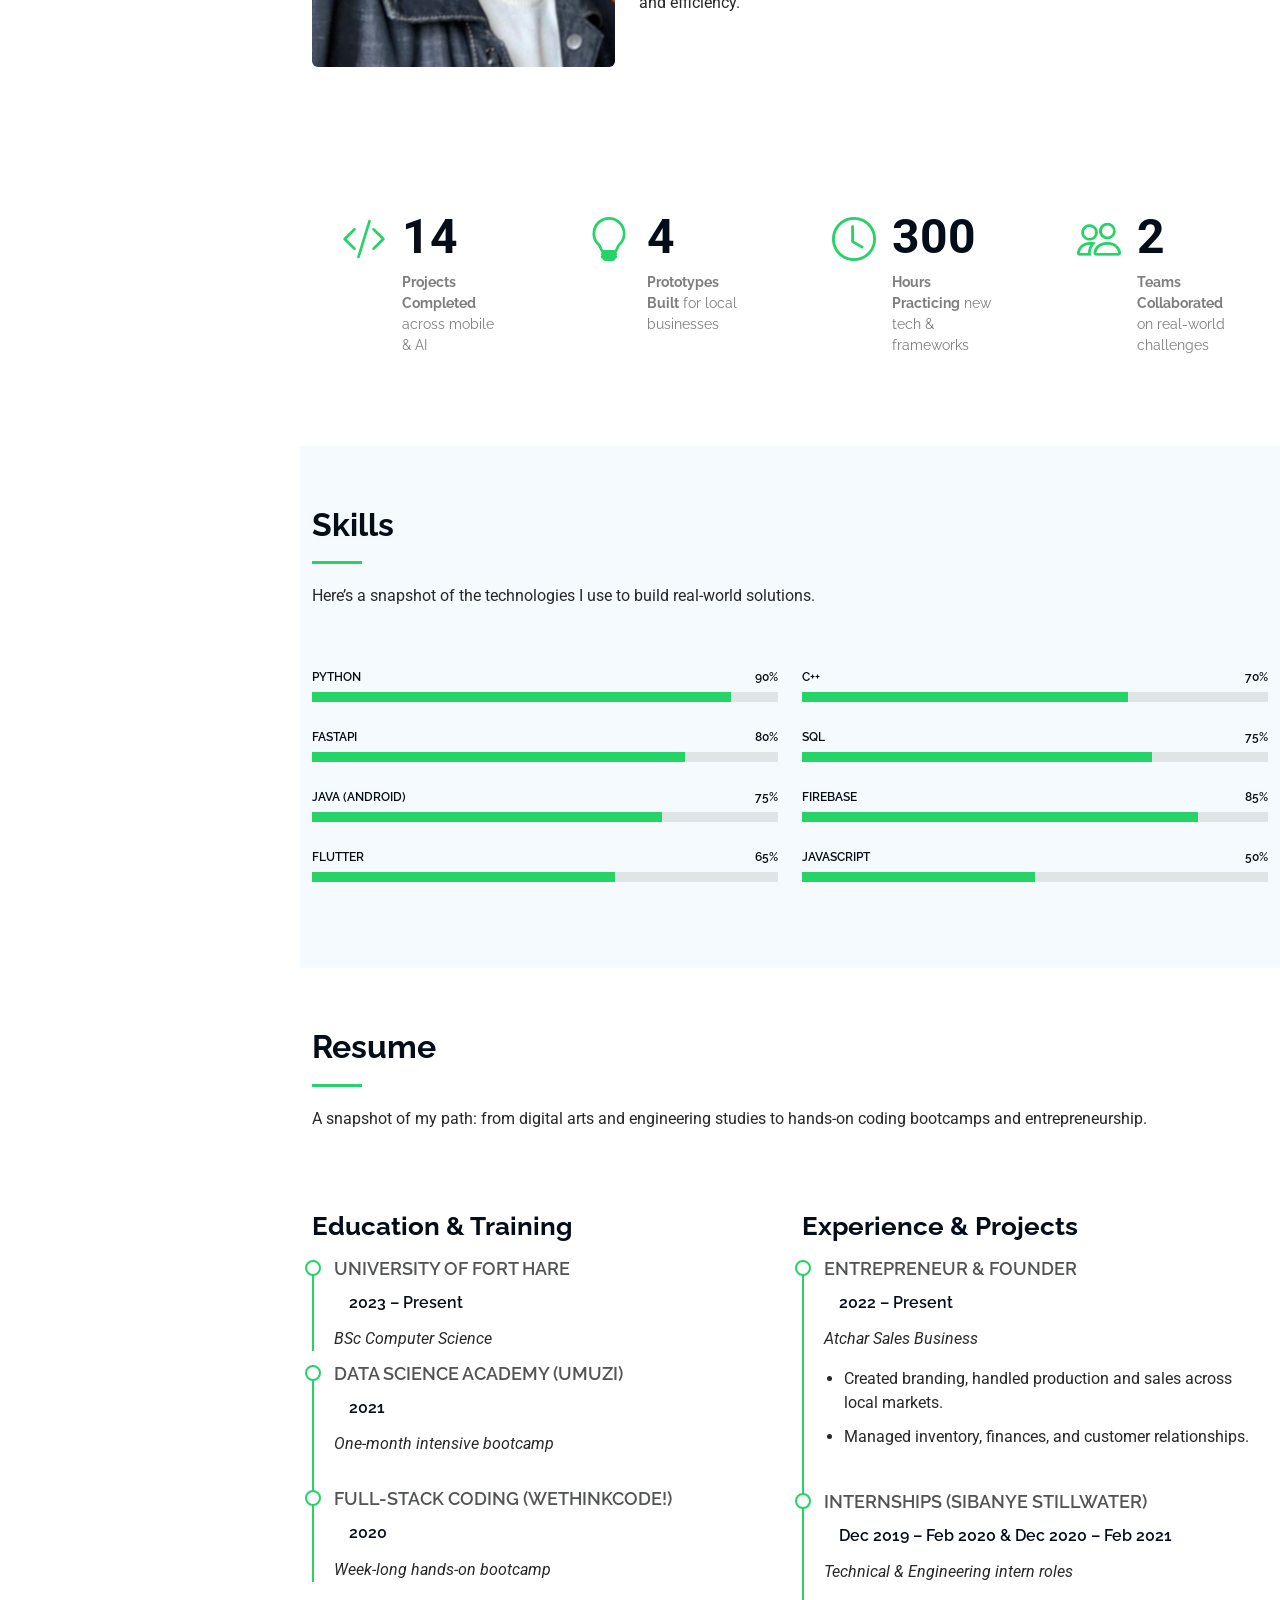
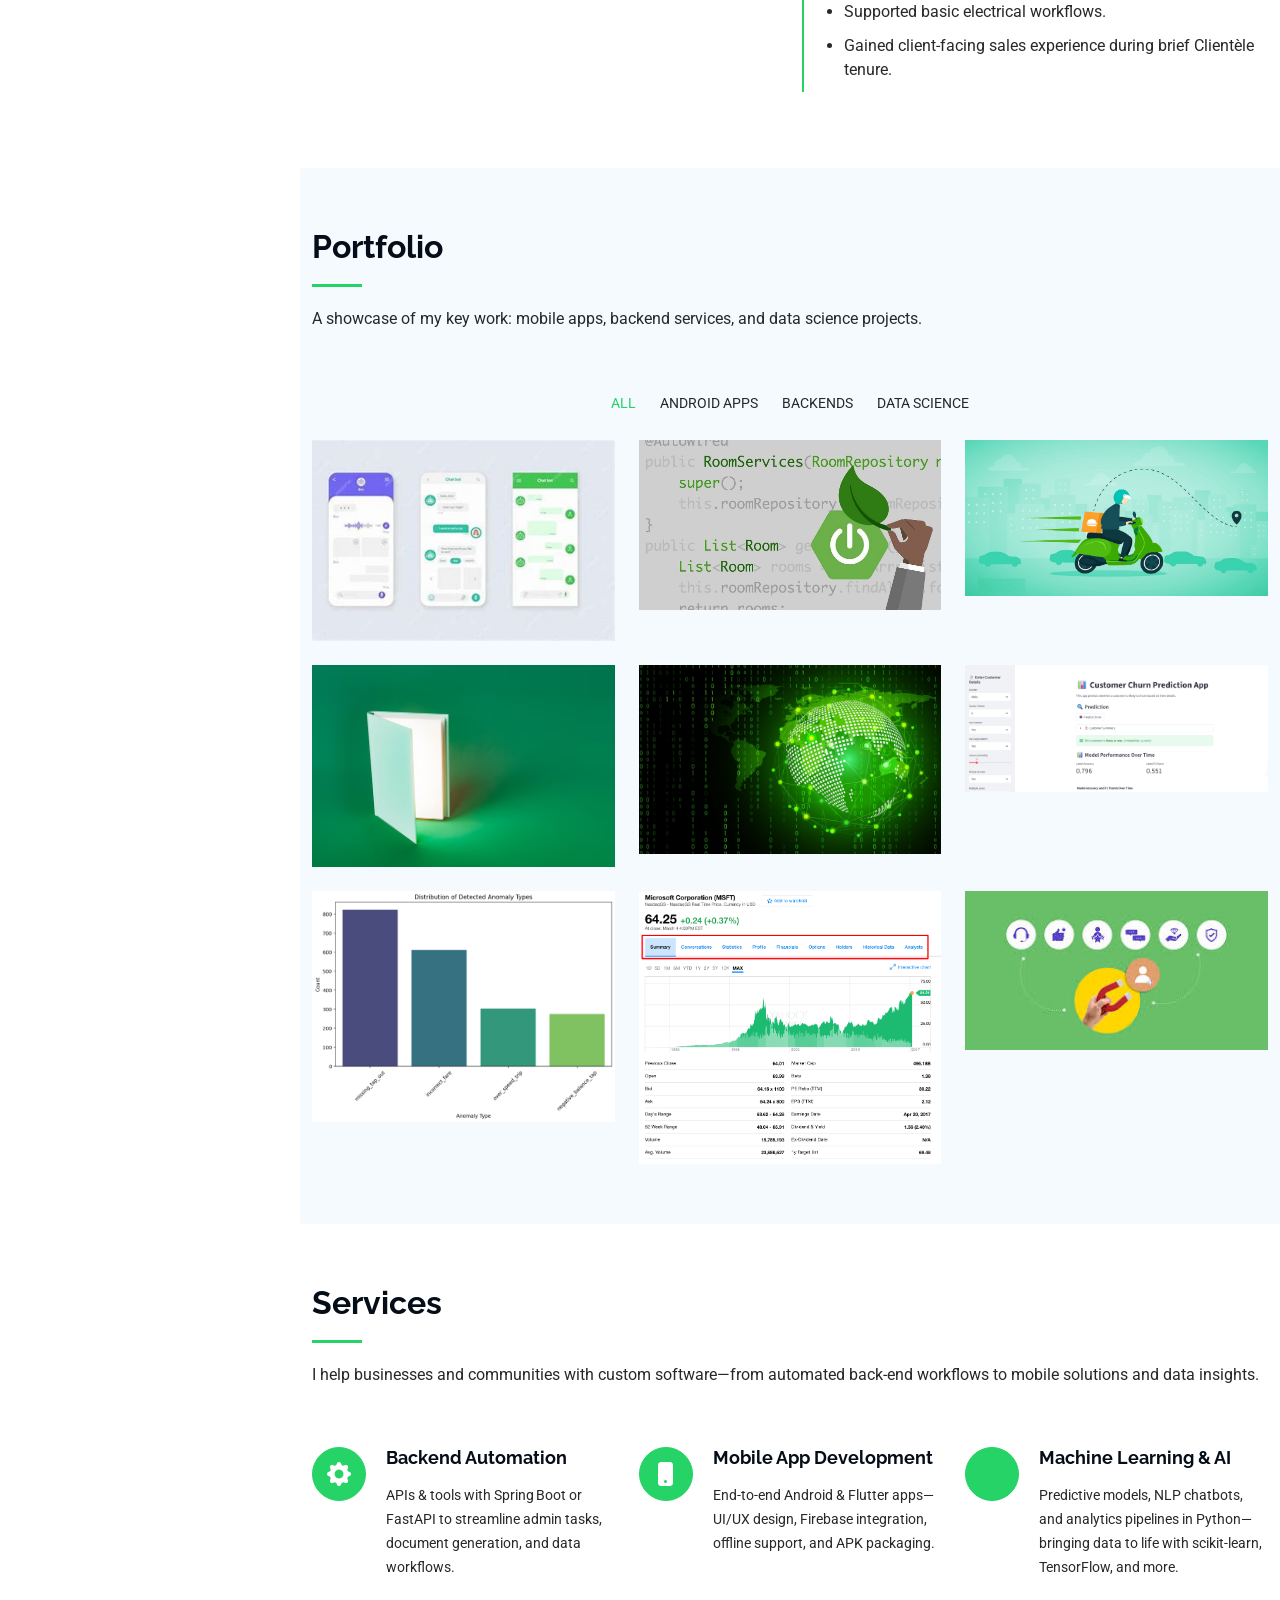
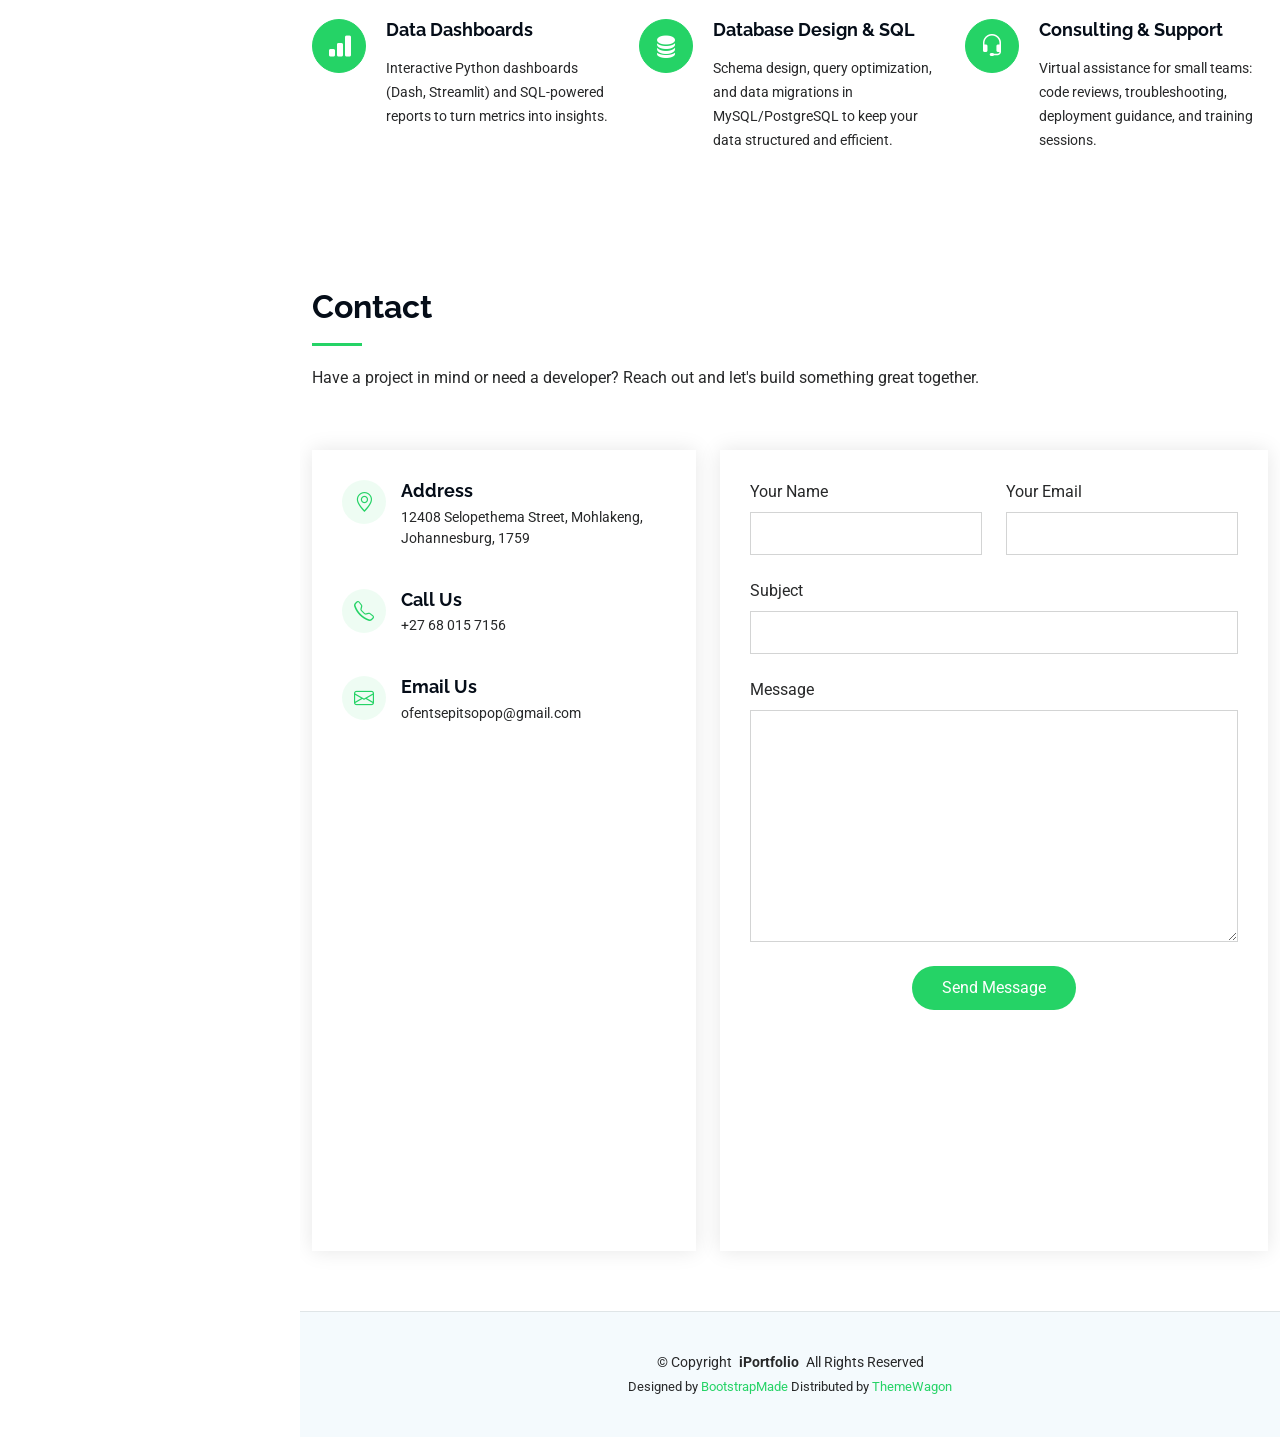
==== commit 528fa90b: "Update index.html" ====
--- a/index.html
+++ b/index.html
@@ -23,7 +23,7 @@
 
   <link href="assets/css/main.css" rel="stylesheet">
 
-  </head>
+</head>
 
 <body class="index-page">
 
@@ -85,12 +85,16 @@
         <p>I'm <span class="typed" data-typed-items="Data Scientist, ML/AI Developer, Freelancer, Android Developer, Springboot Developer">Data Scientist</span><span class="typed-cursor typed-cursor--blink" aria-hidden="true"></span><span class="typed-cursor typed-cursor--blink" aria-hidden="true"></span></p>
       </div>
 
-    </section><section id="about" class="about section">
+    </section>
+    
+    <section id="about" class="about section">
 
       <div class="container section-title" data-aos="fade-up">
         <h2>About</h2>
         <p>I'm a passionate developer combining data science, machine learning, and mobile app development to build solutions that matter. From backend automation with Spring Boot to Android apps and AI-powered journaling tools, I love turning ideas into impactful software.</p>
-      </div><div class="container" data-aos="fade-up" data-aos-delay="100">
+      </div>
+      
+      <div class="container" data-aos="fade-up" data-aos-delay="100">
 
         <div class="row gy-4 justify-content-center">
           <div class="col-lg-4">
@@ -126,336 +130,341 @@
 
       </div>
 
-    </section></section>
-<section id="stats" class="stats section">
-  <div class="container" data-aos="fade-up" data-aos-delay="100">
-    <div class="row gy-4">
-      <div class="col-lg-3 col-md-6">
-        <div class="stats-item">
-          <i class="bi bi-code-slash"></i>
-          <span data-purecounter-start="0" data-purecounter-end="14" data-purecounter-duration="1" class="purecounter"></span>
-          <p><strong>Projects Completed</strong> <span>across mobile & AI</span></p>
+    </section>
+
+    <section id="stats" class="stats section">
+      <div class="container" data-aos="fade-up" data-aos-delay="100">
+        <div class="row gy-4">
+          <div class="col-lg-3 col-md-6">
+            <div class="stats-item">
+              <i class="bi bi-code-slash"></i>
+              <span data-purecounter-start="0" data-purecounter-end="14" data-purecounter-duration="1" class="purecounter"></span>
+              <p><strong>Projects Completed</strong> <span>across mobile & AI</span></p>
+            </div>
+          </div>
+          <div class="col-lg-3 col-md-6">
+            <div class="stats-item">
+              <i class="bi bi-lightbulb"></i>
+              <span data-purecounter-start="0" data-purecounter-end="4" data-purecounter-duration="1" class="purecounter"></span>
+              <p><strong>Prototypes Built</strong> <span>for local businesses</span></p>
+            </div>
+          </div>
+          <div class="col-lg-3 col-md-6">
+            <div class="stats-item">
+              <i class="bi bi-clock"></i>
+              <span data-purecounter-start="0" data-purecounter-end="300" data-purecounter-duration="1" class="purecounter"></span>
+              <p><strong>Hours Practicing</strong> <span>new tech & frameworks</span></p>
+            </div>
+          </div>
+          <div class="col-lg-3 col-md-6">
+            <div class="stats-item">
+              <i class="bi bi-people"></i>
+              <span data-purecounter-start="0" data-purecounter-end="2" data-purecounter-duration="1" class="purecounter"></span>
+              <p><strong>Teams Collaborated</strong> <span>on real-world challenges</span></p>
+            </div>
+          </div>
         </div>
       </div>
-      <div class="col-lg-3 col-md-6">
-        <div class="stats-item">
-          <i class="bi bi-lightbulb"></i>
-          <span data-purecounter-start="0" data-purecounter-end="4" data-purecounter-duration="1" class="purecounter"></span>
-          <p><strong>Prototypes Built</strong> <span>for local businesses</span></p>
+    </section>
+
+    <section id="skills" class="skills section light-background">
+
+      <div class="container section-title" data-aos="fade-up">
+        <h2>Skills</h2>
+        <p>Here’s a snapshot of the technologies I use to build real‑world solutions.</p>
+      </div><div class="container" data-aos="fade-up" data-aos-delay="100">
+
+        <div class="row skills-content skills-animation">
+
+          <div class="col-lg-6">
+
+            <div class="progress">
+              <span class="skill"><span>Python</span> <i class="val">90%</i></span>
+              <div class="progress-bar-wrap">
+                <div class="progress-bar" role="progressbar" aria-valuenow="90" aria-valuemin="0" aria-valuemax="100"></div>
+              </div>
+            </div><div class="progress">
+              <span class="skill"><span>FastAPI</span> <i class="val">80%</i></span>
+              <div class="progress-bar-wrap">
+                <div class="progress-bar" role="progressbar" aria-valuenow="80" aria-valuemin="0" aria-valuemax="100"></div>
+              </div>
+            </div><div class="progress">
+              <span class="skill"><span>Java (Android)</span> <i class="val">75%</i></span>
+              <div class="progress-bar-wrap">
+                <div class="progress-bar" role="progressbar" aria-valuenow="75" aria-valuemin="0" aria-valuemax="100"></div>
+              </div>
+            </div><div class="progress">
+              <span class="skill"><span>Flutter</span> <i class="val">65%</i></span>
+              <div class="progress-bar-wrap">
+                <div class="progress-bar" role="progressbar" aria-valuenow="65" aria-valuemin="0" aria-valuemax="100"></div>
+              </div>
+            </div></div>
+
+          <div class="col-lg-6">
+
+            <div class="progress">
+              <span class="skill"><span>C++</span> <i class="val">70%</i></span>
+              <div class="progress-bar-wrap">
+                <div class="progress-bar" role="progressbar" aria-valuenow="70" aria-valuemin="0" aria-valuemax="100"></div>
+              </div>
+            </div><div class="progress">
+              <span class="skill"><span>SQL</span> <i class="val">75%</i></span>
+              <div class="progress-bar-wrap">
+                <div class="progress-bar" role="progressbar" aria-valuenow="75" aria-valuemin="0" aria-valuemax="100"></div>
+              </div>
+            </div><div class="progress">
+              <span class="skill"><span>Firebase</span> <i class="val">85%</i></span>
+              <div class="progress-bar-wrap">
+                <div class="progress-bar" role="progressbar" aria-valuenow="85" aria-valuemin="0" aria-valuemax="100"></div>
+              </div>
+            </div><div class="progress">
+              <span class="skill"><span>JavaScript</span> <i class="val">50%</i></span>
+              <div class="progress-bar-wrap">
+                <div class="progress-bar" role="progressbar" aria-valuenow="50" aria-valuemin="0" aria-valuemax="100"></div>
+              </div>
+            </div></div>
+
         </div>
-      </div>
-      <div class="col-lg-3 col-md-6">
-        <div class="stats-item">
-          <i class="bi bi-clock"></i>
-          <span data-purecounter-start="0" data-purecounter-end="300" data-purecounter-duration="1" class="purecounter"></span>
-          <p><strong>Hours Practicing</strong> <span>new tech & frameworks</span></p>
+
+      </div>
+
+    </section>
+    
+    <section id="resume" class="resume section">
+      <div class="container section-title" data-aos="fade-up">
+        <h2>Resume</h2>
+        <p>A snapshot of my path: from digital arts and engineering studies to hands-on coding bootcamps and entrepreneurship.</p>
+      </div>
+
+      <div class="container">
+        <div class="row">
+          <div class="col-lg-6" data-aos="fade-up" data-aos-delay="100">
+            <h3 class="resume-title">Education & Training</h3>
+            <div class="resume-item pb-0">
+              <h4>University of Fort Hare</h4>
+              <h5>2023 – Present</h5>
+              <p><em>BSc Computer Science</em></p>
+            </div>
+            <div class="resume-item">
+              <h4>Data Science Academy (Umuzi)</h4>
+              <h5>2021</h5>
+              <p><em>One-month intensive bootcamp</em></p>
+            </div>
+            <div class="resume-item">
+              <h4>Full-Stack Coding (WeThinkCode!)</h4>
+              <h5>2020</h5>
+              <p><em>Week-long hands-on bootcamp</em></p>
+            </div>
+          </div>
+          <div class="col-lg-6" data-aos="fade-up" data-aos-delay="200">
+            <h3 class="resume-title">Experience & Projects</h3>
+            <div class="resume-item">
+              <h4>Entrepreneur & Founder</h4>
+              <h5>2022 – Present</h5>
+              <p><em>Atchar Sales Business</em></p>
+              <ul>
+                <li>Created branding, handled production and sales across local markets.</li>
+                <li>Managed inventory, finances, and customer relationships.</li>
+              </ul>
+            </div>
+            <div class="resume-item">
+              <h4>Internships (Sibanye Stillwater)</h4>
+              <h5>Dec 2019 – Feb 2020 & Dec 2020 – Feb 2021</h5>
+              <p><em>Technical & Engineering intern roles</em></p>
+              <ul>
+                <li>Supported basic electrical workflows.</li>
+                <li>Gained client-facing sales experience during brief Clientèle tenure.</li>
+              </ul>
+            </div>
+          </div>
         </div>
       </div>
-      <div class="col-lg-3 col-md-6">
-        <div class="stats-item">
-          <i class="bi bi-people"></i>
-          <span data-purecounter-start="0" data-purecounter-end="2" data-purecounter-duration="1" class="purecounter"></span>
-          <p><strong>Teams Collaborated</strong> <span>on real-world challenges</span></p>
+    </section>
+    
+    <section id="portfolio" class="portfolio section light-background">
+      <div class="container section-title" data-aos="fade-up">
+        <h2>Portfolio</h2>
+        <p>A showcase of my key work: mobile apps, backend services, and data science projects.</p>
+      </div>
+
+      <div class="container">
+        <ul class="portfolio-filters isotope-filters" data-aos="fade-up" data-aos-delay="100">
+          <li data-filter="*" class="filter-active">All</li>
+          <li data-filter=".filter-app">Android Apps</li>
+          <li data-filter=".filter-backend">Backends</li>
+          <li data-filter=".filter-ml">Data Science</li>
+        </ul>
+
+        <div class="row gy-4 isotope-container" data-aos="fade-up" data-aos-delay="200">
+
+          <div class="col-lg-4 col-md-6 portfolio-item isotope-item filter-app">
+            <div class="portfolio-content h-100">
+              <img src="assets/img/portfolio/chat.png" class="img-fluid" alt="Journal Chatbot">
+              <div class="portfolio-info">
+                <h4>Emotion Support Journal</h4>
+                <p>AI‑driven Android journaling app</p>
+                <a href="assets/img/portfolio/chat.png" class="glightbox preview-link" data-gallery="portfolio-app"><i class="bi bi-zoom-in"></i></a>
+                <a href="portfolio-details/journal-chatbot.html" class="details-link" title="More Details"><i class="bi bi-link-45deg"></i></a>
+                <a href="https://github.com/RrePitso/Emotional_Support_App_Android.git" class="repo-link" target="_blank">Repo</a>
+              </div>
+            </div>
+          </div>
+
+          <div class="col-lg-4 col-md-6 portfolio-item isotope-item filter-backend">
+            <div class="portfolio-content h-100">
+              <img src="assets/img/portfolio/spring.png" class="img-fluid" alt="Spring Boot Dashboard">
+              <div class="portfolio-info">
+                <h4>Spring Boot Dashboard</h4>
+                <p>University assignment: admin automation</p>
+                <a href="assets/img/portfolio/spring.png" class="glightbox preview-link" data-gallery="portfolio-backend"><i class="bi bi-zoom-in"></i></a>
+                <a href="portfolio-details/springboot-dashboard.html" class="details-link" title="More Details"><i class="bi bi-link-45deg"></i></a>
+                <a href="https://github.com/vethenzukiso/SpringAssignment1.git" class="repo-link" target="_blank">Repo</a>
+              </div>
+            </div>
+          </div>
+
+          <div class="col-lg-4 col-md-6 portfolio-item isotope-item filter-app">
+            <div class="portfolio-content h-100">
+              <img src="assets/img/portfolio/delivery.png" class="img-fluid" alt="Delivery App">
+              <div class="portfolio-info">
+                <h4>Food & Parcel Delivery</h4>
+                <p>Java/Kotlin Android app</p>
+                <a href="assets/img/portfolio/delivery.png" class="glightbox preview-link" data-gallery="portfolio-app"><i class="bi bi-zoom-in"></i></a>
+                <a href="portfolio-details/food-delivery.html" class="details-link" title="More Details"><i class="bi bi-link-45deg"></i></a>
+                <a href="https://github.com/RrePitso/Vela_deliveries.git" class="repo-link" target="_blank">Repo</a>
+                <a href="assets/apk/Vela.0.1.apk" class="apk-link">APK</a>
+              </div>
+            </div>
+          </div>
+
+          <div class="col-lg-4 col-md-6 portfolio-item isotope-item filter-app">
+            <div class="portfolio-content h-100">
+              <img src="assets/img/portfolio/textbook.png" class="img-fluid" alt="Textbook App">
+              <div class="portfolio-info">
+                <h4>Textbook Listing App</h4>
+                <p>Java Android app for textbook listings</p>
+                <a href="assets/img/portfolio/textbook.png" class="glightbox preview-link" data-gallery="portfolio-app"><i class="bi bi-zoom-in"></i></a>
+                <a href="portfolio-details/textbook-app.html" class="details-link" title="More Details"><i class="bi bi-link-45deg"></i></a>
+                <a href="https://github.com/RrePitso/Assignment_2.git" class="repo-link" target="_blank">Repo</a>
+              </div>
+            </div>
+          </div>
+
+          <div class="col-lg-4 col-md-6 portfolio-item isotope-item filter-ml">
+            <div class="portfolio-content h-100">
+              <img src="assets/img/portfolio/data.png" class="img-fluid" alt="Data Science Projects">
+              <div class="portfolio-info">
+                <h4>Data Science Experiments</h4>
+                <p>ML models, dashboards, and notebooks</p>
+                <a href="assets/img/portfolio/data.png" class="glightbox preview-link" data-gallery="portfolio-ml"><i class="bi bi-zoom-in"></i></a>
+                <a href="portfolio-details/data-science.html" class="details-link" title="More Details"><i class="bi bi-link-45deg"></i></a>
+                <a href="https://github.com/RrePitso/Road-To-Google-Employment.git" class="repo-link" target="_blank">Repo</a>
+              </div>
+            </div>
+          </div>
+
+          <div class="col-lg-4 col-md-6 portfolio-item isotope-item filter-ml">
+            <div class="portfolio-content h-100">
+              <img src="assets/img/Screenshot (2).png" class="img-fluid" alt="MLOps Churn Prediction">
+              <div class="portfolio-info">
+                <h4>MLOps Churn Prediction</h4>
+                <p>Automated pipeline with GitHub Actions & Streamlit</p>
+                <a href="assets/img/Screenshot (2).png" class="glightbox preview-link" data-gallery="portfolio-ml" title="MLOps Churn Prediction"><i class="bi bi-zoom-in"></i></a>
+                <a href="https://github.com/RrePitso/mlops-churn-demo" class="details-link" title="More Details" target="_blank"><i class="bi bi-link-45deg"></i></a>
+                <a href="https://github.com/RrePitso/mlops-churn-demo" class="repo-link" target="_blank">Repo</a>
+              </div>
+            </div>
+          </div>
+
+          <div class="col-lg-4 col-md-6 portfolio-item isotope-item filter-ml">
+            <div class="portfolio-content h-100">
+              <img src="assets/img/Anomalies.png" class="img-fluid" alt="Transport AFC Dashboard">
+              <div class="portfolio-info">
+                <h4>Transport AFC Dashboard</h4>
+                <p>Anomaly detection & revenue leakage simulation</p>
+                <a href="assets/img/Anomalies.png" class="glightbox preview-link" data-gallery="portfolio-ml" title="Transport AFC Dashboard"><i class="bi bi-zoom-in"></i></a>
+                <a href="https://departmentoftransportpitch.streamlit.app/" class="details-link" title="Live App" target="_blank"><i class="bi bi-link-45deg"></i></a>
+                <a href="https://github.com/RrePitso/department_of_transport_pitch" class="repo-link" target="_blank">Repo</a>
+              </div>
+            </div>
+          </div>
+
+          <div class="col-lg-4 col-md-6 portfolio-item isotope-item filter-ml">
+            <div class="portfolio-content h-100">
+              <img src="assets/img/yahoo-finance-summary.png" class="img-fluid" alt="JSE Quant Growth">
+              <div class="portfolio-info">
+                <h4>JSE Quant Growth Model</h4>
+                <p>Stock-picking system using LightGBM & Yahoo Finance</p>
+                <a href="assets/img/yahoo-finance-summary.png" class="glightbox preview-link" data-gallery="portfolio-ml" title="JSE Quant Growth Model"><i class="bi bi-zoom-in"></i></a>
+                <a href="https://github.com/RrePitso/jse_quant_growth" class="details-link" title="More Details" target="_blank"><i class="bi bi-link-45deg"></i></a>
+                <a href="https://github.com/RrePitso/jse_quant_growth" class="repo-link" target="_blank">Repo</a>
+              </div>
+            </div>
+          </div>
+
+          <div class="col-lg-4 col-md-6 portfolio-item isotope-item filter-ml">
+            <div class="portfolio-content h-100">
+              <img src="assets/img/retention.png" class="img-fluid" alt="Customer Retention Analytics">
+              <div class="portfolio-info">
+                <h4>Customer Retention Analytics</h4>
+                <p>Predictive analytics for banking customer churn</p>
+                <a href="assets/img/retention.png" class="glightbox preview-link" data-gallery="portfolio-ml" title="Customer Retention Analytics"><i class="bi bi-zoom-in"></i></a>
+                <a href="https://github.com/RrePitso/customer_retention_predictive_analytics" class="details-link" title="More Details" target="_blank"><i class="bi bi-link-45deg"></i></a>
+                <a href="https://github.com/RrePitso/customer_retention_predictive_analytics" class="repo-link" target="_blank">Repo</a>
+              </div>
+            </div>
+          </div>
+
         </div>
       </div>
-    </div>
-  </div>
-</section>
-<section id="skills" class="skills section light-background">
-
-  <div class="container section-title" data-aos="fade-up">
-    <h2>Skills</h2>
-    <p>Here’s a snapshot of the technologies I use to build real‑world solutions.</p>
-  </div><div class="container" data-aos="fade-up" data-aos-delay="100">
-
-    <div class="row skills-content skills-animation">
-
-      <div class="col-lg-6">
-
-        <div class="progress">
-          <span class="skill"><span>Python</span> <i class="val">90%</i></span>
-          <div class="progress-bar-wrap">
-            <div class="progress-bar" role="progressbar" aria-valuenow="90" aria-valuemin="0" aria-valuemax="100"></div>
-          </div>
-        </div><div class="progress">
-          <span class="skill"><span>FastAPI</span> <i class="val">80%</i></span>
-          <div class="progress-bar-wrap">
-            <div class="progress-bar" role="progressbar" aria-valuenow="80" aria-valuemin="0" aria-valuemax="100"></div>
-          </div>
-        </div><div class="progress">
-          <span class="skill"><span>Java (Android)</span> <i class="val">75%</i></span>
-          <div class="progress-bar-wrap">
-            <div class="progress-bar" role="progressbar" aria-valuenow="75" aria-valuemin="0" aria-valuemax="100"></div>
-          </div>
-        </div><div class="progress">
-          <span class="skill"><span>Flutter</span> <i class="val">65%</i></span>
-          <div class="progress-bar-wrap">
-            <div class="progress-bar" role="progressbar" aria-valuenow="65" aria-valuemin="0" aria-valuemax="100"></div>
-          </div>
-        </div></div>
-
-      <div class="col-lg-6">
-
-        <div class="progress">
-          <span class="skill"><span>C++</span> <i class="val">70%</i></span>
-          <div class="progress-bar-wrap">
-            <div class="progress-bar" role="progressbar" aria-valuenow="70" aria-valuemin="0" aria-valuemax="100"></div>
-          </div>
-        </div><div class="progress">
-          <span class="skill"><span>SQL</span> <i class="val">75%</i></span>
-          <div class="progress-bar-wrap">
-            <div class="progress-bar" role="progressbar" aria-valuenow="75" aria-valuemin="0" aria-valuemax="100"></div>
-          </div>
-        </div><div class="progress">
-          <span class="skill"><span>Firebase</span> <i class="val">85%</i></span>
-          <div class="progress-bar-wrap">
-            <div class="progress-bar" role="progressbar" aria-valuenow="85" aria-valuemin="0" aria-valuemax="100"></div>
-          </div>
-        </div><div class="progress">
-          <span class="skill"><span>JavaScript</span> <i class="val">50%</i></span>
-          <div class="progress-bar-wrap">
-            <div class="progress-bar" role="progressbar" aria-valuenow="50" aria-valuemin="0" aria-valuemax="100"></div>
-          </div>
-        </div></div>
-
-    </div>
-
-  </div>
-
-</section><section id="resume" class="resume section">
-  <div class="container section-title" data-aos="fade-up">
-    <h2>Resume</h2>
-    <p>A snapshot of my path: from digital arts and engineering studies to hands-on coding bootcamps and entrepreneurship.</p>
-  </div>
-
-  <div class="container">
-    <div class="row">
-      <div class="col-lg-6" data-aos="fade-up" data-aos-delay="100">
-        <h3 class="resume-title">Education & Training</h3>
-        <div class="resume-item pb-0">
-          <h4>University of Fort Hare</h4>
-          <h5>2023 – Present</h5>
-          <p><em>BSc Computer Science</em></p>
-        </div>
-        <div class="resume-item">
-          <h4>Data Science Academy (Umuzi)</h4>
-          <h5>2021</h5>
-          <p><em>One-month intensive bootcamp</em></p>
-        </div>
-        <div class="resume-item">
-          <h4>Full-Stack Coding (WeThinkCode!)</h4>
-          <h5>2020</h5>
-          <p><em>Week-long hands-on bootcamp</em></p>
-        </div>
-      </div>
-      <div class="col-lg-6" data-aos="fade-up" data-aos-delay="200">
-        <h3 class="resume-title">Experience & Projects</h3>
-        <div class="resume-item">
-          <h4>Entrepreneur & Founder</h4>
-          <h5>2022 – Present</h5>
-          <p><em>Atchar Sales Business</em></p>
-          <ul>
-            <li>Created branding, handled production and sales across local markets.</li>
-            <li>Managed inventory, finances, and customer relationships.</li>
-          </ul>
-        </div>
-        <div class="resume-item">
-          <h4>Internships (Sibanye Stillwater)</h4>
-          <h5>Dec 2019 – Feb 2020 & Dec 2020 – Feb 2021</h5>
-          <p><em>Technical & Engineering intern roles</em></p>
-          <ul>
-            <li>Supported basic electrical workflows.</li>
-            <li>Gained client-facing sales experience during brief Clientèle tenure.</li>
-          </ul>
-        </div>
-      </div>
-    </div>
-  </div>
-</section>
-<section id="portfolio" class="portfolio section light-background">
-  <div class="container section-title" data-aos="fade-up">
-    <h2>Portfolio</h2>
-    <p>A showcase of my key work: mobile apps, backend services, and data science projects.</p>
-  </div>
-
-  <div class="container">
-    <ul class="portfolio-filters isotope-filters" data-aos="fade-up" data-aos-delay="100">
-      <li data-filter="*" class="filter-active">All</li>
-      <li data-filter=".filter-app">Android Apps</li>
-      <li data-filter=".filter-backend">Backends</li>
-      <li data-filter=".filter-ml">Data Science</li>
-    </ul>
-
-    <div class="row gy-4 isotope-container" data-aos="fade-up" data-aos-delay="200">
-
-      <div class="col-lg-4 col-md-6 portfolio-item isotope-item filter-app">
-        <div class="portfolio-content h-100">
-          <img src="assets/img/portfolio/chat.png" class="img-fluid" alt="Journal Chatbot">
-          <div class="portfolio-info">
-            <h4>Emotion Support Journal</h4>
-            <p>AI‑driven Android journaling app</p>
-            <a href="assets/img/portfolio/chat.png" class="glightbox preview-link" data-gallery="portfolio-app"><i class="bi bi-zoom-in"></i></a>
-            <a href="portfolio-details/journal-chatbot.html" class="details-link" title="More Details"><i class="bi bi-link-45deg"></i></a>
-            <a href="https://github.com/RrePitso/Emotional_Support_App_Android.git" class="repo-link" target="_blank">Repo</a>
-          </div>
-        </div>
-      </div>
-
-      <div class="col-lg-4 col-md-6 portfolio-item isotope-item filter-backend">
-        <div class="portfolio-content h-100">
-          <img src="assets/img/portfolio/spring.png" class="img-fluid" alt="Spring Boot Dashboard">
-          <div class="portfolio-info">
-            <h4>Spring Boot Dashboard</h4>
-            <p>University assignment: admin automation</p>
-            <a href="assets/img/portfolio/spring.png" class="glightbox preview-link" data-gallery="portfolio-backend"><i class="bi bi-zoom-in"></i></a>
-            <a href="portfolio-details/springboot-dashboard.html" class="details-link" title="More Details"><i class="bi bi-link-45deg"></i></a>
-            <a href="https://github.com/vethenzukiso/SpringAssignment1.git" class="repo-link" target="_blank">Repo</a>
-          </div>
-        </div>
-      </div>
-
-      <div class="col-lg-4 col-md-6 portfolio-item isotope-item filter-app">
-        <div class="portfolio-content h-100">
-          <img src="assets/img/portfolio/delivery.png" class="img-fluid" alt="Delivery App">
-          <div class="portfolio-info">
-            <h4>Food & Parcel Delivery</h4>
-            <p>Java/Kotlin Android app</p>
-            <a href="assets/img/portfolio/delivery.png" class="glightbox preview-link" data-gallery="portfolio-app"><i class="bi bi-zoom-in"></i></a>
-            <a href="portfolio-details/food-delivery.html" class="details-link" title="More Details"><i class="bi bi-link-45deg"></i></a>
-            <a href="https://github.com/RrePitso/Vela_deliveries.git" class="repo-link" target="_blank">Repo</a>
-            <a href="assets/apk/Vela.0.1.apk" class="apk-link">APK</a>
-          </div>
-        </div>
-      </div>
-
-      <div class="col-lg-4 col-md-6 portfolio-item isotope-item filter-app">
-        <div class="portfolio-content h-100">
-          <img src="assets/img/portfolio/textbook.png" class="img-fluid" alt="Textbook App">
-          <div class="portfolio-info">
-            <h4>Textbook Listing App</h4>
-            <p>Java Android app for textbook listings</p>
-            <a href="assets/img/portfolio/textbook.png" class="glightbox preview-link" data-gallery="portfolio-app"><i class="bi bi-zoom-in"></i></a>
-            <a href="portfolio-details/textbook-app.html" class="details-link" title="More Details"><i class="bi bi-link-45deg"></i></a>
-            <a href="https://github.com/RrePitso/Assignment_2.git" class="repo-link" target="_blank">Repo</a>
-          </div>
-        </div>
-      </div>
-
-      <div class="col-lg-4 col-md-6 portfolio-item isotope-item filter-ml">
-        <div class="portfolio-content h-100">
-          <img src="assets/img/portfolio/data.png" class="img-fluid" alt="Data Science Projects">
-          <div class="portfolio-info">
-            <h4>Data Science Experiments</h4>
-            <p>ML models, dashboards, and notebooks</p>
-            <a href="assets/img/portfolio/data.png" class="glightbox preview-link" data-gallery="portfolio-ml"><i class="bi bi-zoom-in"></i></a>
-            <a href="portfolio-details/data-science.html" class="details-link" title="More Details"><i class="bi bi-link-45deg"></i></a>
-            <a href="https://github.com/RrePitso/Road-To-Google-Employment.git" class="repo-link" target="_blank">Repo</a>
-          </div>
-        </div>
-      </div>
-
-      <div class="col-lg-4 col-md-6 portfolio-item isotope-item filter-ml">
-        <div class="portfolio-content h-100">
-          <img src="assets/img/portfolio/Screenshot (2).png" class="img-fluid" alt="MLOps Churn Prediction">
-          <div class="portfolio-info">
-            <h4>MLOps Churn Prediction</h4>
-            <p>Automated pipeline with GitHub Actions & Streamlit</p>
-            <a href="assets/img/portfolio/data.png" class="glightbox preview-link" data-gallery="portfolio-ml" title="MLOps Churn Prediction"><i class="bi bi-zoom-in"></i></a>
-            <a href="https://github.com/RrePitso/mlops-churn-demo" class="details-link" title="More Details" target="_blank"><i class="bi bi-link-45deg"></i></a>
-            <a href="https://github.com/RrePitso/mlops-churn-demo" class="repo-link" target="_blank">Repo</a>
-          </div>
-        </div>
-      </div>
-
-      <div class="col-lg-4 col-md-6 portfolio-item isotope-item filter-ml">
-        <div class="portfolio-content h-100">
-          <img src="assets/img/portfolio/Anomalies.png" class="img-fluid" alt="Transport AFC Dashboard">
-          <div class="portfolio-info">
-            <h4>Transport AFC Dashboard</h4>
-            <p>Anomaly detection & revenue leakage simulation</p>
-            <a href="assets/img/portfolio/data.png" class="glightbox preview-link" data-gallery="portfolio-ml" title="Transport AFC Dashboard"><i class="bi bi-zoom-in"></i></a>
-            <a href="https://departmentoftransportpitch.streamlit.app/" class="details-link" title="Live App" target="_blank"><i class="bi bi-link-45deg"></i></a>
-            <a href="https://github.com/RrePitso/department_of_transport_pitch" class="repo-link" target="_blank">Repo</a>
-          </div>
-        </div>
-      </div>
-
-      <div class="col-lg-4 col-md-6 portfolio-item isotope-item filter-ml">
-        <div class="portfolio-content h-100">
-          <img src="assets/img/portfolio/yahoo-finance-summary.png" class="img-fluid" alt="JSE Quant Growth">
-          <div class="portfolio-info">
-            <h4>JSE Quant Growth Model</h4>
-            <p>Stock-picking system using LightGBM & Yahoo Finance</p>
-            <a href="assets/img/portfolio/data.png" class="glightbox preview-link" data-gallery="portfolio-ml" title="JSE Quant Growth Model"><i class="bi bi-zoom-in"></i></a>
-            <a href="https://github.com/RrePitso/jse_quant_growth" class="details-link" title="More Details" target="_blank"><i class="bi bi-link-45deg"></i></a>
-            <a href="https://github.com/RrePitso/jse_quant_growth" class="repo-link" target="_blank">Repo</a>
-          </div>
-        </div>
-      </div>
-
-      <div class="col-lg-4 col-md-6 portfolio-item isotope-item filter-ml">
-        <div class="portfolio-content h-100">
-          <img src="assets/img/portfolio/retention.png" class="img-fluid" alt="Customer Retention Analytics">
-          <div class="portfolio-info">
-            <h4>Customer Retention Analytics</h4>
-            <p>Predictive analytics for banking customer churn</p>
-            <a href="assets/img/portfolio/data.png" class="glightbox preview-link" data-gallery="portfolio-ml" title="Customer Retention Analytics"><i class="bi bi-zoom-in"></i></a>
-            <a href="https://github.com/RrePitso/customer_retention_predictive_analytics" class="details-link" title="More Details" target="_blank"><i class="bi bi-link-45deg"></i></a>
-            <a href="https://github.com/RrePitso/customer_retention_predictive_analytics" class="repo-link" target="_blank">Repo</a>
-          </div>
-        </div>
-      </div>
-
-    </div>
-  </div>
-</section>
-
-<section id="services" class="services section">
-  <div class="container section-title" data-aos="fade-up">
-    <h2>Services</h2>
-    <p>I help businesses and communities with custom software—from automated back‑end workflows to mobile solutions and data insights.</p>
-  </div><div class="container">
-    <div class="row gy-4">
-
-      <div class="col-lg-4 col-md-6 service-item d-flex" data-aos="fade-up" data-aos-delay="100">
-        <div class="icon flex-shrink-0"><i class="bi bi-gear-fill"></i></div>
-        <div>
-          <h4 class="title"><a href="service-details/backend-automation.html" class="stretched-link">Backend Automation</a></h4>
-          <p class="description">APIs & tools with Spring Boot or FastAPI to streamline admin tasks, document generation, and data workflows.</p>
-        </div>
-      </div><div class="col-lg-4 col-md-6 service-item d-flex" data-aos="fade-up" data-aos-delay="200">
-        <div class="icon flex-shrink-0"><i class="bi bi-phone-fill"></i></div>
-        <div>
-          <h4 class="title"><a href="service-details/mobile-development.html" class="stretched-link">Mobile App Development</a></h4>
-          <p class="description">End‑to‑end Android & Flutter apps—UI/UX design, Firebase integration, offline support, and APK packaging.</p>
-        </div>
-      </div><div class="col-lg-4 col-md-6 service-item d-flex" data-aos="fade-up" data-aos-delay="300">
-        <div class="icon flex-shrink-0"><i class="bi bi-brain"></i></div>
-        <div>
-          <h4 class="title"><a href="service-details/ml-ai.html" class="stretched-link">Machine Learning & AI</a></h4>
-          <p class="description">Predictive models, NLP chatbots, and analytics pipelines in Python—bringing data to life with scikit‑learn, TensorFlow, and more.</p>
-        </div>
-      </div><div class="col-lg-4 col-md-6 service-item d-flex" data-aos="fade-up" data-aos-delay="400">
-        <div class="icon flex-shrink-0"><i class="bi bi-bar-chart-fill"></i></div>
-        <div>
-          <h4 class="title"><a href="service-details/data-dashboards.html" class="stretched-link">Data Dashboards</a></h4>
-          <p class="description">Interactive Python dashboards (Dash, Streamlit) and SQL‑powered reports to turn metrics into insights.</p>
-        </div>
-      </div><div class="col-lg-4 col-md-6 service-item d-flex" data-aos="fade-up" data-aos-delay="500">
-        <div class="icon flex-shrink-0"><i class="bi bi-database-fill"></i></div>
-        <div>
-          <h4 class="title"><a href="service-details/database-design.html" class="stretched-link">Database Design & SQL</a></h4>
-          <p class="description">Schema design, query optimization, and data migrations in MySQL/PostgreSQL to keep your data structured and efficient.</p>
-        </div>
-      </div><div class="col-lg-4 col-md-6 service-item d-flex" data-aos="fade-up" data-aos-delay="600">
-        <div class="icon flex-shrink-0"><i class="bi bi-headset"></i></div>
-        <div>
-          <h4 class="title"><a href="service-details/consulting.html" class="stretched-link">Consulting & Support</a></h4>
-          <p class="description">Virtual assistance for small teams: code reviews, troubleshooting, deployment guidance, and training sessions.</p>
-        </div>
-      </div></div>
-  </div>
-</section><section id="contact" class="contact section">
+    </section>
+
+    <section id="services" class="services section">
+      <div class="container section-title" data-aos="fade-up">
+        <h2>Services</h2>
+        <p>I help businesses and communities with custom software—from automated back‑end workflows to mobile solutions and data insights.</p>
+      </div><div class="container">
+        <div class="row gy-4">
+
+          <div class="col-lg-4 col-md-6 service-item d-flex" data-aos="fade-up" data-aos-delay="100">
+            <div class="icon flex-shrink-0"><i class="bi bi-gear-fill"></i></div>
+            <div>
+              <h4 class="title"><a href="service-details/backend-automation.html" class="stretched-link">Backend Automation</a></h4>
+              <p class="description">APIs & tools with Spring Boot or FastAPI to streamline admin tasks, document generation, and data workflows.</p>
+            </div>
+          </div><div class="col-lg-4 col-md-6 service-item d-flex" data-aos="fade-up" data-aos-delay="200">
+            <div class="icon flex-shrink-0"><i class="bi bi-phone-fill"></i></div>
+            <div>
+              <h4 class="title"><a href="service-details/mobile-development.html" class="stretched-link">Mobile App Development</a></h4>
+              <p class="description">End‑to‑end Android & Flutter apps—UI/UX design, Firebase integration, offline support, and APK packaging.</p>
+            </div>
+          </div><div class="col-lg-4 col-md-6 service-item d-flex" data-aos="fade-up" data-aos-delay="300">
+            <div class="icon flex-shrink-0"><i class="bi bi-brain"></i></div>
+            <div>
+              <h4 class="title"><a href="service-details/ml-ai.html" class="stretched-link">Machine Learning & AI</a></h4>
+              <p class="description">Predictive models, NLP chatbots, and analytics pipelines in Python—bringing data to life with scikit‑learn, TensorFlow, and more.</p>
+            </div>
+          </div><div class="col-lg-4 col-md-6 service-item d-flex" data-aos="fade-up" data-aos-delay="400">
+            <div class="icon flex-shrink-0"><i class="bi bi-bar-chart-fill"></i></div>
+            <div>
+              <h4 class="title"><a href="service-details/data-dashboards.html" class="stretched-link">Data Dashboards</a></h4>
+              <p class="description">Interactive Python dashboards (Dash, Streamlit) and SQL‑powered reports to turn metrics into insights.</p>
+            </div>
+          </div><div class="col-lg-4 col-md-6 service-item d-flex" data-aos="fade-up" data-aos-delay="500">
+            <div class="icon flex-shrink-0"><i class="bi bi-database-fill"></i></div>
+            <div>
+              <h4 class="title"><a href="service-details/database-design.html" class="stretched-link">Database Design & SQL</a></h4>
+              <p class="description">Schema design, query optimization, and data migrations in MySQL/PostgreSQL to keep your data structured and efficient.</p>
+            </div>
+          </div><div class="col-lg-4 col-md-6 service-item d-flex" data-aos="fade-up" data-aos-delay="600">
+            <div class="icon flex-shrink-0"><i class="bi bi-headset"></i></div>
+            <div>
+              <h4 class="title"><a href="service-details/consulting.html" class="stretched-link">Consulting & Support</a></h4>
+              <p class="description">Virtual assistance for small teams: code reviews, troubleshooting, deployment guidance, and training sessions.</p>
+            </div>
+          </div></div>
+      </div>
+    </section><section id="contact" class="contact section">
 
       <div class="container section-title" data-aos="fade-up">
         <h2>Contact</h2>
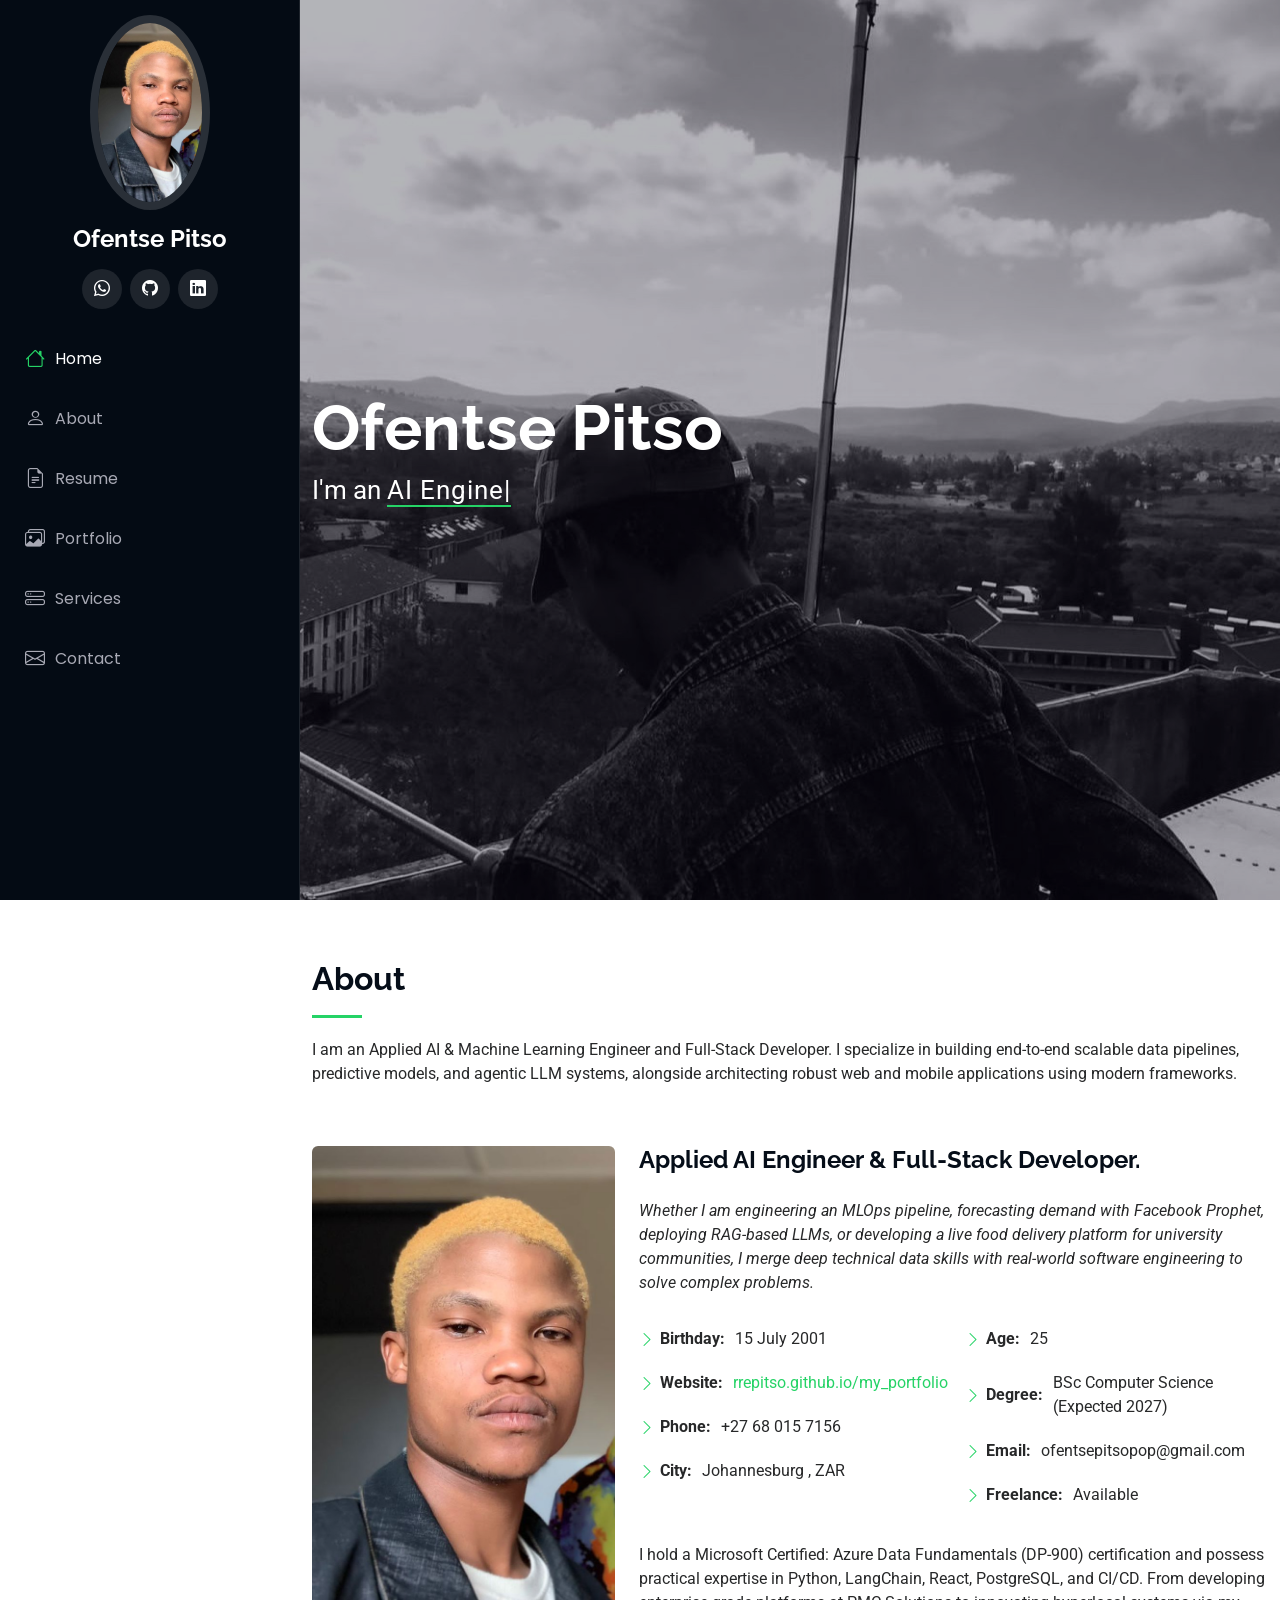
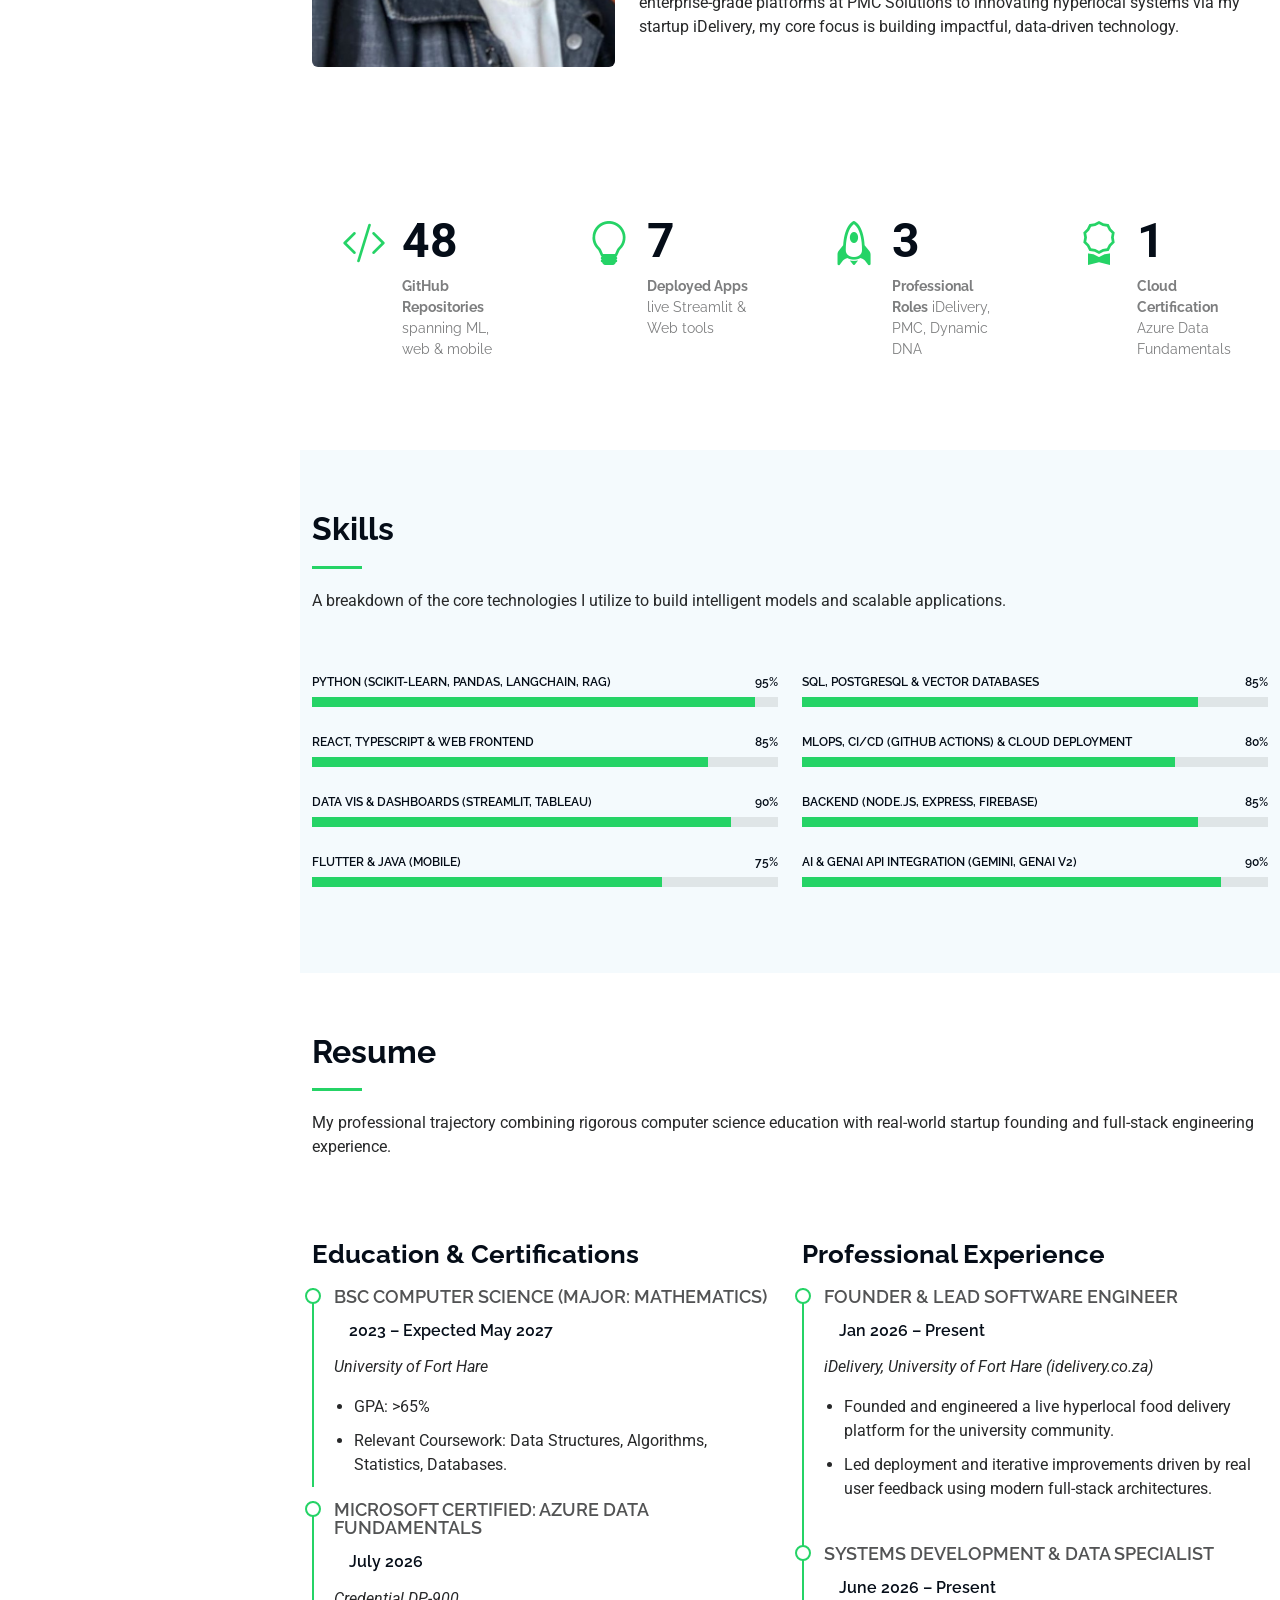
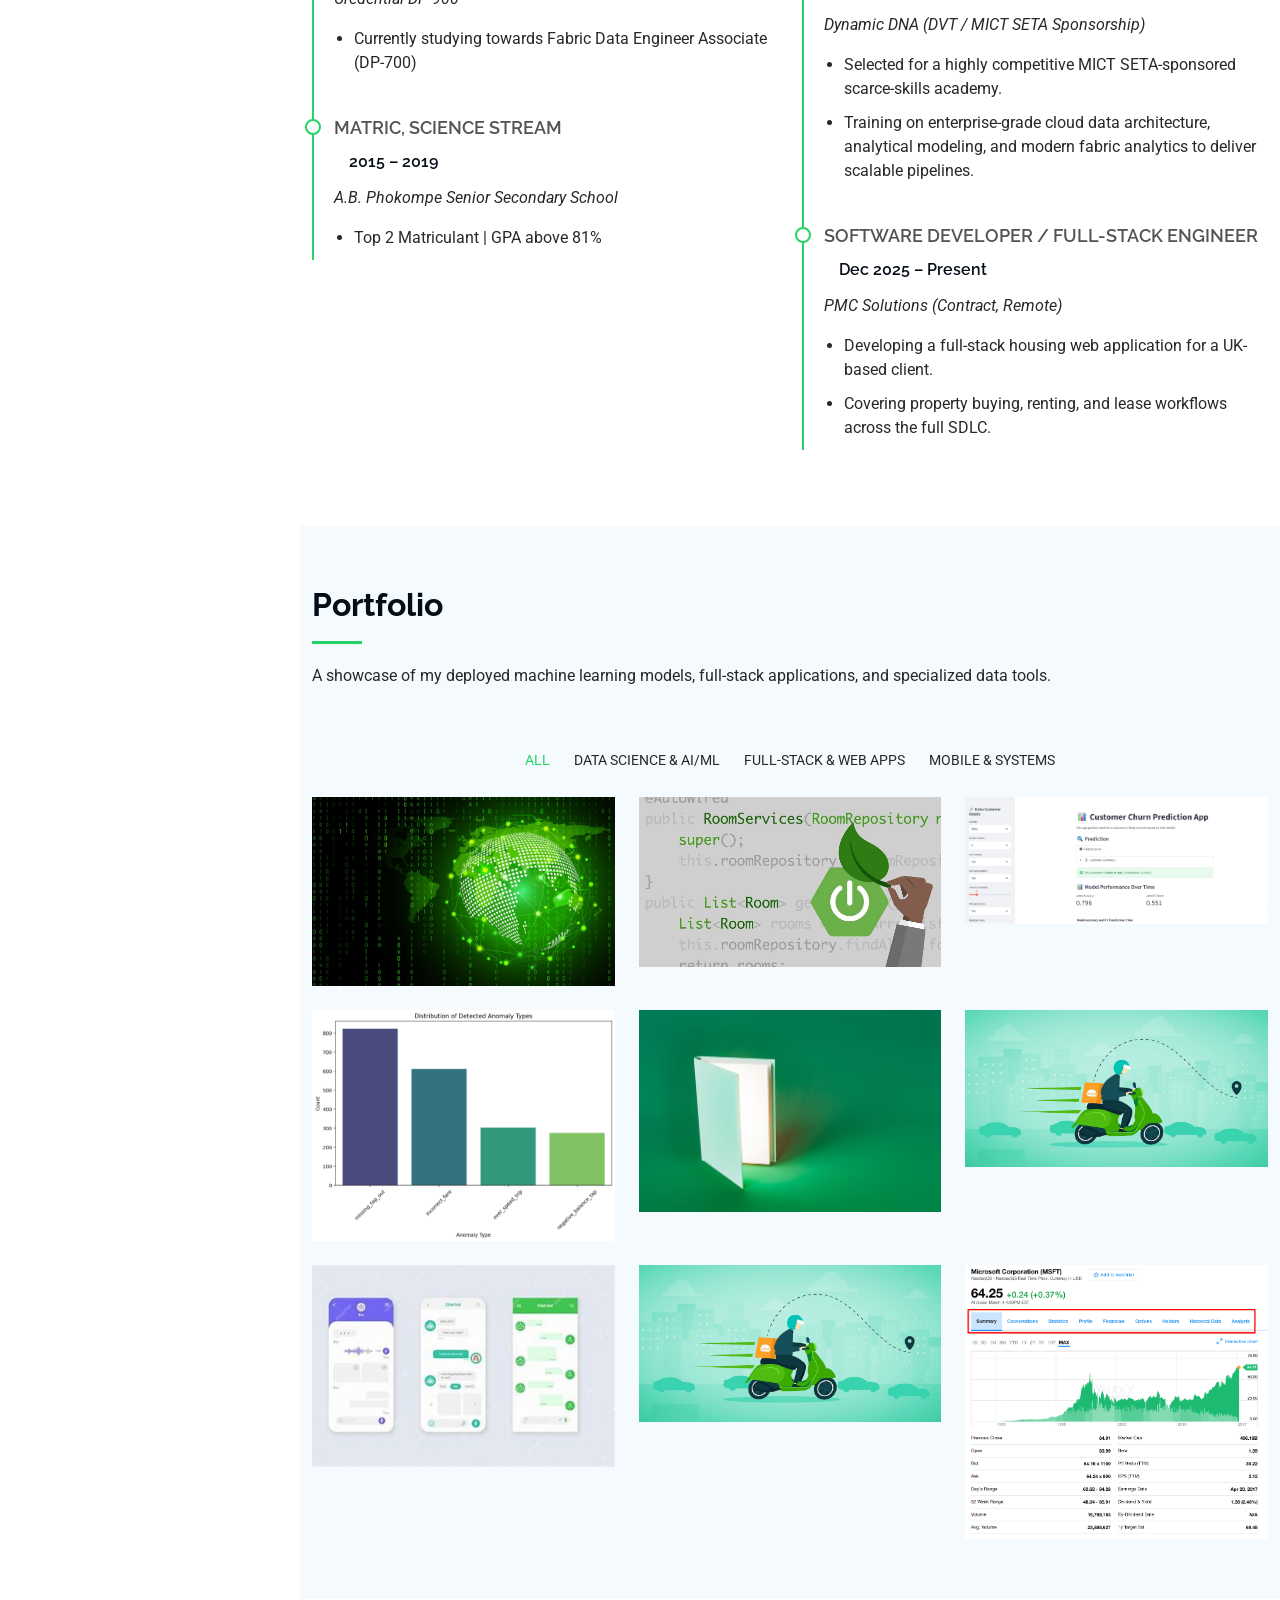
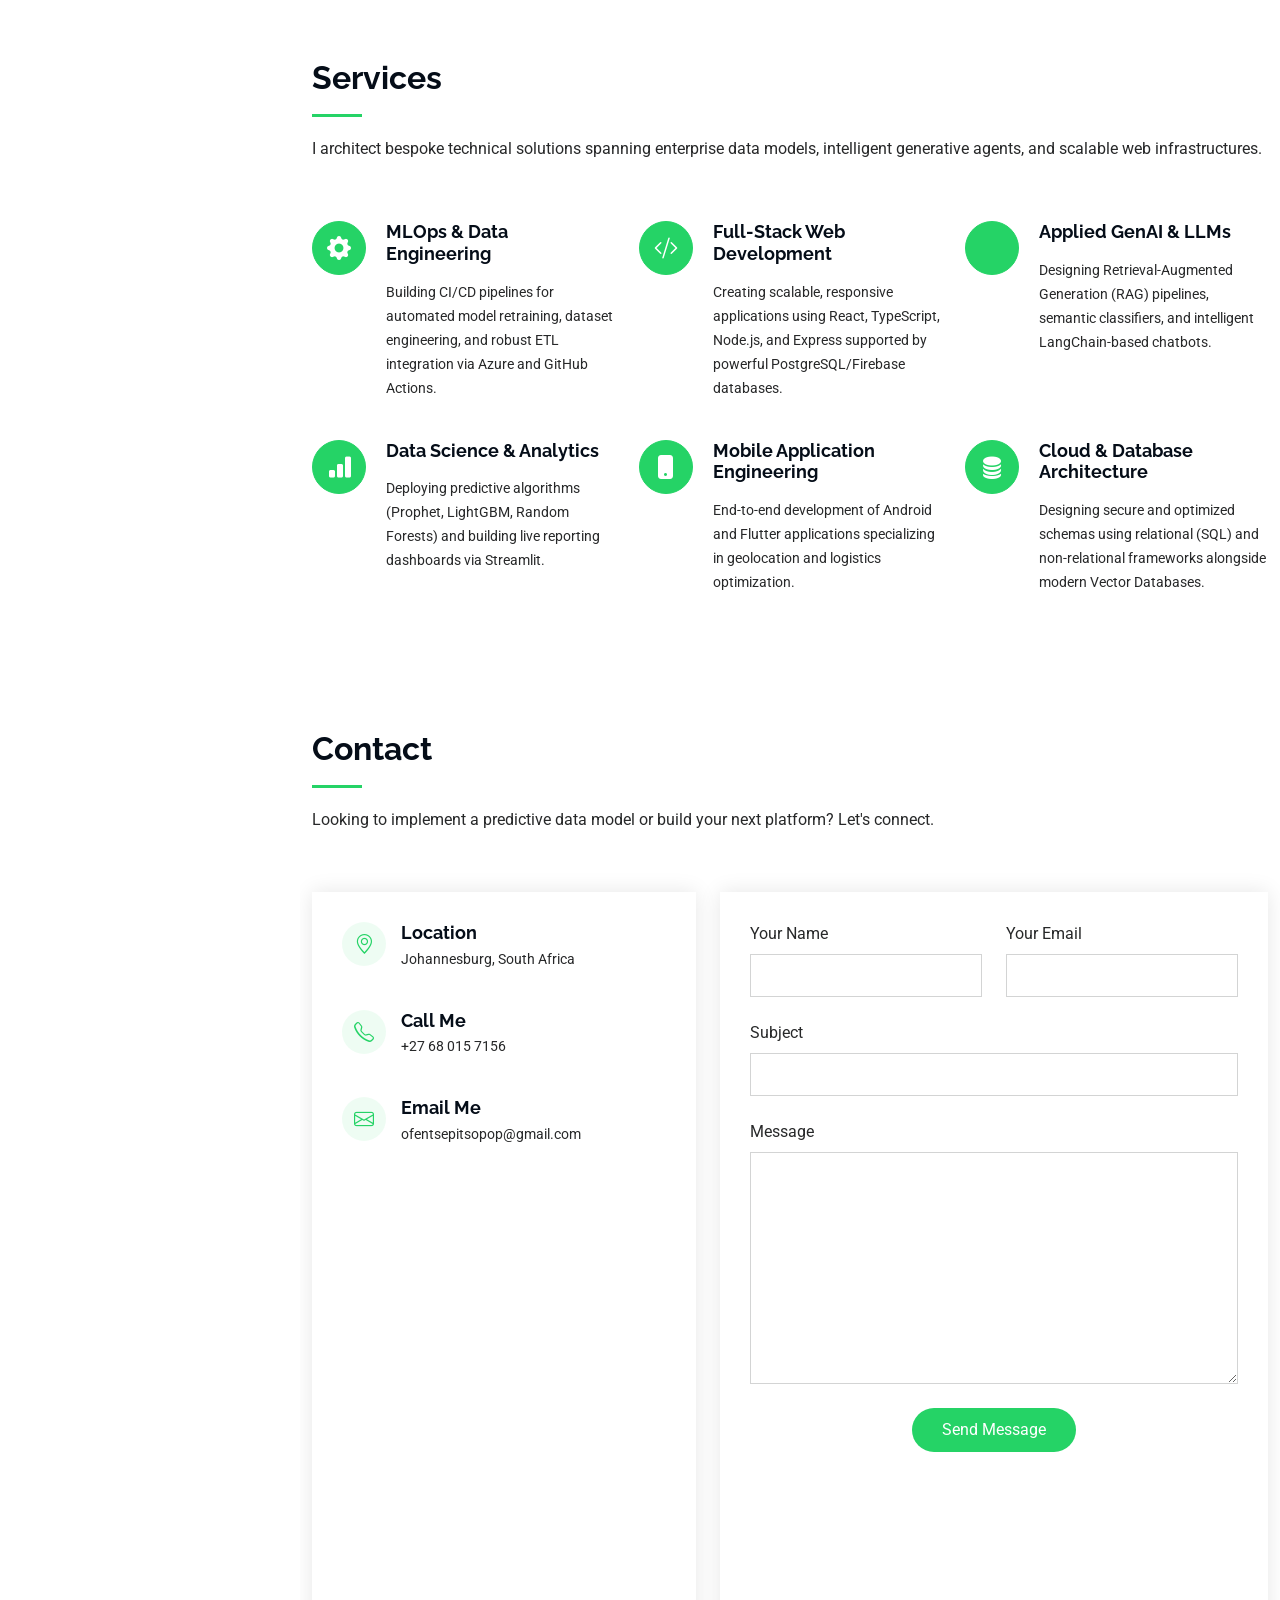
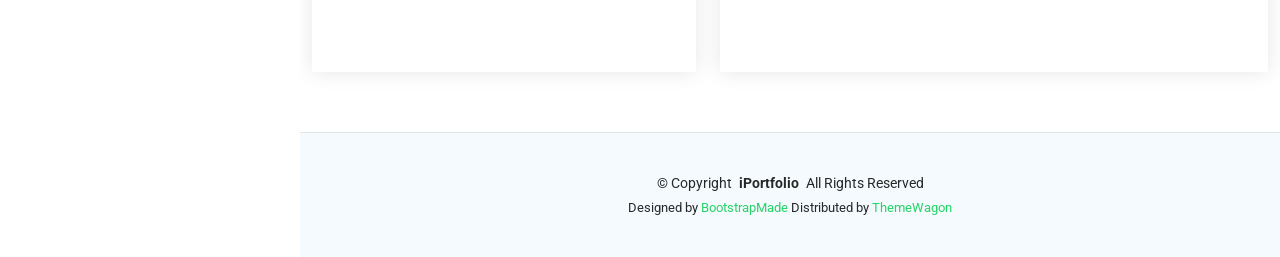
==== commit 2d79b16f: "Update print statement from 'Hello' to 'Goodbye'" ====
--- a/index.html
+++ b/index.html
@@ -5,8 +5,8 @@
   <meta charset="utf-8">
   <meta content="width=device-width, initial-scale=1.0" name="viewport">
   <title>Ofentse Pitso's Portfolio</title>
-  <meta content="" name="description">
-  <meta content="" name="keywords">
+  <meta content="Ofentse Pitso - Applied AI Engineer, ML Developer & Full-Stack Engineer" name="description">
+  <meta content="AI, Machine Learning, Data Scientist, Full-Stack Developer, Streamlit, React, Python" name="keywords">
 
   <link href="assets/img/icon.png" rel="icon">
   <link href="assets/img/apple-touch-icon.png" rel="apple-touch-icon">
@@ -31,7 +31,7 @@
     <i class="header-toggle d-xl-none bi bi-list"></i>
 
     <div class="profile-img">
-      <img src="assets/img/profile.jpg" alt="" class="img-fluid rounded-circle">
+      <img src="assets/img/profile.jpg" alt="Ofentse Pitso" class="img-fluid rounded-circle">
     </div>
 
     <a href="index.html" class="logo d-flex align-items-center justify-content-center">
@@ -51,23 +51,6 @@
         <li><a href="#resume"><i class="bi bi-file-earmark-text navicon"></i> Resume</a></li>
         <li><a href="#portfolio"><i class="bi bi-images navicon"></i> Portfolio</a></li>
         <li><a href="#services"><i class="bi bi-hdd-stack navicon"></i> Services</a></li>
-        <li class="dropdown"><a href="#"><i class="bi bi-menu-button navicon"></i> <span>Dropdown</span> <i class="bi bi-chevron-down toggle-dropdown"></i></a>
-          <ul>
-            <li><a href="#">Dropdown 1</a></li>
-            <li class="dropdown"><a href="#"><span>Deep Dropdown</span> <i class="bi bi-chevron-down toggle-dropdown"></i></a>
-              <ul>
-                <li><a href="#">Deep Dropdown 1</a></li>
-                <li><a href="#">Deep Dropdown 2</a></li>
-                <li><a href="#">Deep Dropdown 3</a></li>
-                <li><a href="#">Deep Dropdown 4</a></li>
-                <li><a href="#">Deep Dropdown 5</a></li>
-              </ul>
-            </li>
-            <li><a href="#">Dropdown 2</a></li>
-            <li><a href="#">Dropdown 3</a></li>
-            <li><a href="#">Dropdown 4</a></li>
-          </ul>
-        </li>
         <li><a href="#contact"><i class="bi bi-envelope navicon"></i> Contact</a></li>
       </ul>
     </nav>
@@ -82,7 +65,7 @@
 
       <div class="container" data-aos="fade-up" data-aos-delay="100">
         <h2>Ofentse Pitso</h2>
-        <p>I'm <span class="typed" data-typed-items="Data Scientist, ML/AI Developer, Freelancer, Android Developer, Springboot Developer">Data Scientist</span><span class="typed-cursor typed-cursor--blink" aria-hidden="true"></span><span class="typed-cursor typed-cursor--blink" aria-hidden="true"></span></p>
+        <p>I'm an <span class="typed" data-typed-items="AI Engineer, Full-Stack Developer, Machine Learning Expert, Data Scientist">AI Engineer</span><span class="typed-cursor typed-cursor--blink" aria-hidden="true"></span><span class="typed-cursor typed-cursor--blink" aria-hidden="true"></span></p>
       </div>
 
     </section>
@@ -91,7 +74,7 @@
 
       <div class="container section-title" data-aos="fade-up">
         <h2>About</h2>
-        <p>I'm a passionate developer combining data science, machine learning, and mobile app development to build solutions that matter. From backend automation with Spring Boot to Android apps and AI-powered journaling tools, I love turning ideas into impactful software.</p>
+        <p>I am an Applied AI & Machine Learning Engineer and Full-Stack Developer. I specialize in building end-to-end scalable data pipelines, predictive models, and agentic LLM systems, alongside architecting robust web and mobile applications using modern frameworks.</p>
       </div>
       
       <div class="container" data-aos="fade-up" data-aos-delay="100">
@@ -101,29 +84,29 @@
             <img src="assets/img/profile.jpg" class="img-fluid rounded" alt="">
           </div>
           <div class="col-lg-8 content">
-            <h2>Data Science Developer & Android Developer.</h2>
+            <h2>Applied AI Engineer & Full-Stack Developer.</h2>
             <p class="fst-italic py-3">
-               I focus on building useful tools — from admin automation with Spring Boot to Android apps that help users express their emotions through journaling and AI. I’m currently growing my portfolio with real-world projects that solve everyday problems, and I’m eager to collaborate with small businesses and community-based startups.</p>
+               Whether I am engineering an MLOps pipeline, forecasting demand with Facebook Prophet, deploying RAG-based LLMs, or developing a live food delivery platform for university communities, I merge deep technical data skills with real-world software engineering to solve complex problems.</p>
             <div class="row">
               <div class="col-lg-6">
                 <ul>
-                  <li><i class="bi bi-chevron-right"></i> <strong>Birthday:</strong> <span>15 July 2001</li>
-                  <li><i class="bi bi-chevron-right"></i> <strong>Website:</strong> <span><a href="https://rrepitso.github.io/my_portfolio/">Ofentse Pitso's Portfolio</a></span></li>
+                  <li><i class="bi bi-chevron-right"></i> <strong>Birthday:</strong> <span>15 July 2001</span></li>
+                  <li><i class="bi bi-chevron-right"></i> <strong>Website:</strong> <span><a href="https://rrepitso.github.io/my_portfolio/">rrepitso.github.io/my_portfolio</a></span></li>
                   <li><i class="bi bi-chevron-right"></i> <strong>Phone:</strong> <span>+27 68 015 7156</span></li>
                   <li><i class="bi bi-chevron-right"></i> <strong>City:</strong> <span>Johannesburg , ZAR</span></li>
                 </ul>
               </div>
               <div class="col-lg-6">
                 <ul>
-                  <li><i class="bi bi-chevron-right"></i> <strong>Age:</strong> <span>24</span></li>
-                  <li><i class="bi bi-chevron-right"></i> <strong>Degree:</strong> <span>Final Year Bachelors Degree</span></li>
+                  <li><i class="bi bi-chevron-right"></i> <strong>Age:</strong> <span>25</span></li>
+                  <li><i class="bi bi-chevron-right"></i> <strong>Degree:</strong> <span>BSc Computer Science (Expected 2027)</span></li>
                   <li><i class="bi bi-chevron-right"></i> <strong>Email:</strong> <span>ofentsepitsopop@gmail.com</span></li>
                   <li><i class="bi bi-chevron-right"></i> <strong>Freelance:</strong> <span>Available</span></li>
                 </ul>
               </div>
             </div>
             <p class="py-3">
-              I bring a unique blend of practical skills and community insight — whether it's streamlining local admin services or building apps that empower expression and emotional connection. My work bridges technology and real-world needs with empathy and efficiency.
+              I hold a Microsoft Certified: Azure Data Fundamentals (DP-900) certification and possess practical expertise in Python, LangChain, React, PostgreSQL, and CI/CD. From developing enterprise-grade platforms at PMC Solutions to innovating hyperlocal systems via my startup iDelivery, my core focus is building impactful, data-driven technology.
             </p>
           </div>
         </div>
@@ -138,29 +121,29 @@
           <div class="col-lg-3 col-md-6">
             <div class="stats-item">
               <i class="bi bi-code-slash"></i>
-              <span data-purecounter-start="0" data-purecounter-end="14" data-purecounter-duration="1" class="purecounter"></span>
-              <p><strong>Projects Completed</strong> <span>across mobile & AI</span></p>
+              <span data-purecounter-start="0" data-purecounter-end="48" data-purecounter-duration="1" class="purecounter"></span>
+              <p><strong>GitHub Repositories</strong> <span>spanning ML, web & mobile</span></p>
             </div>
           </div>
           <div class="col-lg-3 col-md-6">
             <div class="stats-item">
               <i class="bi bi-lightbulb"></i>
-              <span data-purecounter-start="0" data-purecounter-end="4" data-purecounter-duration="1" class="purecounter"></span>
-              <p><strong>Prototypes Built</strong> <span>for local businesses</span></p>
+              <span data-purecounter-start="0" data-purecounter-end="7" data-purecounter-duration="1" class="purecounter"></span>
+              <p><strong>Deployed Apps</strong> <span>live Streamlit & Web tools</span></p>
             </div>
           </div>
           <div class="col-lg-3 col-md-6">
             <div class="stats-item">
-              <i class="bi bi-clock"></i>
-              <span data-purecounter-start="0" data-purecounter-end="300" data-purecounter-duration="1" class="purecounter"></span>
-              <p><strong>Hours Practicing</strong> <span>new tech & frameworks</span></p>
+              <i class="bi bi-rocket"></i>
+              <span data-purecounter-start="0" data-purecounter-end="3" data-purecounter-duration="1" class="purecounter"></span>
+              <p><strong>Professional Roles</strong> <span>iDelivery, PMC, Dynamic DNA</span></p>
             </div>
           </div>
           <div class="col-lg-3 col-md-6">
             <div class="stats-item">
-              <i class="bi bi-people"></i>
-              <span data-purecounter-start="0" data-purecounter-end="2" data-purecounter-duration="1" class="purecounter"></span>
-              <p><strong>Teams Collaborated</strong> <span>on real-world challenges</span></p>
+              <i class="bi bi-award"></i>
+              <span data-purecounter-start="0" data-purecounter-end="1" data-purecounter-duration="1" class="purecounter"></span>
+              <p><strong>Cloud Certification</strong> <span>Azure Data Fundamentals</span></p>
             </div>
           </div>
         </div>
@@ -171,7 +154,7 @@
 
       <div class="container section-title" data-aos="fade-up">
         <h2>Skills</h2>
-        <p>Here’s a snapshot of the technologies I use to build real‑world solutions.</p>
+        <p>A breakdown of the core technologies I utilize to build intelligent models and scalable applications.</p>
       </div><div class="container" data-aos="fade-up" data-aos-delay="100">
 
         <div class="row skills-content skills-animation">
@@ -179,48 +162,48 @@
           <div class="col-lg-6">
 
             <div class="progress">
-              <span class="skill"><span>Python</span> <i class="val">90%</i></span>
+              <span class="skill"><span>Python (Scikit-learn, Pandas, LangChain, RAG)</span> <i class="val">95%</i></span>
+              <div class="progress-bar-wrap">
+                <div class="progress-bar" role="progressbar" aria-valuenow="95" aria-valuemin="0" aria-valuemax="100"></div>
+              </div>
+            </div><div class="progress">
+              <span class="skill"><span>React, TypeScript & Web Frontend</span> <i class="val">85%</i></span>
+              <div class="progress-bar-wrap">
+                <div class="progress-bar" role="progressbar" aria-valuenow="85" aria-valuemin="0" aria-valuemax="100"></div>
+              </div>
+            </div><div class="progress">
+              <span class="skill"><span>Data Vis & Dashboards (Streamlit, Tableau)</span> <i class="val">90%</i></span>
               <div class="progress-bar-wrap">
                 <div class="progress-bar" role="progressbar" aria-valuenow="90" aria-valuemin="0" aria-valuemax="100"></div>
               </div>
             </div><div class="progress">
-              <span class="skill"><span>FastAPI</span> <i class="val">80%</i></span>
+              <span class="skill"><span>Flutter & Java (Mobile)</span> <i class="val">75%</i></span>
+              <div class="progress-bar-wrap">
+                <div class="progress-bar" role="progressbar" aria-valuenow="75" aria-valuemin="0" aria-valuemax="100"></div>
+              </div>
+            </div></div>
+
+          <div class="col-lg-6">
+
+            <div class="progress">
+              <span class="skill"><span>SQL, PostgreSQL & Vector Databases</span> <i class="val">85%</i></span>
+              <div class="progress-bar-wrap">
+                <div class="progress-bar" role="progressbar" aria-valuenow="85" aria-valuemin="0" aria-valuemax="100"></div>
+              </div>
+            </div><div class="progress">
+              <span class="skill"><span>MLOps, CI/CD (GitHub Actions) & Cloud Deployment</span> <i class="val">80%</i></span>
               <div class="progress-bar-wrap">
                 <div class="progress-bar" role="progressbar" aria-valuenow="80" aria-valuemin="0" aria-valuemax="100"></div>
               </div>
             </div><div class="progress">
-              <span class="skill"><span>Java (Android)</span> <i class="val">75%</i></span>
-              <div class="progress-bar-wrap">
-                <div class="progress-bar" role="progressbar" aria-valuenow="75" aria-valuemin="0" aria-valuemax="100"></div>
+              <span class="skill"><span>Backend (Node.js, Express, Firebase)</span> <i class="val">85%</i></span>
+              <div class="progress-bar-wrap">
+                <div class="progress-bar" role="progressbar" aria-valuenow="85" aria-valuemin="0" aria-valuemax="100"></div>
               </div>
             </div><div class="progress">
-              <span class="skill"><span>Flutter</span> <i class="val">65%</i></span>
-              <div class="progress-bar-wrap">
-                <div class="progress-bar" role="progressbar" aria-valuenow="65" aria-valuemin="0" aria-valuemax="100"></div>
-              </div>
-            </div></div>
-
-          <div class="col-lg-6">
-
-            <div class="progress">
-              <span class="skill"><span>C++</span> <i class="val">70%</i></span>
-              <div class="progress-bar-wrap">
-                <div class="progress-bar" role="progressbar" aria-valuenow="70" aria-valuemin="0" aria-valuemax="100"></div>
-              </div>
-            </div><div class="progress">
-              <span class="skill"><span>SQL</span> <i class="val">75%</i></span>
-              <div class="progress-bar-wrap">
-                <div class="progress-bar" role="progressbar" aria-valuenow="75" aria-valuemin="0" aria-valuemax="100"></div>
-              </div>
-            </div><div class="progress">
-              <span class="skill"><span>Firebase</span> <i class="val">85%</i></span>
-              <div class="progress-bar-wrap">
-                <div class="progress-bar" role="progressbar" aria-valuenow="85" aria-valuemin="0" aria-valuemax="100"></div>
-              </div>
-            </div><div class="progress">
-              <span class="skill"><span>JavaScript</span> <i class="val">50%</i></span>
-              <div class="progress-bar-wrap">
-                <div class="progress-bar" role="progressbar" aria-valuenow="50" aria-valuemin="0" aria-valuemax="100"></div>
+              <span class="skill"><span>AI & GenAI API Integration (Gemini, GenAI v2)</span> <i class="val">90%</i></span>
+              <div class="progress-bar-wrap">
+                <div class="progress-bar" role="progressbar" aria-valuenow="90" aria-valuemin="0" aria-valuemax="100"></div>
               </div>
             </div></div>
 
@@ -233,47 +216,66 @@
     <section id="resume" class="resume section">
       <div class="container section-title" data-aos="fade-up">
         <h2>Resume</h2>
-        <p>A snapshot of my path: from digital arts and engineering studies to hands-on coding bootcamps and entrepreneurship.</p>
+        <p>My professional trajectory combining rigorous computer science education with real-world startup founding and full-stack engineering experience.</p>
       </div>
 
       <div class="container">
         <div class="row">
           <div class="col-lg-6" data-aos="fade-up" data-aos-delay="100">
-            <h3 class="resume-title">Education & Training</h3>
+            <h3 class="resume-title">Education & Certifications</h3>
             <div class="resume-item pb-0">
-              <h4>University of Fort Hare</h4>
-              <h5>2023 – Present</h5>
-              <p><em>BSc Computer Science</em></p>
+              <h4>BSc Computer Science (Major: Mathematics)</h4>
+              <h5>2023 – Expected May 2027</h5>
+              <p><em>University of Fort Hare</em></p>
+              <ul>
+                <li>GPA: >65%</li>
+                <li>Relevant Coursework: Data Structures, Algorithms, Statistics, Databases.</li>
+              </ul>
             </div>
             <div class="resume-item">
-              <h4>Data Science Academy (Umuzi)</h4>
-              <h5>2021</h5>
-              <p><em>One-month intensive bootcamp</em></p>
+              <h4>Microsoft Certified: Azure Data Fundamentals</h4>
+              <h5>July 2026</h5>
+              <p><em>Credential DP-900</em></p>
+              <ul>
+                 <li>Currently studying towards Fabric Data Engineer Associate (DP-700)</li>
+              </ul>
             </div>
             <div class="resume-item">
-              <h4>Full-Stack Coding (WeThinkCode!)</h4>
-              <h5>2020</h5>
-              <p><em>Week-long hands-on bootcamp</em></p>
+              <h4>Matric, Science Stream</h4>
+              <h5>2015 – 2019</h5>
+              <p><em>A.B. Phokompe Senior Secondary School</em></p>
+              <ul>
+                <li>Top 2 Matriculant | GPA above 81%</li>
+              </ul>
             </div>
           </div>
           <div class="col-lg-6" data-aos="fade-up" data-aos-delay="200">
-            <h3 class="resume-title">Experience & Projects</h3>
+            <h3 class="resume-title">Professional Experience</h3>
             <div class="resume-item">
-              <h4>Entrepreneur & Founder</h4>
-              <h5>2022 – Present</h5>
-              <p><em>Atchar Sales Business</em></p>
+              <h4>Founder & Lead Software Engineer</h4>
+              <h5>Jan 2026 – Present</h5>
+              <p><em>iDelivery, University of Fort Hare (idelivery.co.za)</em></p>
               <ul>
-                <li>Created branding, handled production and sales across local markets.</li>
-                <li>Managed inventory, finances, and customer relationships.</li>
+                <li>Founded and engineered a live hyperlocal food delivery platform for the university community.</li>
+                <li>Led deployment and iterative improvements driven by real user feedback using modern full-stack architectures.</li>
               </ul>
             </div>
             <div class="resume-item">
-              <h4>Internships (Sibanye Stillwater)</h4>
-              <h5>Dec 2019 – Feb 2020 & Dec 2020 – Feb 2021</h5>
-              <p><em>Technical & Engineering intern roles</em></p>
+              <h4>Systems Development & Data Specialist</h4>
+              <h5>June 2026 – Present</h5>
+              <p><em>Dynamic DNA (DVT / MICT SETA Sponsorship)</em></p>
               <ul>
-                <li>Supported basic electrical workflows.</li>
-                <li>Gained client-facing sales experience during brief Clientèle tenure.</li>
+                <li>Selected for a highly competitive MICT SETA-sponsored scarce-skills academy.</li>
+                <li>Training on enterprise-grade cloud data architecture, analytical modeling, and modern fabric analytics to deliver scalable pipelines.</li>
+              </ul>
+            </div>
+            <div class="resume-item">
+              <h4>Software Developer / Full-Stack Engineer</h4>
+              <h5>Dec 2025 – Present</h5>
+              <p><em>PMC Solutions (Contract, Remote)</em></p>
+              <ul>
+                <li>Developing a full-stack housing web application for a UK-based client.</li>
+                <li>Covering property buying, renting, and lease workflows across the full SDLC.</li>
               </ul>
             </div>
           </div>
@@ -284,107 +286,118 @@
     <section id="portfolio" class="portfolio section light-background">
       <div class="container section-title" data-aos="fade-up">
         <h2>Portfolio</h2>
-        <p>A showcase of my key work: mobile apps, backend services, and data science projects.</p>
+        <p>A showcase of my deployed machine learning models, full-stack applications, and specialized data tools.</p>
       </div>
 
       <div class="container">
         <ul class="portfolio-filters isotope-filters" data-aos="fade-up" data-aos-delay="100">
           <li data-filter="*" class="filter-active">All</li>
-          <li data-filter=".filter-app">Android Apps</li>
-          <li data-filter=".filter-backend">Backends</li>
-          <li data-filter=".filter-ml">Data Science</li>
+          <li data-filter=".filter-ml">Data Science & AI/ML</li>
+          <li data-filter=".filter-app">Full-Stack & Web Apps</li>
+          <li data-filter=".filter-backend">Mobile & Systems</li>
         </ul>
 
         <div class="row gy-4 isotope-container" data-aos="fade-up" data-aos-delay="200">
 
+          <div class="col-lg-4 col-md-6 portfolio-item isotope-item filter-ml">
+            <div class="portfolio-content h-100">
+              <img src="assets/img/portfolio/data.png" class="img-fluid" alt="World Cup Match Prediction">
+              <div class="portfolio-info">
+                <h4>FIFA World Cup 2026 Match Prediction</h4>
+                <p>Agentic LLM & predictive match analysis deployed via Streamlit</p>
+                <a href="assets/img/portfolio/data.png" class="glightbox preview-link" data-gallery="portfolio-ml"><i class="bi bi-zoom-in"></i></a>
+                <a href="https://world-cup-2026-bets.streamlit.app/" class="details-link" title="Live Streamlit App" target="_blank"><i class="bi bi-link-45deg"></i></a>
+                <a href="https://github.com/RrePitso/World-Cup-2026-Bets" class="repo-link" target="_blank">Repo</a>
+              </div>
+            </div>
+          </div>
+
+          <div class="col-lg-4 col-md-6 portfolio-item isotope-item filter-ml">
+            <div class="portfolio-content h-100">
+              <img src="assets/img/portfolio/spring.png" class="img-fluid" alt="SpazaML Dashboard">
+              <div class="portfolio-info">
+                <h4>SpazaML - Demand Forecasting</h4>
+                <p>Prophet time-series forecasting for SA Spaza shops</p>
+                <a href="assets/img/portfolio/spring.png" class="glightbox preview-link" data-gallery="portfolio-ml"><i class="bi bi-zoom-in"></i></a>
+                <a href="https://spazaml-6rnex2xkxidhmv2xrqjxnn.streamlit.app/" class="details-link" title="Live Streamlit App" target="_blank"><i class="bi bi-link-45deg"></i></a>
+                <a href="https://github.com/RrePitso/SpazaML" class="repo-link" target="_blank">Repo</a>
+              </div>
+            </div>
+          </div>
+
+          <div class="col-lg-4 col-md-6 portfolio-item isotope-item filter-ml">
+            <div class="portfolio-content h-100">
+              <img src="assets/img/Screenshot (2).png" class="img-fluid" alt="MLOps Churn Prediction">
+              <div class="portfolio-info">
+                <h4>MLOps Customer Churn Pipeline</h4>
+                <p>Automated CI/CD retraining pipeline via GitHub Actions & Streamlit</p>
+                <a href="assets/img/Screenshot (2).png" class="glightbox preview-link" data-gallery="portfolio-ml"><i class="bi bi-zoom-in"></i></a>
+                <a href="https://mlops-churn-demo.streamlit.app/" class="details-link" title="Live Streamlit App" target="_blank"><i class="bi bi-link-45deg"></i></a>
+                <a href="https://github.com/RrePitso/mlops-churn-demo" class="repo-link" target="_blank">Repo</a>
+              </div>
+            </div>
+          </div>
+
+          <div class="col-lg-4 col-md-6 portfolio-item isotope-item filter-ml">
+            <div class="portfolio-content h-100">
+              <img src="assets/img/Anomalies.png" class="img-fluid" alt="Transport AFC Dashboard">
+              <div class="portfolio-info">
+                <h4>Transport AFC Analytics</h4>
+                <p>Anomaly detection & revenue leakage simulation</p>
+                <a href="assets/img/Anomalies.png" class="glightbox preview-link" data-gallery="portfolio-ml"><i class="bi bi-zoom-in"></i></a>
+                <a href="https://departmentoftransportpitch.streamlit.app/" class="details-link" title="Live Streamlit App" target="_blank"><i class="bi bi-link-45deg"></i></a>
+                <a href="https://github.com/RrePitso/department_of_transport_pitch" class="repo-link" target="_blank">Repo</a>
+              </div>
+            </div>
+          </div>
+
           <div class="col-lg-4 col-md-6 portfolio-item isotope-item filter-app">
             <div class="portfolio-content h-100">
-              <img src="assets/img/portfolio/chat.png" class="img-fluid" alt="Journal Chatbot">
-              <div class="portfolio-info">
-                <h4>Emotion Support Journal</h4>
-                <p>AI‑driven Android journaling app</p>
+              <img src="assets/img/portfolio/textbook.png" class="img-fluid" alt="Accounting Dashboard">
+              <div class="portfolio-info">
+                <h4>Financial Accounting Tracker</h4>
+                <p>Streamlit web application with PDF/Excel reporting</p>
+                <a href="assets/img/portfolio/textbook.png" class="glightbox preview-link" data-gallery="portfolio-app"><i class="bi bi-zoom-in"></i></a>
+                <a href="https://accountinggit-ea8jmzbbhbgswyxj9us4ff.streamlit.app/" class="details-link" title="Live Streamlit App" target="_blank"><i class="bi bi-link-45deg"></i></a>
+                <a href="https://github.com/RrePitso/accounting" class="repo-link" target="_blank">Repo</a>
+              </div>
+            </div>
+          </div>
+
+          <div class="col-lg-4 col-md-6 portfolio-item isotope-item filter-app">
+            <div class="portfolio-content h-100">
+              <img src="assets/img/portfolio/delivery.png" class="img-fluid" alt="Collivery Estimator">
+              <div class="portfolio-info">
+                <h4>Collivery Cost Estimator</h4>
+                <p>Real-time delivery cost computation engine</p>
+                <a href="assets/img/portfolio/delivery.png" class="glightbox preview-link" data-gallery="portfolio-app"><i class="bi bi-zoom-in"></i></a>
+                <a href="https://colliveryestimator.streamlit.app/" class="details-link" title="Live Streamlit App" target="_blank"><i class="bi bi-link-45deg"></i></a>
+              </div>
+            </div>
+          </div>
+
+          <div class="col-lg-4 col-md-6 portfolio-item isotope-item filter-app">
+            <div class="portfolio-content h-100">
+              <img src="assets/img/portfolio/chat.png" class="img-fluid" alt="Ko Kolobeng">
+              <div class="portfolio-info">
+                <h4>Ko Kolobeng Regional Concept</h4>
+                <p>Interactive web dashboard prototype</p>
                 <a href="assets/img/portfolio/chat.png" class="glightbox preview-link" data-gallery="portfolio-app"><i class="bi bi-zoom-in"></i></a>
-                <a href="portfolio-details/journal-chatbot.html" class="details-link" title="More Details"><i class="bi bi-link-45deg"></i></a>
-                <a href="https://github.com/RrePitso/Emotional_Support_App_Android.git" class="repo-link" target="_blank">Repo</a>
-              </div>
-            </div>
-          </div>
-
-          <div class="col-lg-4 col-md-6 portfolio-item isotope-item filter-backend">
-            <div class="portfolio-content h-100">
-              <img src="assets/img/portfolio/spring.png" class="img-fluid" alt="Spring Boot Dashboard">
-              <div class="portfolio-info">
-                <h4>Spring Boot Dashboard</h4>
-                <p>University assignment: admin automation</p>
-                <a href="assets/img/portfolio/spring.png" class="glightbox preview-link" data-gallery="portfolio-backend"><i class="bi bi-zoom-in"></i></a>
-                <a href="portfolio-details/springboot-dashboard.html" class="details-link" title="More Details"><i class="bi bi-link-45deg"></i></a>
-                <a href="https://github.com/vethenzukiso/SpringAssignment1.git" class="repo-link" target="_blank">Repo</a>
+                <a href="https://kokolobengdemo.streamlit.app/" class="details-link" title="Live Streamlit App" target="_blank"><i class="bi bi-link-45deg"></i></a>
+                <a href="https://github.com/RrePitso/Ko_kolobeng_demo" class="repo-link" target="_blank">Repo</a>
               </div>
             </div>
           </div>
 
           <div class="col-lg-4 col-md-6 portfolio-item isotope-item filter-app">
             <div class="portfolio-content h-100">
-              <img src="assets/img/portfolio/delivery.png" class="img-fluid" alt="Delivery App">
-              <div class="portfolio-info">
-                <h4>Food & Parcel Delivery</h4>
-                <p>Java/Kotlin Android app</p>
+              <img src="assets/img/portfolio/delivery.png" class="img-fluid" alt="FlavourFleet iDelivery">
+              <div class="portfolio-info">
+                <h4>FlavourFleet / iDelivery</h4>
+                <p>Full-Stack React/Node.js Food Delivery Platform</p>
                 <a href="assets/img/portfolio/delivery.png" class="glightbox preview-link" data-gallery="portfolio-app"><i class="bi bi-zoom-in"></i></a>
-                <a href="portfolio-details/food-delivery.html" class="details-link" title="More Details"><i class="bi bi-link-45deg"></i></a>
-                <a href="https://github.com/RrePitso/Vela_deliveries.git" class="repo-link" target="_blank">Repo</a>
-                <a href="assets/apk/Vela.0.1.apk" class="apk-link">APK</a>
-              </div>
-            </div>
-          </div>
-
-          <div class="col-lg-4 col-md-6 portfolio-item isotope-item filter-app">
-            <div class="portfolio-content h-100">
-              <img src="assets/img/portfolio/textbook.png" class="img-fluid" alt="Textbook App">
-              <div class="portfolio-info">
-                <h4>Textbook Listing App</h4>
-                <p>Java Android app for textbook listings</p>
-                <a href="assets/img/portfolio/textbook.png" class="glightbox preview-link" data-gallery="portfolio-app"><i class="bi bi-zoom-in"></i></a>
-                <a href="portfolio-details/textbook-app.html" class="details-link" title="More Details"><i class="bi bi-link-45deg"></i></a>
-                <a href="https://github.com/RrePitso/Assignment_2.git" class="repo-link" target="_blank">Repo</a>
-              </div>
-            </div>
-          </div>
-
-          <div class="col-lg-4 col-md-6 portfolio-item isotope-item filter-ml">
-            <div class="portfolio-content h-100">
-              <img src="assets/img/portfolio/data.png" class="img-fluid" alt="Data Science Projects">
-              <div class="portfolio-info">
-                <h4>Data Science Experiments</h4>
-                <p>ML models, dashboards, and notebooks</p>
-                <a href="assets/img/portfolio/data.png" class="glightbox preview-link" data-gallery="portfolio-ml"><i class="bi bi-zoom-in"></i></a>
-                <a href="portfolio-details/data-science.html" class="details-link" title="More Details"><i class="bi bi-link-45deg"></i></a>
-                <a href="https://github.com/RrePitso/Road-To-Google-Employment.git" class="repo-link" target="_blank">Repo</a>
-              </div>
-            </div>
-          </div>
-
-          <div class="col-lg-4 col-md-6 portfolio-item isotope-item filter-ml">
-            <div class="portfolio-content h-100">
-              <img src="assets/img/Screenshot (2).png" class="img-fluid" alt="MLOps Churn Prediction">
-              <div class="portfolio-info">
-                <h4>MLOps Churn Prediction</h4>
-                <p>Automated pipeline with GitHub Actions & Streamlit</p>
-                <a href="assets/img/Screenshot (2).png" class="glightbox preview-link" data-gallery="portfolio-ml" title="MLOps Churn Prediction"><i class="bi bi-zoom-in"></i></a>
-                <a href="https://github.com/RrePitso/mlops-churn-demo" class="details-link" title="More Details" target="_blank"><i class="bi bi-link-45deg"></i></a>
-                <a href="https://github.com/RrePitso/mlops-churn-demo" class="repo-link" target="_blank">Repo</a>
-              </div>
-            </div>
-          </div>
-
-          <div class="col-lg-4 col-md-6 portfolio-item isotope-item filter-ml">
-            <div class="portfolio-content h-100">
-              <img src="assets/img/Anomalies.png" class="img-fluid" alt="Transport AFC Dashboard">
-              <div class="portfolio-info">
-                <h4>Transport AFC Dashboard</h4>
-                <p>Anomaly detection & revenue leakage simulation</p>
-                <a href="assets/img/Anomalies.png" class="glightbox preview-link" data-gallery="portfolio-ml" title="Transport AFC Dashboard"><i class="bi bi-zoom-in"></i></a>
-                <a href="https://departmentoftransportpitch.streamlit.app/" class="details-link" title="Live App" target="_blank"><i class="bi bi-link-45deg"></i></a>
-                <a href="https://github.com/RrePitso/department_of_transport_pitch" class="repo-link" target="_blank">Repo</a>
+                <a href="https://github.com/RrePitso/FlavourFleet" class="details-link" title="GitHub Repo" target="_blank"><i class="bi bi-link-45deg"></i></a>
+                <a href="https://github.com/RrePitso/FlavourFleet" class="repo-link" target="_blank">Repo</a>
               </div>
             </div>
           </div>
@@ -395,22 +408,9 @@
               <div class="portfolio-info">
                 <h4>JSE Quant Growth Model</h4>
                 <p>Stock-picking system using LightGBM & Yahoo Finance</p>
-                <a href="assets/img/yahoo-finance-summary.png" class="glightbox preview-link" data-gallery="portfolio-ml" title="JSE Quant Growth Model"><i class="bi bi-zoom-in"></i></a>
+                <a href="assets/img/yahoo-finance-summary.png" class="glightbox preview-link" data-gallery="portfolio-ml"><i class="bi bi-zoom-in"></i></a>
                 <a href="https://github.com/RrePitso/jse_quant_growth" class="details-link" title="More Details" target="_blank"><i class="bi bi-link-45deg"></i></a>
                 <a href="https://github.com/RrePitso/jse_quant_growth" class="repo-link" target="_blank">Repo</a>
-              </div>
-            </div>
-          </div>
-
-          <div class="col-lg-4 col-md-6 portfolio-item isotope-item filter-ml">
-            <div class="portfolio-content h-100">
-              <img src="assets/img/retention.png" class="img-fluid" alt="Customer Retention Analytics">
-              <div class="portfolio-info">
-                <h4>Customer Retention Analytics</h4>
-                <p>Predictive analytics for banking customer churn</p>
-                <a href="assets/img/retention.png" class="glightbox preview-link" data-gallery="portfolio-ml" title="Customer Retention Analytics"><i class="bi bi-zoom-in"></i></a>
-                <a href="https://github.com/RrePitso/customer_retention_predictive_analytics" class="details-link" title="More Details" target="_blank"><i class="bi bi-link-45deg"></i></a>
-                <a href="https://github.com/RrePitso/customer_retention_predictive_analytics" class="repo-link" target="_blank">Repo</a>
               </div>
             </div>
           </div>
@@ -422,45 +422,45 @@
     <section id="services" class="services section">
       <div class="container section-title" data-aos="fade-up">
         <h2>Services</h2>
-        <p>I help businesses and communities with custom software—from automated back‑end workflows to mobile solutions and data insights.</p>
+        <p>I architect bespoke technical solutions spanning enterprise data models, intelligent generative agents, and scalable web infrastructures.</p>
       </div><div class="container">
         <div class="row gy-4">
 
           <div class="col-lg-4 col-md-6 service-item d-flex" data-aos="fade-up" data-aos-delay="100">
             <div class="icon flex-shrink-0"><i class="bi bi-gear-fill"></i></div>
             <div>
-              <h4 class="title"><a href="service-details/backend-automation.html" class="stretched-link">Backend Automation</a></h4>
-              <p class="description">APIs & tools with Spring Boot or FastAPI to streamline admin tasks, document generation, and data workflows.</p>
+              <h4 class="title"><a href="#" class="stretched-link">MLOps & Data Engineering</a></h4>
+              <p class="description">Building CI/CD pipelines for automated model retraining, dataset engineering, and robust ETL integration via Azure and GitHub Actions.</p>
             </div>
           </div><div class="col-lg-4 col-md-6 service-item d-flex" data-aos="fade-up" data-aos-delay="200">
-            <div class="icon flex-shrink-0"><i class="bi bi-phone-fill"></i></div>
+            <div class="icon flex-shrink-0"><i class="bi bi-code-slash"></i></div>
             <div>
-              <h4 class="title"><a href="service-details/mobile-development.html" class="stretched-link">Mobile App Development</a></h4>
-              <p class="description">End‑to‑end Android & Flutter apps—UI/UX design, Firebase integration, offline support, and APK packaging.</p>
+              <h4 class="title"><a href="#" class="stretched-link">Full-Stack Web Development</a></h4>
+              <p class="description">Creating scalable, responsive applications using React, TypeScript, Node.js, and Express supported by powerful PostgreSQL/Firebase databases.</p>
             </div>
           </div><div class="col-lg-4 col-md-6 service-item d-flex" data-aos="fade-up" data-aos-delay="300">
             <div class="icon flex-shrink-0"><i class="bi bi-brain"></i></div>
             <div>
-              <h4 class="title"><a href="service-details/ml-ai.html" class="stretched-link">Machine Learning & AI</a></h4>
-              <p class="description">Predictive models, NLP chatbots, and analytics pipelines in Python—bringing data to life with scikit‑learn, TensorFlow, and more.</p>
+              <h4 class="title"><a href="#" class="stretched-link">Applied GenAI & LLMs</a></h4>
+              <p class="description">Designing Retrieval-Augmented Generation (RAG) pipelines, semantic classifiers, and intelligent LangChain-based chatbots.</p>
             </div>
           </div><div class="col-lg-4 col-md-6 service-item d-flex" data-aos="fade-up" data-aos-delay="400">
             <div class="icon flex-shrink-0"><i class="bi bi-bar-chart-fill"></i></div>
             <div>
-              <h4 class="title"><a href="service-details/data-dashboards.html" class="stretched-link">Data Dashboards</a></h4>
-              <p class="description">Interactive Python dashboards (Dash, Streamlit) and SQL‑powered reports to turn metrics into insights.</p>
+              <h4 class="title"><a href="#" class="stretched-link">Data Science & Analytics</a></h4>
+              <p class="description">Deploying predictive algorithms (Prophet, LightGBM, Random Forests) and building live reporting dashboards via Streamlit.</p>
             </div>
           </div><div class="col-lg-4 col-md-6 service-item d-flex" data-aos="fade-up" data-aos-delay="500">
+            <div class="icon flex-shrink-0"><i class="bi bi-phone-fill"></i></div>
+            <div>
+              <h4 class="title"><a href="#" class="stretched-link">Mobile Application Engineering</a></h4>
+              <p class="description">End-to-end development of Android and Flutter applications specializing in geolocation and logistics optimization.</p>
+            </div>
+          </div><div class="col-lg-4 col-md-6 service-item d-flex" data-aos="fade-up" data-aos-delay="600">
             <div class="icon flex-shrink-0"><i class="bi bi-database-fill"></i></div>
             <div>
-              <h4 class="title"><a href="service-details/database-design.html" class="stretched-link">Database Design & SQL</a></h4>
-              <p class="description">Schema design, query optimization, and data migrations in MySQL/PostgreSQL to keep your data structured and efficient.</p>
-            </div>
-          </div><div class="col-lg-4 col-md-6 service-item d-flex" data-aos="fade-up" data-aos-delay="600">
-            <div class="icon flex-shrink-0"><i class="bi bi-headset"></i></div>
-            <div>
-              <h4 class="title"><a href="service-details/consulting.html" class="stretched-link">Consulting & Support</a></h4>
-              <p class="description">Virtual assistance for small teams: code reviews, troubleshooting, deployment guidance, and training sessions.</p>
+              <h4 class="title"><a href="#" class="stretched-link">Cloud & Database Architecture</a></h4>
+              <p class="description">Designing secure and optimized schemas using relational (SQL) and non-relational frameworks alongside modern Vector Databases.</p>
             </div>
           </div></div>
       </div>
@@ -468,7 +468,7 @@
 
       <div class="container section-title" data-aos="fade-up">
         <h2>Contact</h2>
-        <p>Have a project in mind or need a developer? Reach out and let's build something great together.</p>
+        <p>Looking to implement a predictive data model or build your next platform? Let's connect.</p>
       </div><div class="container" data-aos="fade-up" data-aos-delay="100">
 
         <div class="row gy-4">
@@ -479,19 +479,19 @@
               <div class="info-item d-flex" data-aos="fade-up" data-aos-delay="200">
                 <i class="bi bi-geo-alt flex-shrink-0"></i>
                 <div>
-                  <h3>Address</h3>
-                  <p>12408 Selopethema Street, Mohlakeng, Johannesburg, 1759</p>
+                  <h3>Location</h3>
+                  <p>Johannesburg, South Africa</p>
                 </div>
               </div><div class="info-item d-flex" data-aos="fade-up" data-aos-delay="300">
                 <i class="bi bi-telephone flex-shrink-0"></i>
                 <div>
-                  <h3>Call Us</h3>
+                  <h3>Call Me</h3>
                   <p>+27 68 015 7156</p>
                 </div>
               </div><div class="info-item d-flex" data-aos="fade-up" data-aos-delay="400">
                 <i class="bi bi-envelope flex-shrink-0"></i>
                 <div>
-                  <h3>Email Us</h3>
+                  <h3>Email Me</h3>
                   <p>ofentsepitsopop@gmail.com</p>
                 </div>
               </div><iframe src="https://www.google.com/maps/embed?pb=!1m18!1m12!1m3!1d3579.011622342197!2d27.702749400000002!3d-26.228811899999982!2m3!1f0!2f0!3f0!3m2!1i1024!2i768!4f13.1!3m3!1m2!1s0x1e95bce2d1d1c96d%3A0xe8fc034241e2a5a3!2s12408%20Selope%20Thema%20St%2C%20Mohlakeng%2C%20Randfontein%2C%201766!5e0!3m2!1sen!2sza!4v1747854485059!5m2!1sen!2sza" width="600" height="450" style="border:0;" allowfullscreen="" loading="lazy" referrerpolicy="no-referrer-when-downgrade"></iframe>
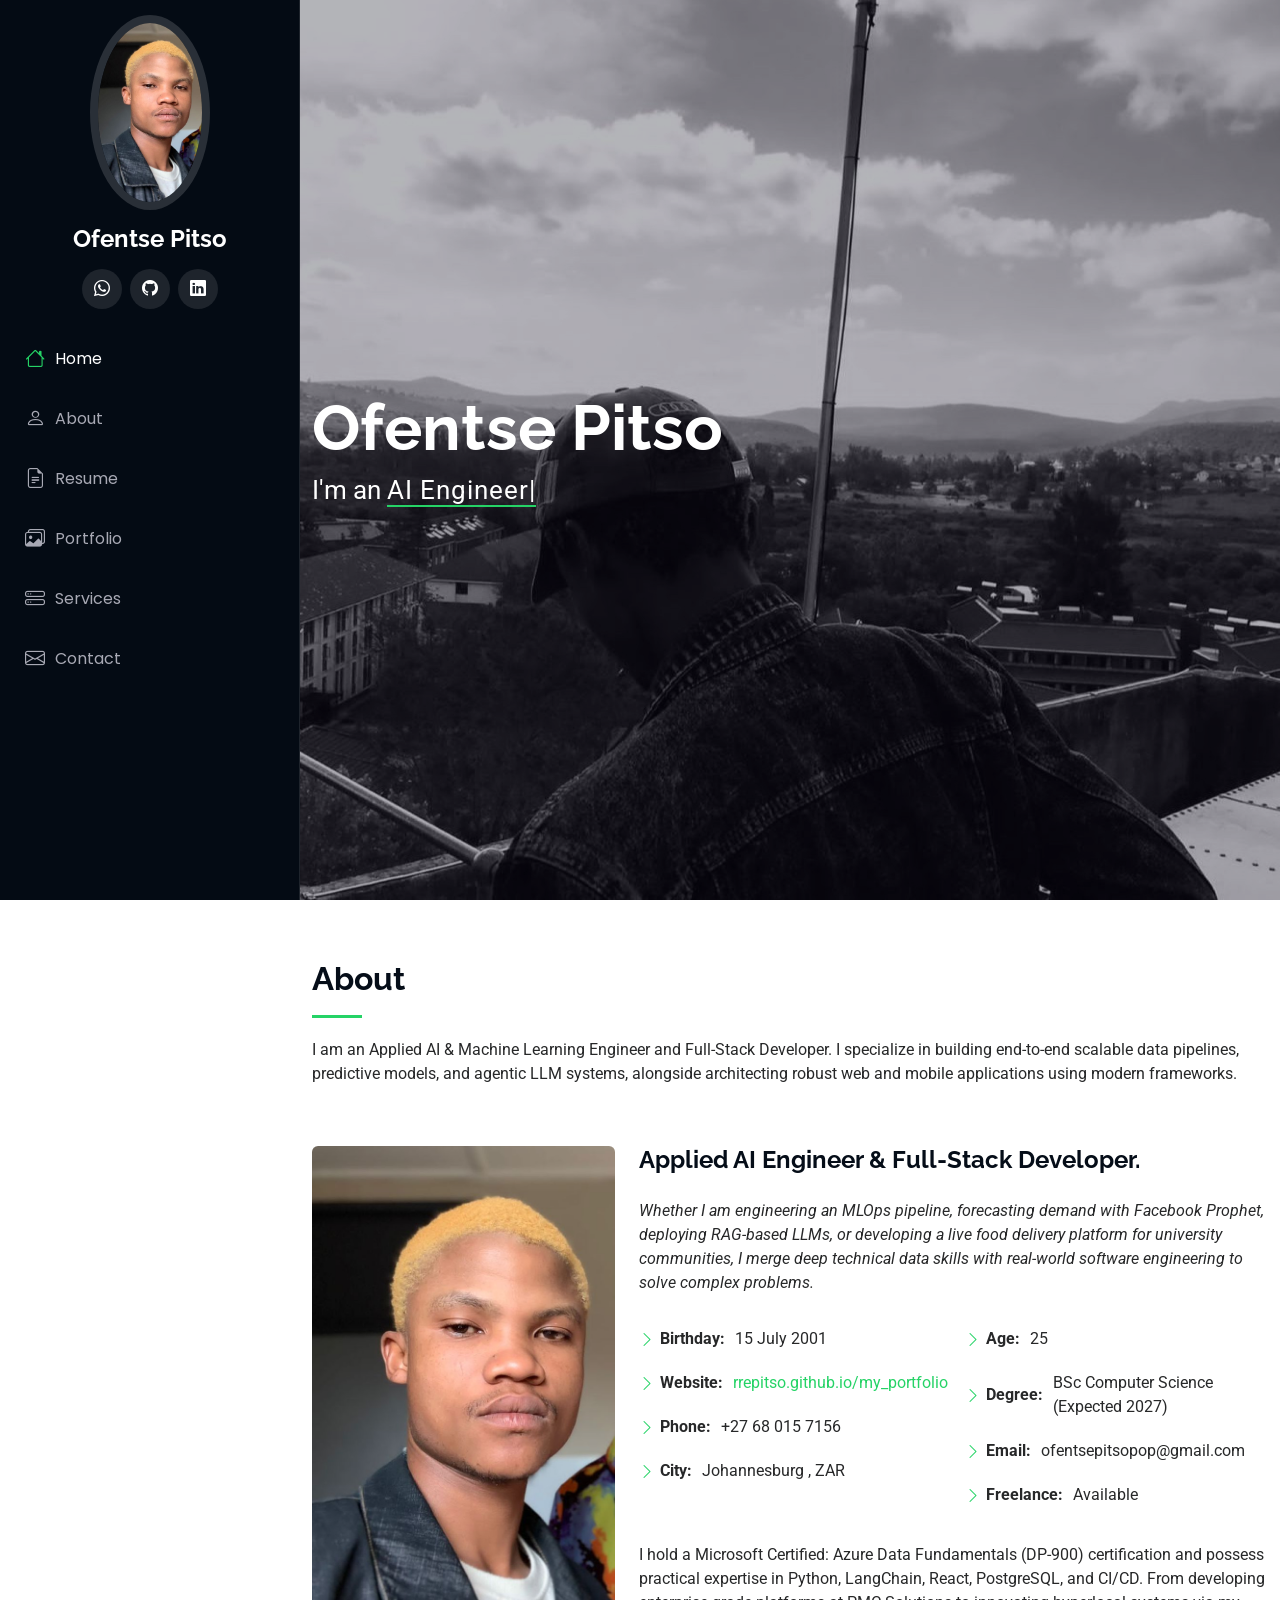
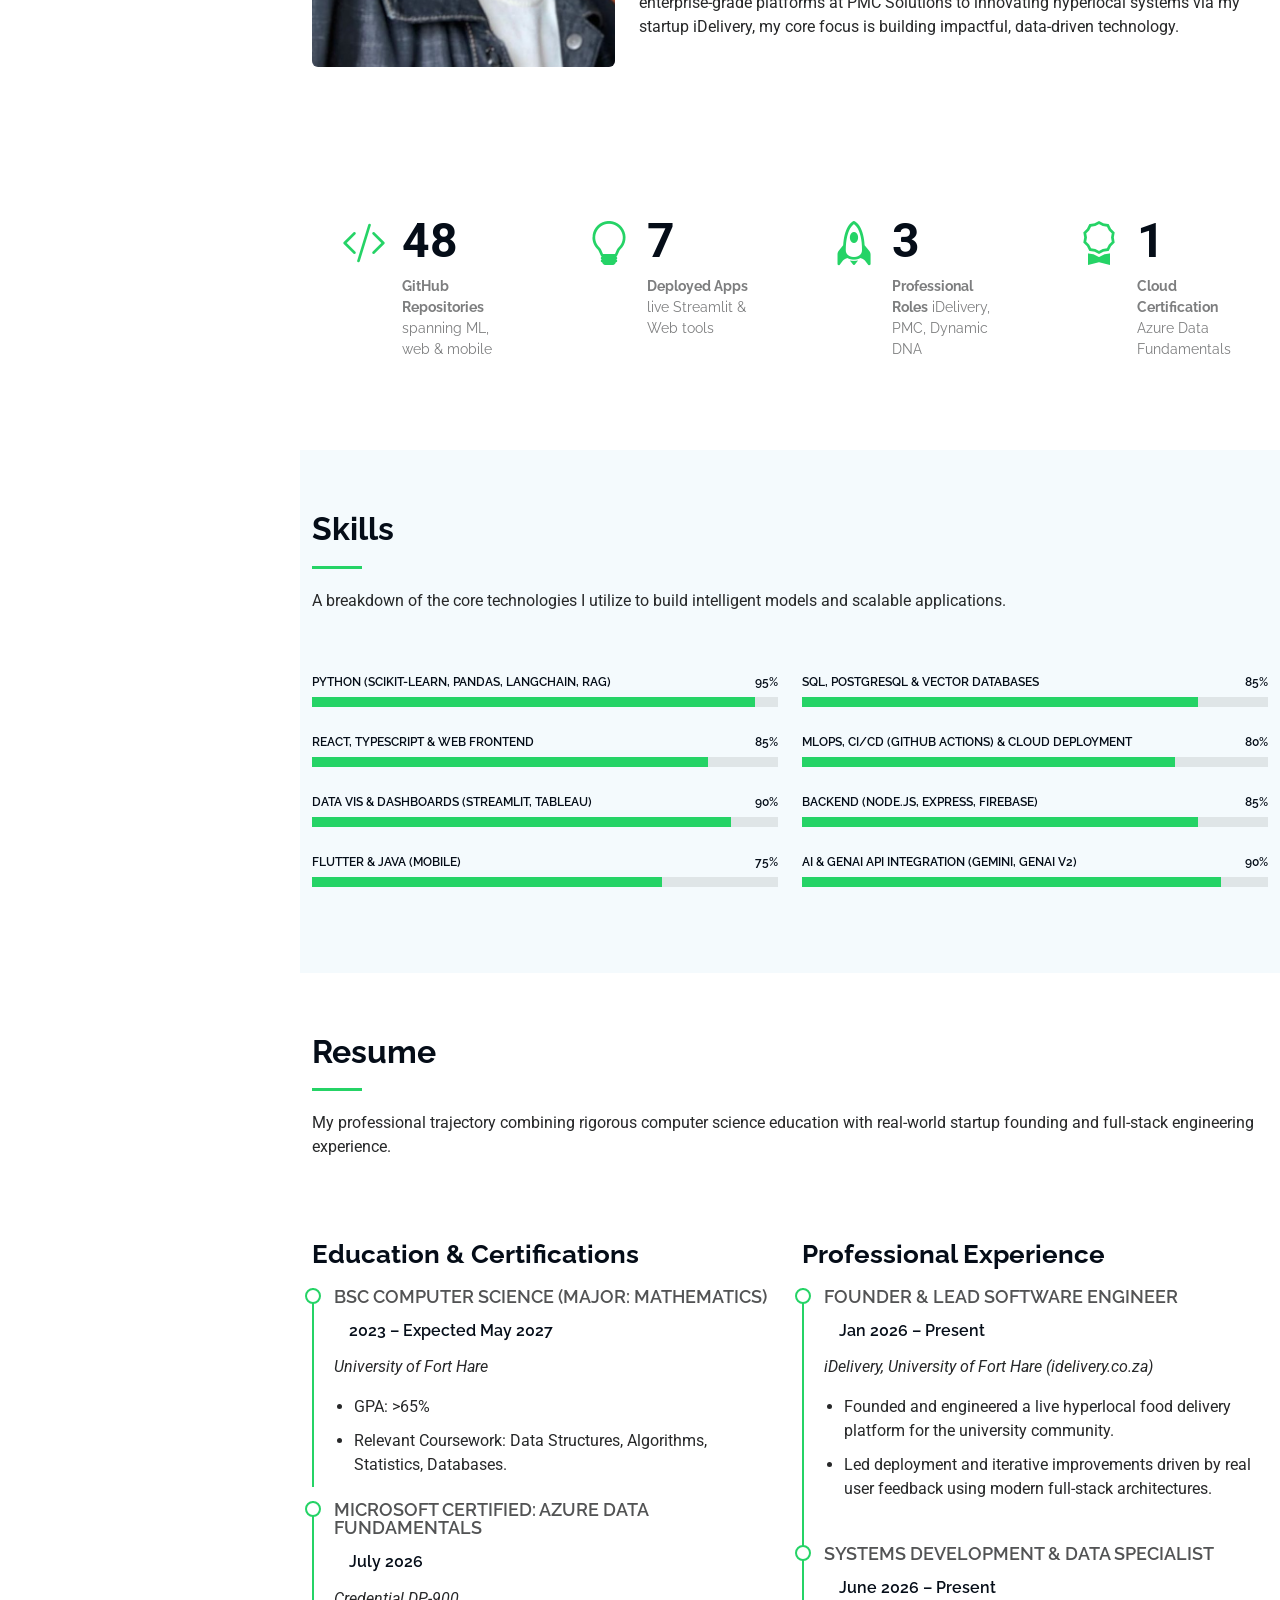
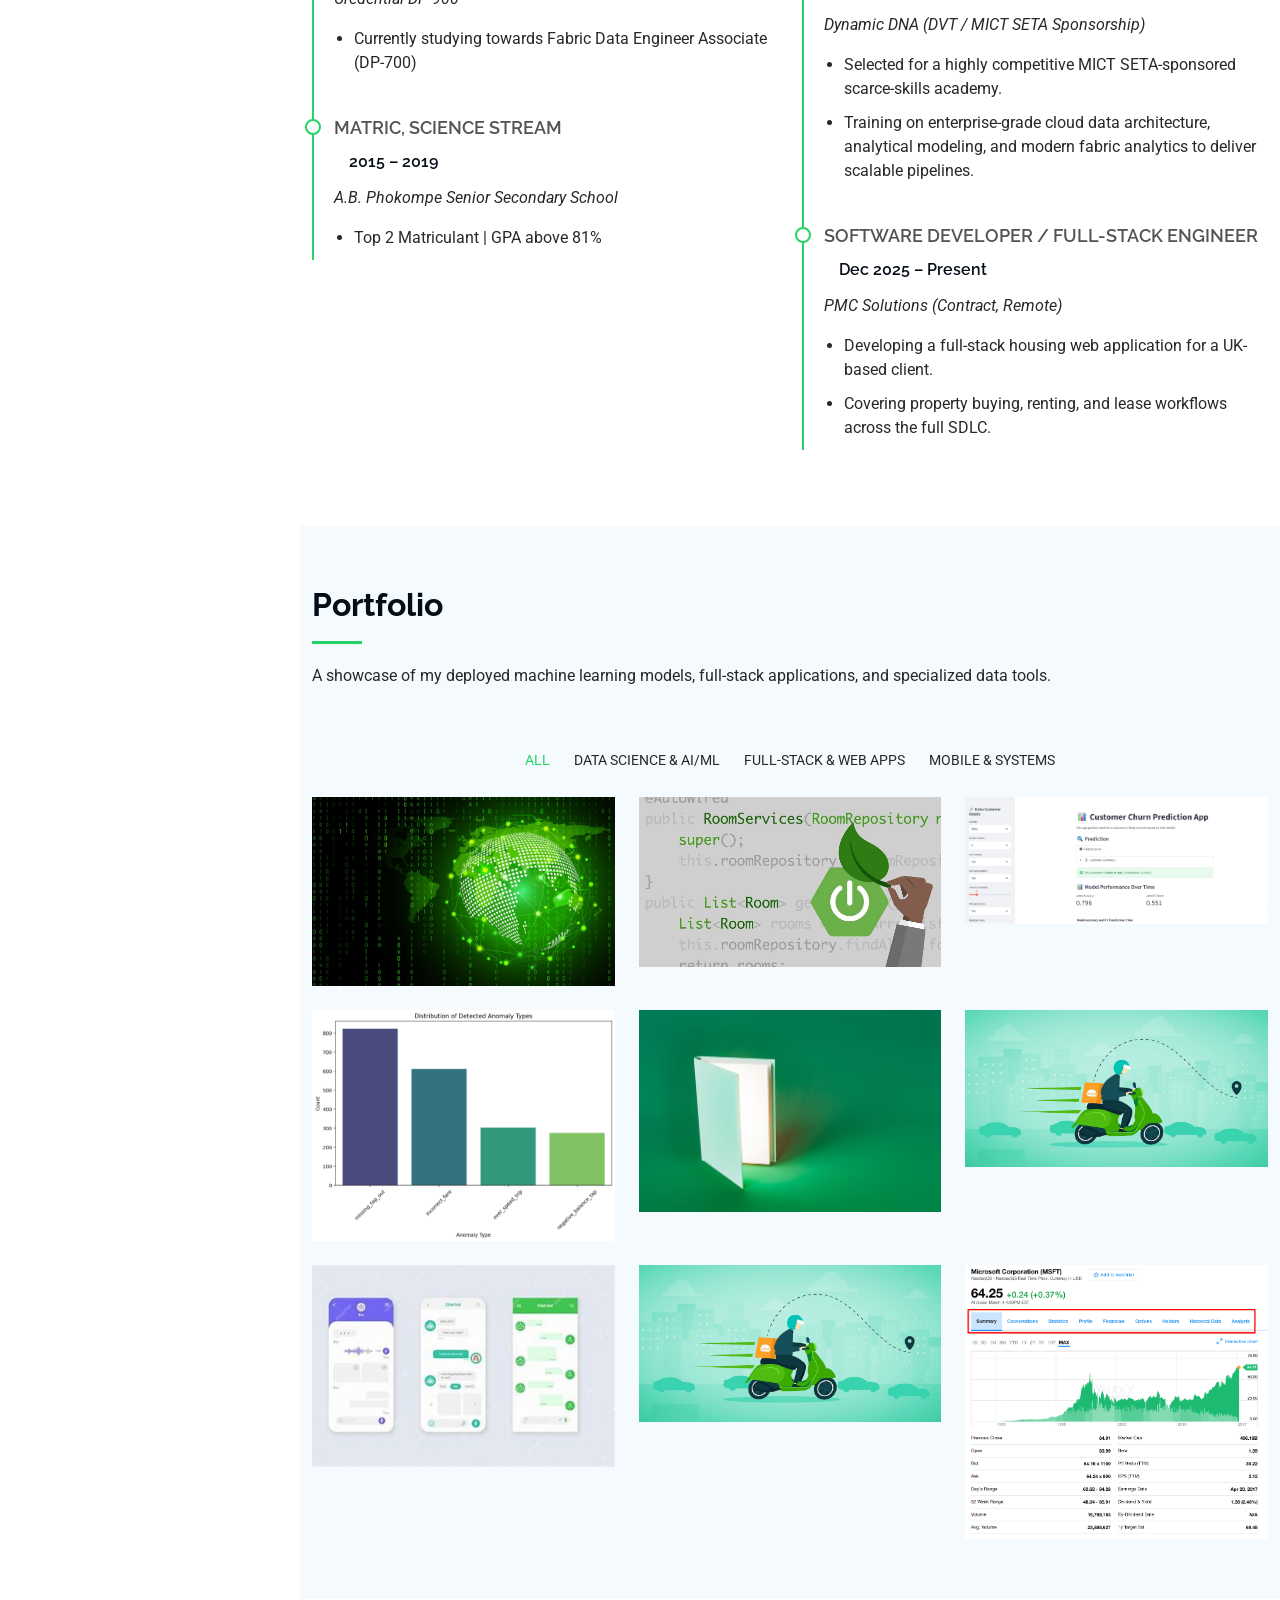
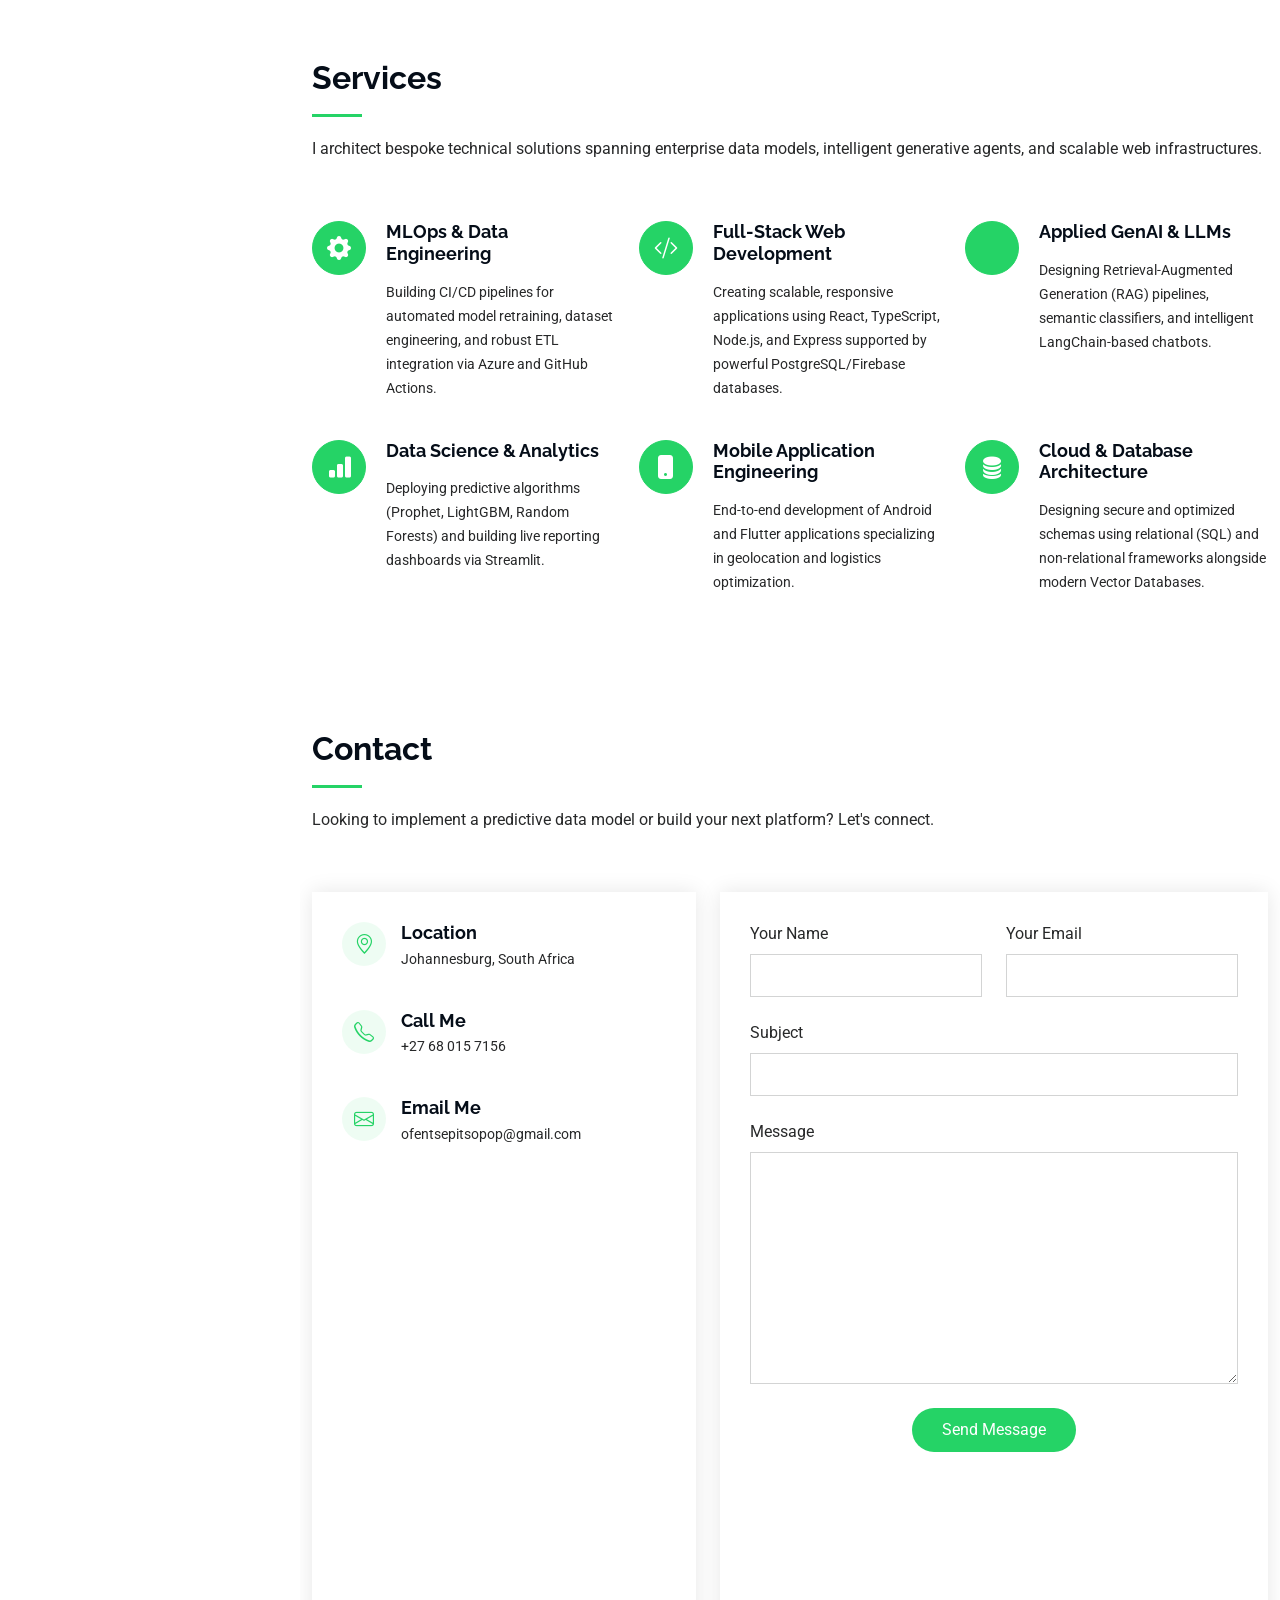
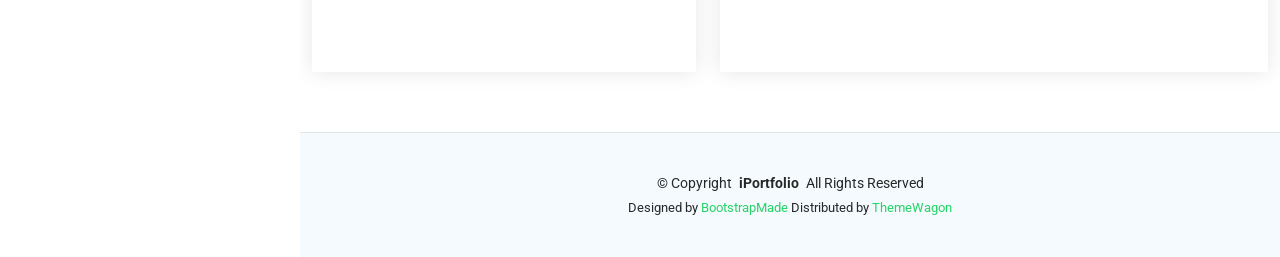
==== commit 6d5f72d6: "Change project link to custom portfolio details page Updated project link to point to the custom por" ====
--- a/index.html
+++ b/index.html
@@ -86,7 +86,7 @@
           <div class="col-lg-8 content">
             <h2>Applied AI Engineer & Full-Stack Developer.</h2>
             <p class="fst-italic py-3">
-               Whether I am engineering an MLOps pipeline, forecasting demand with Facebook Prophet, deploying RAG-based LLMs, or developing a live food delivery platform for university communities, I merge deep technical data skills with real-world software engineering to solve complex problems.</p>
+                Whether I am engineering an MLOps pipeline, forecasting demand with Facebook Prophet, deploying RAG-based LLMs, or developing a live food delivery platform for university communities, I merge deep technical data skills with real-world software engineering to solve complex problems.</p>
             <div class="row">
               <div class="col-lg-6">
                 <ul>
@@ -396,7 +396,8 @@
                 <h4>FlavourFleet / iDelivery</h4>
                 <p>Full-Stack React/Node.js Food Delivery Platform</p>
                 <a href="assets/img/portfolio/delivery.png" class="glightbox preview-link" data-gallery="portfolio-app"><i class="bi bi-zoom-in"></i></a>
-                <a href="https://github.com/RrePitso/FlavourFleet" class="details-link" title="GitHub Repo" target="_blank"><i class="bi bi-link-45deg"></i></a>
+                <!-- Updated Link to point to our custom portfolio details page -->
+                <a href="portfolio-details.html" class="details-link" title="Project Details"><i class="bi bi-link-45deg"></i></a>
                 <a href="https://github.com/RrePitso/FlavourFleet" class="repo-link" target="_blank">Repo</a>
               </div>
             </div>
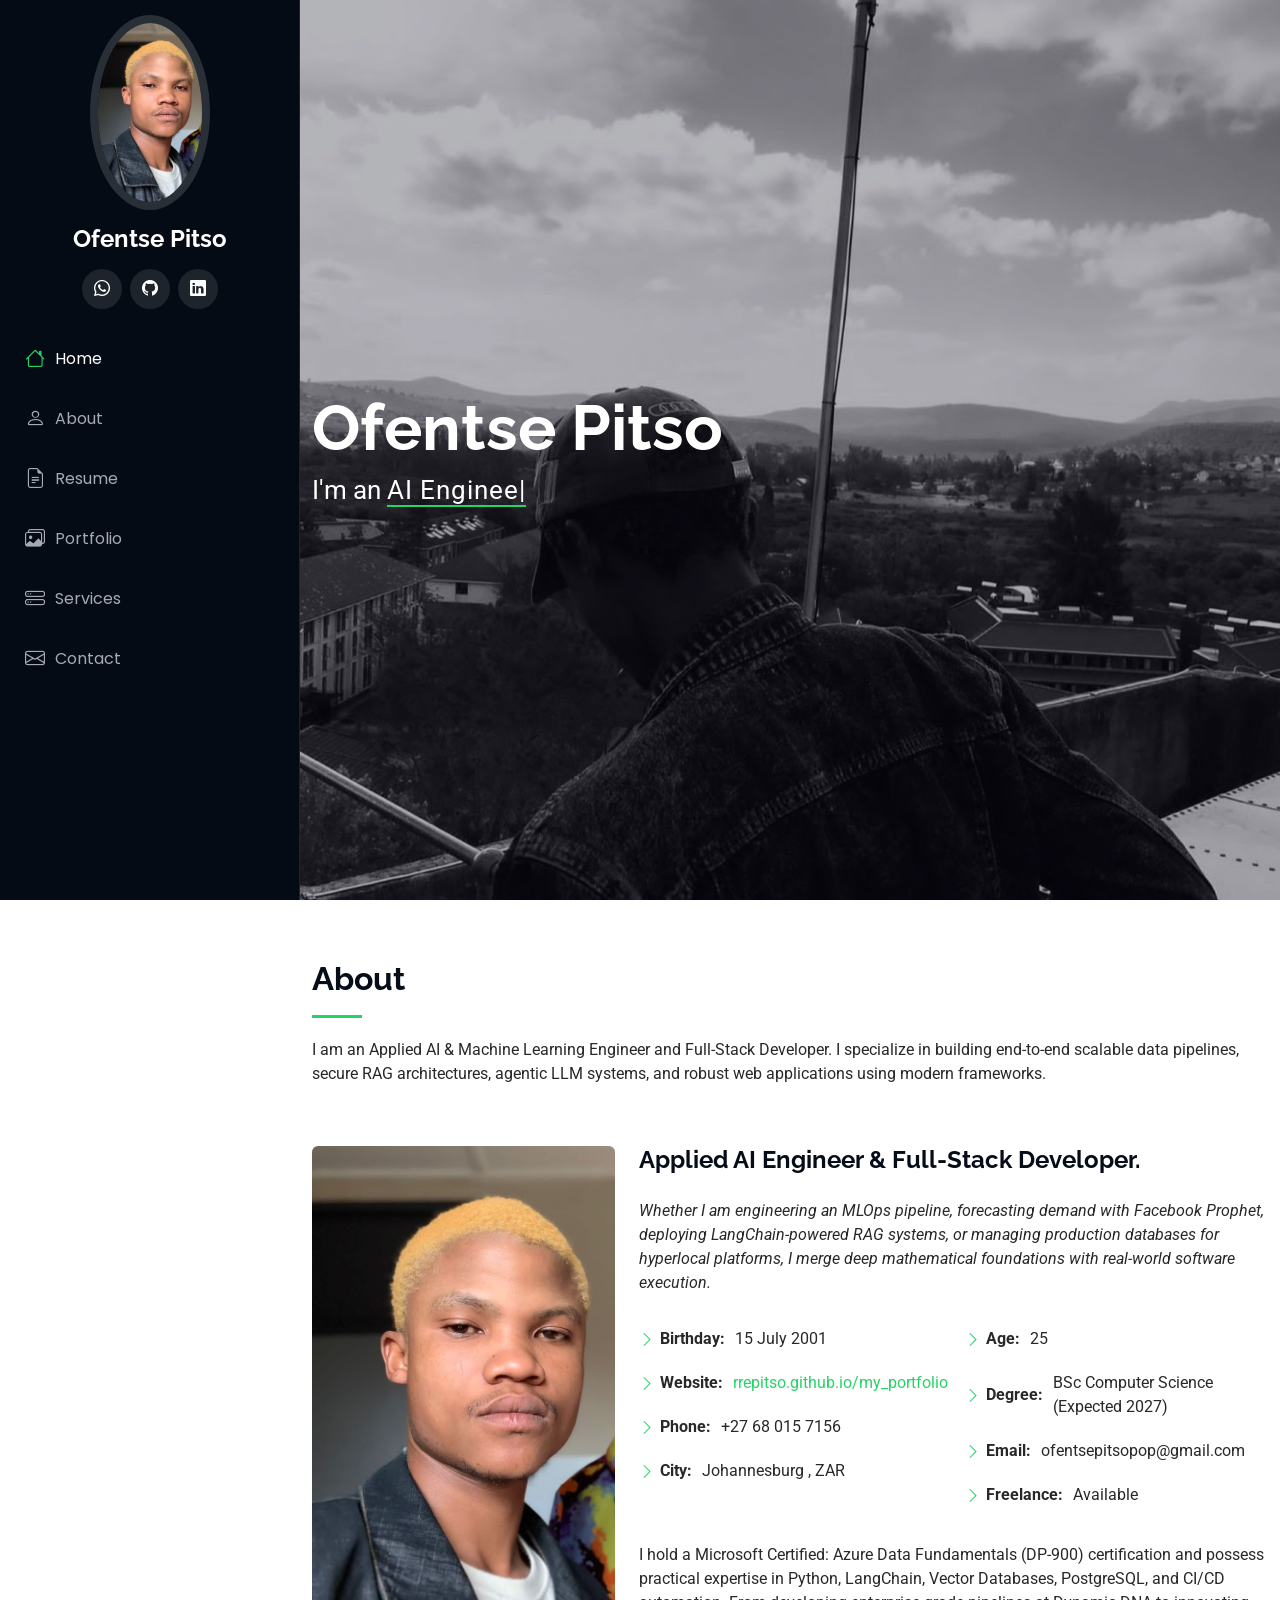
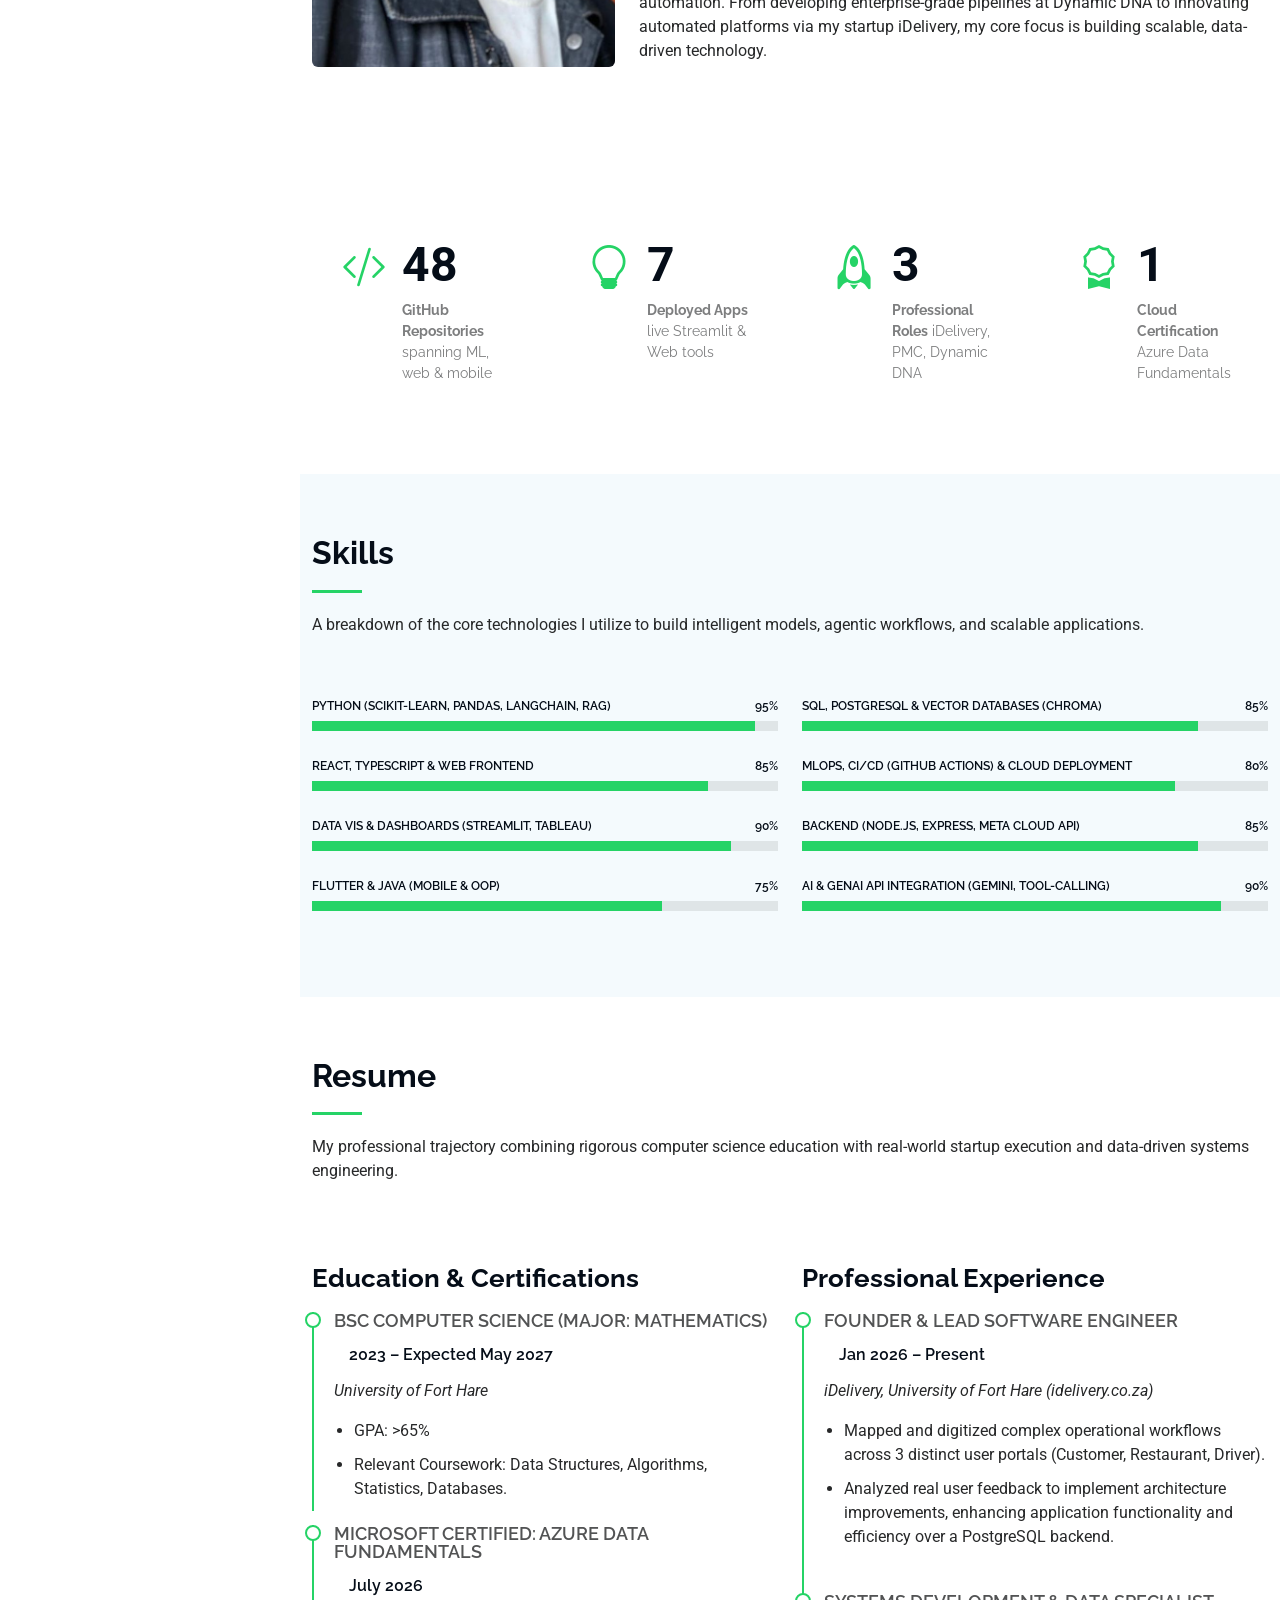
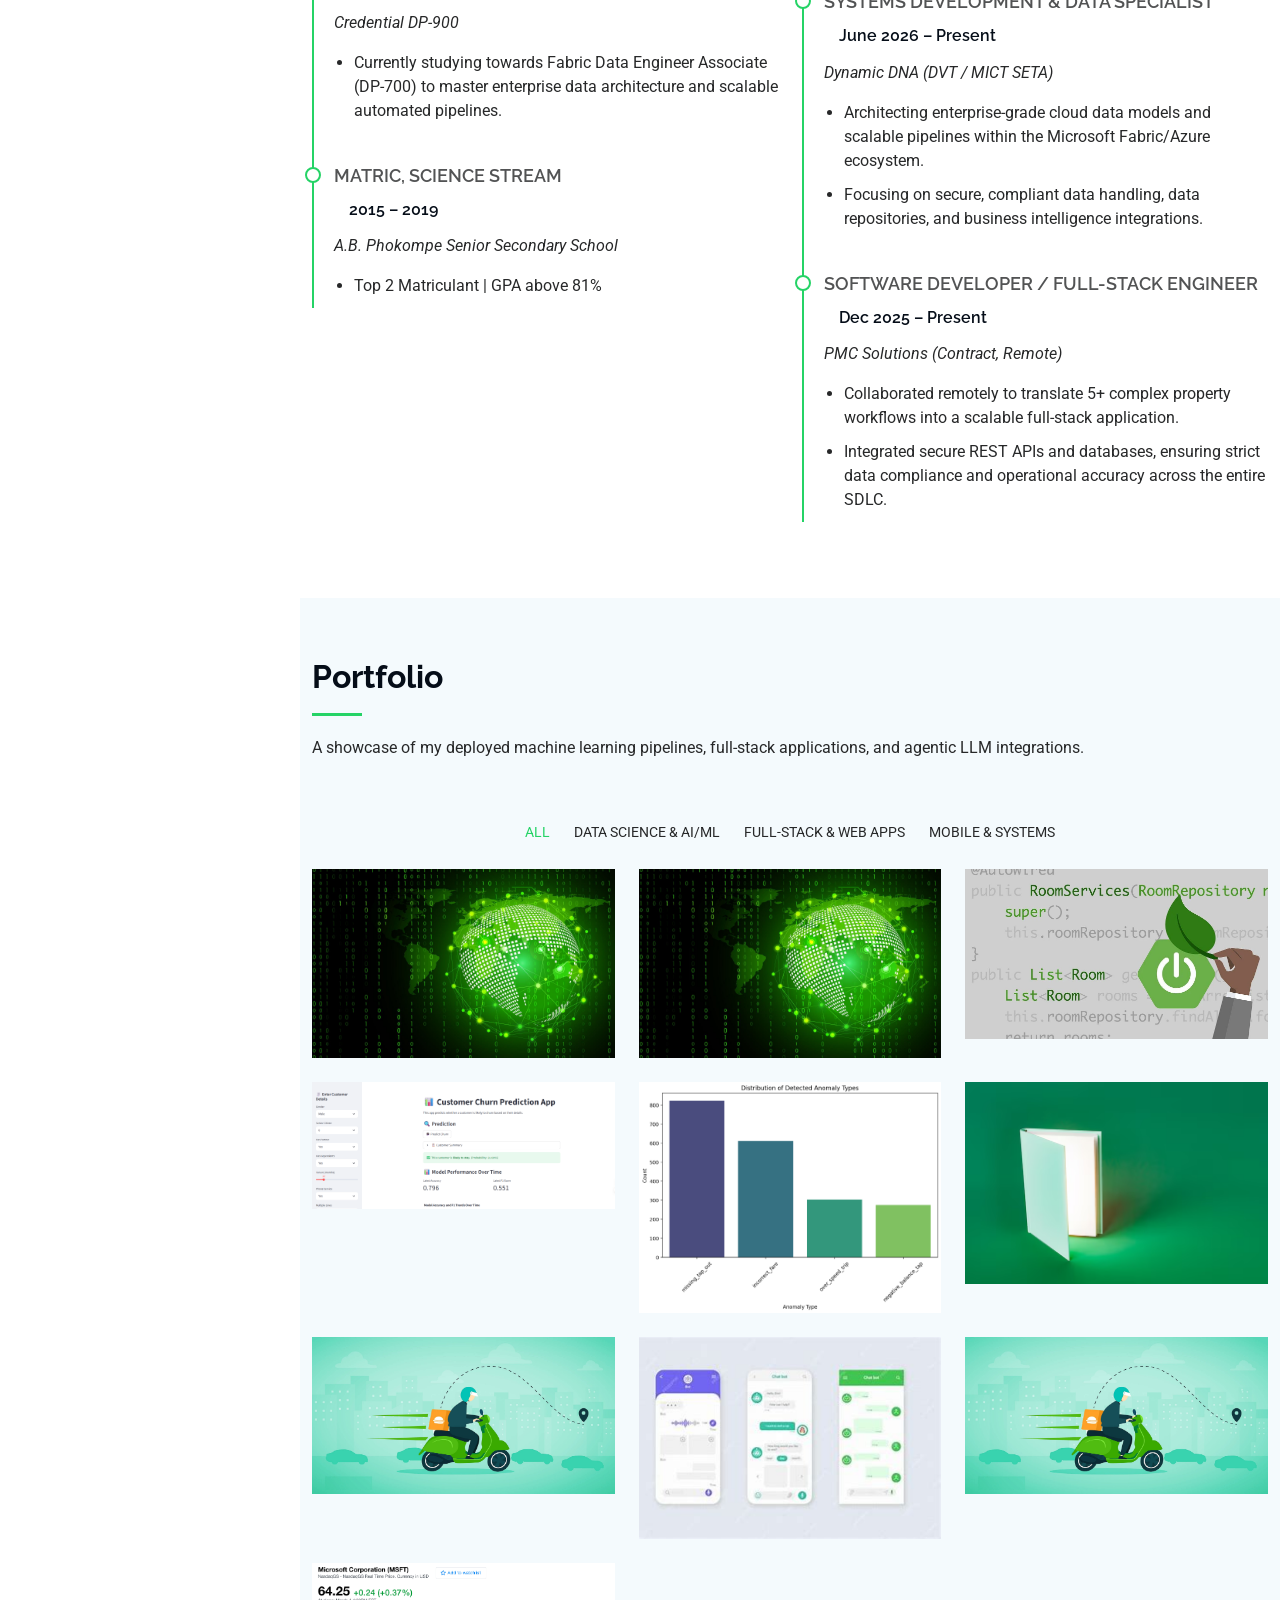
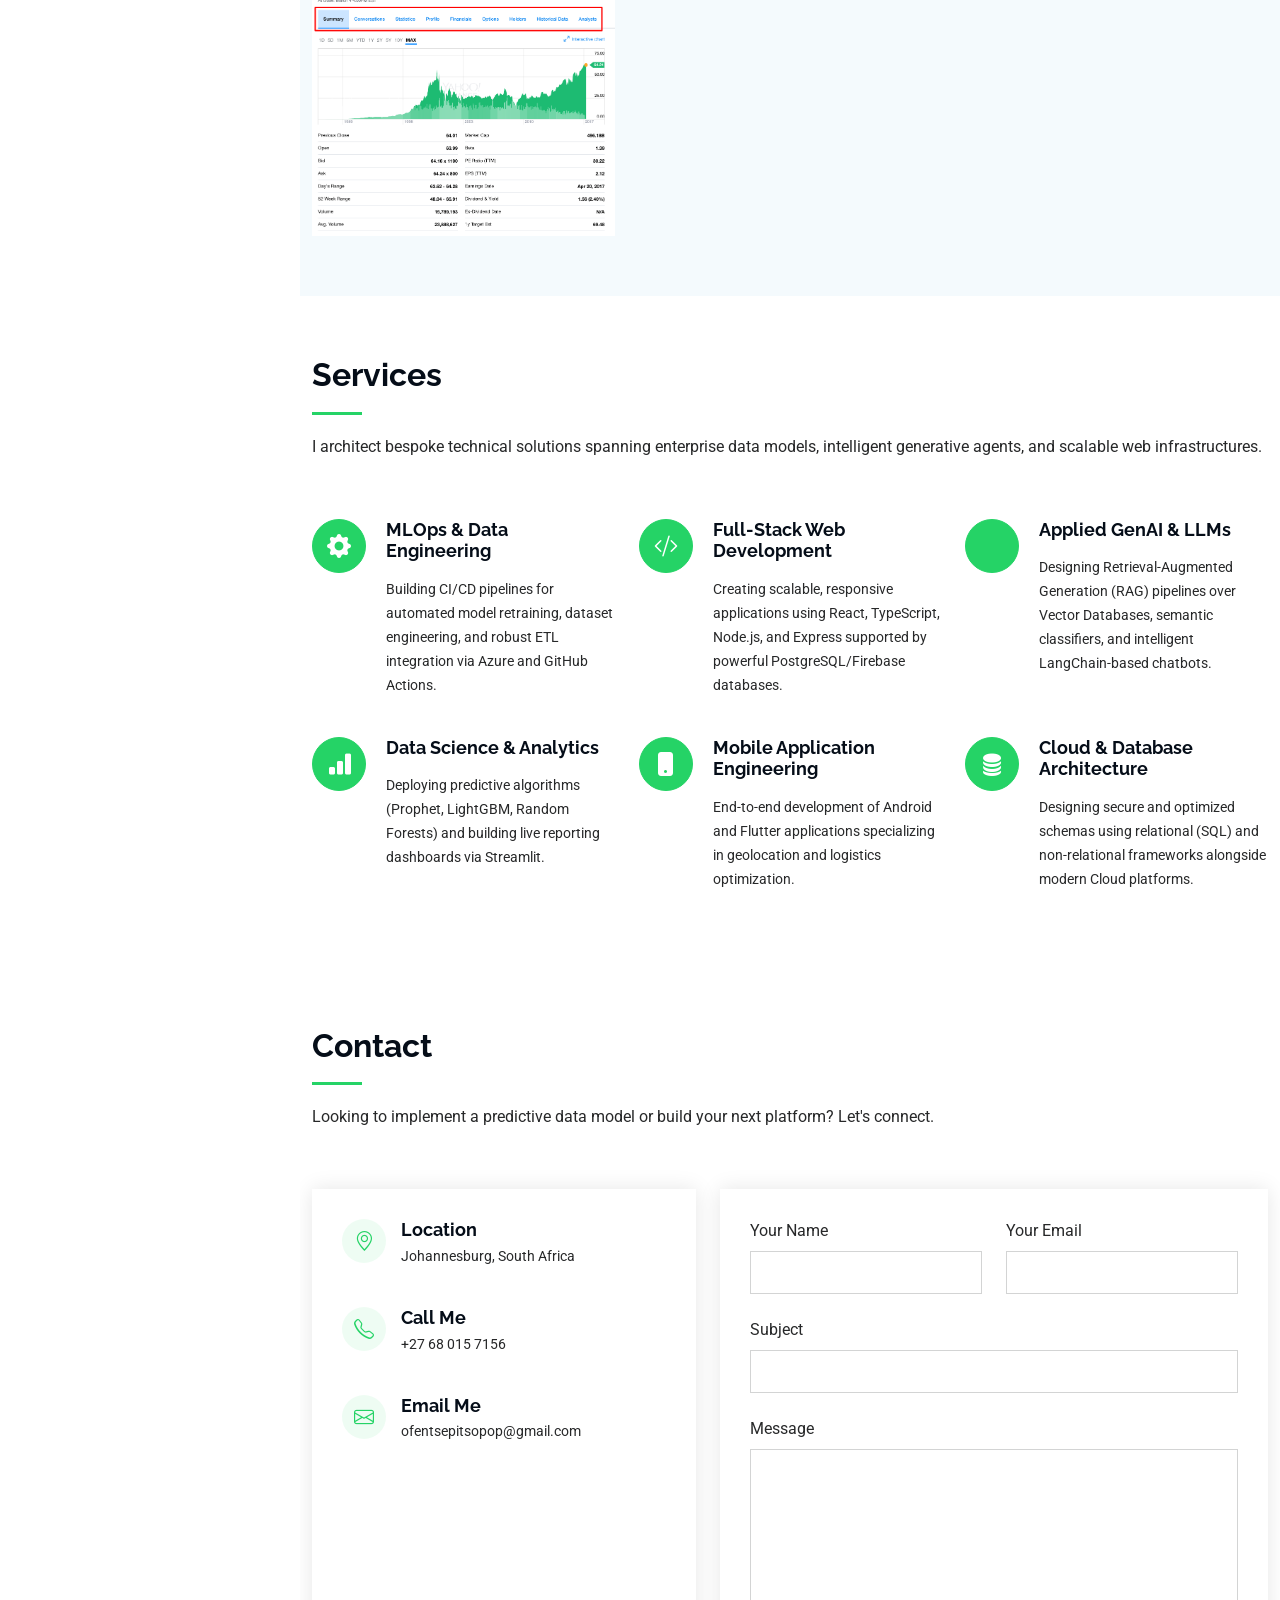
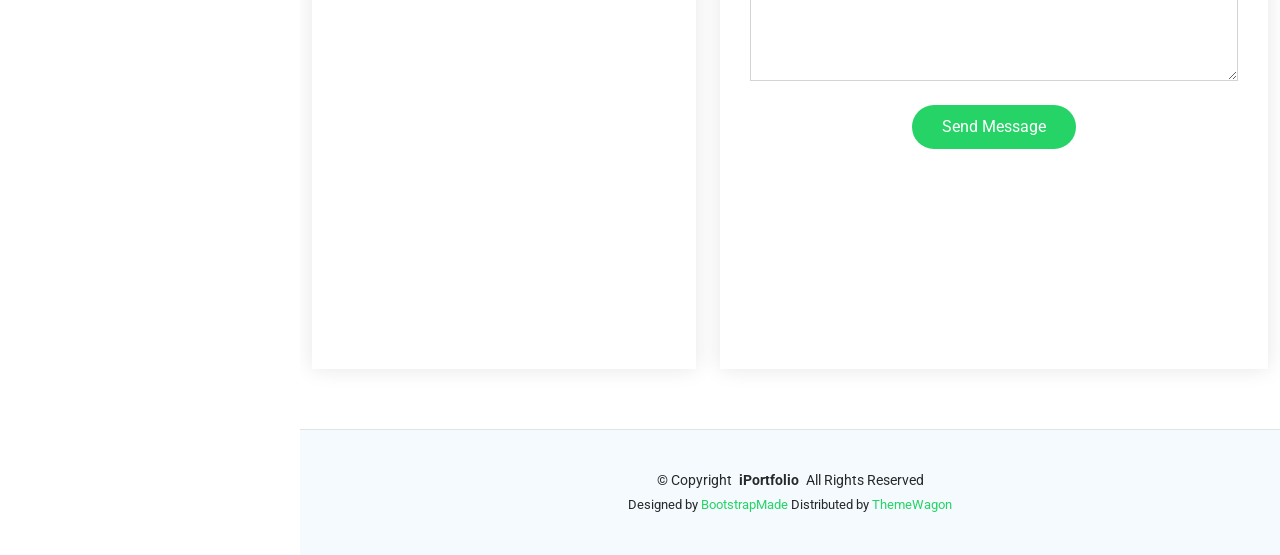
==== commit 9e73248d: "Revise content in index.html for clarity and accuracy Updated various sections of the index.html fil" ====
--- a/index.html
+++ b/index.html
@@ -74,7 +74,7 @@
 
       <div class="container section-title" data-aos="fade-up">
         <h2>About</h2>
-        <p>I am an Applied AI & Machine Learning Engineer and Full-Stack Developer. I specialize in building end-to-end scalable data pipelines, predictive models, and agentic LLM systems, alongside architecting robust web and mobile applications using modern frameworks.</p>
+        <p>I am an Applied AI & Machine Learning Engineer and Full-Stack Developer. I specialize in building end-to-end scalable data pipelines, secure RAG architectures, agentic LLM systems, and robust web applications using modern frameworks.</p>
       </div>
       
       <div class="container" data-aos="fade-up" data-aos-delay="100">
@@ -86,7 +86,7 @@
           <div class="col-lg-8 content">
             <h2>Applied AI Engineer & Full-Stack Developer.</h2>
             <p class="fst-italic py-3">
-                Whether I am engineering an MLOps pipeline, forecasting demand with Facebook Prophet, deploying RAG-based LLMs, or developing a live food delivery platform for university communities, I merge deep technical data skills with real-world software engineering to solve complex problems.</p>
+                Whether I am engineering an MLOps pipeline, forecasting demand with Facebook Prophet, deploying LangChain-powered RAG systems, or managing production databases for hyperlocal platforms, I merge deep mathematical foundations with real-world software execution.</p>
             <div class="row">
               <div class="col-lg-6">
                 <ul>
@@ -106,7 +106,7 @@
               </div>
             </div>
             <p class="py-3">
-              I hold a Microsoft Certified: Azure Data Fundamentals (DP-900) certification and possess practical expertise in Python, LangChain, React, PostgreSQL, and CI/CD. From developing enterprise-grade platforms at PMC Solutions to innovating hyperlocal systems via my startup iDelivery, my core focus is building impactful, data-driven technology.
+              I hold a Microsoft Certified: Azure Data Fundamentals (DP-900) certification and possess practical expertise in Python, LangChain, Vector Databases, PostgreSQL, and CI/CD automation. From developing enterprise-grade pipelines at Dynamic DNA to innovating automated platforms via my startup iDelivery, my core focus is building scalable, data-driven technology.
             </p>
           </div>
         </div>
@@ -154,7 +154,7 @@
 
       <div class="container section-title" data-aos="fade-up">
         <h2>Skills</h2>
-        <p>A breakdown of the core technologies I utilize to build intelligent models and scalable applications.</p>
+        <p>A breakdown of the core technologies I utilize to build intelligent models, agentic workflows, and scalable applications.</p>
       </div><div class="container" data-aos="fade-up" data-aos-delay="100">
 
         <div class="row skills-content skills-animation">
@@ -177,7 +177,7 @@
                 <div class="progress-bar" role="progressbar" aria-valuenow="90" aria-valuemin="0" aria-valuemax="100"></div>
               </div>
             </div><div class="progress">
-              <span class="skill"><span>Flutter & Java (Mobile)</span> <i class="val">75%</i></span>
+              <span class="skill"><span>Flutter & Java (Mobile & OOP)</span> <i class="val">75%</i></span>
               <div class="progress-bar-wrap">
                 <div class="progress-bar" role="progressbar" aria-valuenow="75" aria-valuemin="0" aria-valuemax="100"></div>
               </div>
@@ -186,7 +186,7 @@
           <div class="col-lg-6">
 
             <div class="progress">
-              <span class="skill"><span>SQL, PostgreSQL & Vector Databases</span> <i class="val">85%</i></span>
+              <span class="skill"><span>SQL, PostgreSQL & Vector Databases (Chroma)</span> <i class="val">85%</i></span>
               <div class="progress-bar-wrap">
                 <div class="progress-bar" role="progressbar" aria-valuenow="85" aria-valuemin="0" aria-valuemax="100"></div>
               </div>
@@ -196,12 +196,12 @@
                 <div class="progress-bar" role="progressbar" aria-valuenow="80" aria-valuemin="0" aria-valuemax="100"></div>
               </div>
             </div><div class="progress">
-              <span class="skill"><span>Backend (Node.js, Express, Firebase)</span> <i class="val">85%</i></span>
+              <span class="skill"><span>Backend (Node.js, Express, Meta Cloud API)</span> <i class="val">85%</i></span>
               <div class="progress-bar-wrap">
                 <div class="progress-bar" role="progressbar" aria-valuenow="85" aria-valuemin="0" aria-valuemax="100"></div>
               </div>
             </div><div class="progress">
-              <span class="skill"><span>AI & GenAI API Integration (Gemini, GenAI v2)</span> <i class="val">90%</i></span>
+              <span class="skill"><span>AI & GenAI API Integration (Gemini, Tool-Calling)</span> <i class="val">90%</i></span>
               <div class="progress-bar-wrap">
                 <div class="progress-bar" role="progressbar" aria-valuenow="90" aria-valuemin="0" aria-valuemax="100"></div>
               </div>
@@ -216,7 +216,7 @@
     <section id="resume" class="resume section">
       <div class="container section-title" data-aos="fade-up">
         <h2>Resume</h2>
-        <p>My professional trajectory combining rigorous computer science education with real-world startup founding and full-stack engineering experience.</p>
+        <p>My professional trajectory combining rigorous computer science education with real-world startup execution and data-driven systems engineering.</p>
       </div>
 
       <div class="container">
@@ -237,7 +237,7 @@
               <h5>July 2026</h5>
               <p><em>Credential DP-900</em></p>
               <ul>
-                 <li>Currently studying towards Fabric Data Engineer Associate (DP-700)</li>
+                 <li>Currently studying towards Fabric Data Engineer Associate (DP-700) to master enterprise data architecture and scalable automated pipelines.</li>
               </ul>
             </div>
             <div class="resume-item">
@@ -256,17 +256,17 @@
               <h5>Jan 2026 – Present</h5>
               <p><em>iDelivery, University of Fort Hare (idelivery.co.za)</em></p>
               <ul>
-                <li>Founded and engineered a live hyperlocal food delivery platform for the university community.</li>
-                <li>Led deployment and iterative improvements driven by real user feedback using modern full-stack architectures.</li>
+                <li>Mapped and digitized complex operational workflows across 3 distinct user portals (Customer, Restaurant, Driver).</li>
+                <li>Analyzed real user feedback to implement architecture improvements, enhancing application functionality and efficiency over a PostgreSQL backend.</li>
               </ul>
             </div>
             <div class="resume-item">
               <h4>Systems Development & Data Specialist</h4>
               <h5>June 2026 – Present</h5>
-              <p><em>Dynamic DNA (DVT / MICT SETA Sponsorship)</em></p>
+              <p><em>Dynamic DNA (DVT / MICT SETA)</em></p>
               <ul>
-                <li>Selected for a highly competitive MICT SETA-sponsored scarce-skills academy.</li>
-                <li>Training on enterprise-grade cloud data architecture, analytical modeling, and modern fabric analytics to deliver scalable pipelines.</li>
+                <li>Architecting enterprise-grade cloud data models and scalable pipelines within the Microsoft Fabric/Azure ecosystem.</li>
+                <li>Focusing on secure, compliant data handling, data repositories, and business intelligence integrations.</li>
               </ul>
             </div>
             <div class="resume-item">
@@ -274,8 +274,8 @@
               <h5>Dec 2025 – Present</h5>
               <p><em>PMC Solutions (Contract, Remote)</em></p>
               <ul>
-                <li>Developing a full-stack housing web application for a UK-based client.</li>
-                <li>Covering property buying, renting, and lease workflows across the full SDLC.</li>
+                <li>Collaborated remotely to translate 5+ complex property workflows into a scalable full-stack application.</li>
+                <li>Integrated secure REST APIs and databases, ensuring strict data compliance and operational accuracy across the entire SDLC.</li>
               </ul>
             </div>
           </div>
@@ -286,7 +286,7 @@
     <section id="portfolio" class="portfolio section light-background">
       <div class="container section-title" data-aos="fade-up">
         <h2>Portfolio</h2>
-        <p>A showcase of my deployed machine learning models, full-stack applications, and specialized data tools.</p>
+        <p>A showcase of my deployed machine learning pipelines, full-stack applications, and agentic LLM integrations.</p>
       </div>
 
       <div class="container">
@@ -301,10 +301,22 @@
 
           <div class="col-lg-4 col-md-6 portfolio-item isotope-item filter-ml">
             <div class="portfolio-content h-100">
+              <img src="assets/img/portfolio/data.png" class="img-fluid" alt="Email RAG System" onerror="this.src='assets/img/profile.jpg'">
+              <div class="portfolio-info">
+                <h4>GenAI Email RAG System</h4>
+                <p>Agentic workflow using LangChain, Chroma Vector DB, and LLM Tool-Calling</p>
+                <a href="assets/img/portfolio/data.png" class="glightbox preview-link" data-gallery="portfolio-ml"><i class="bi bi-zoom-in"></i></a>
+                <a href="https://github.com/RrePitso/Email_RAG" class="details-link" title="GitHub Repo" target="_blank"><i class="bi bi-link-45deg"></i></a>
+              </div>
+            </div>
+          </div>
+
+          <div class="col-lg-4 col-md-6 portfolio-item isotope-item filter-ml">
+            <div class="portfolio-content h-100">
               <img src="assets/img/portfolio/data.png" class="img-fluid" alt="World Cup Match Prediction">
               <div class="portfolio-info">
-                <h4>FIFA World Cup 2026 Match Prediction</h4>
-                <p>Agentic LLM & predictive match analysis deployed via Streamlit</p>
+                <h4>World Cup Match Prediction</h4>
+                <p>Engineered 27 features across 50,000+ matches with an Expected Value betting engine</p>
                 <a href="assets/img/portfolio/data.png" class="glightbox preview-link" data-gallery="portfolio-ml"><i class="bi bi-zoom-in"></i></a>
                 <a href="https://world-cup-2026-bets.streamlit.app/" class="details-link" title="Live Streamlit App" target="_blank"><i class="bi bi-link-45deg"></i></a>
                 <a href="https://github.com/RrePitso/World-Cup-2026-Bets" class="repo-link" target="_blank">Repo</a>
@@ -317,7 +329,7 @@
               <img src="assets/img/portfolio/spring.png" class="img-fluid" alt="SpazaML Dashboard">
               <div class="portfolio-info">
                 <h4>SpazaML - Demand Forecasting</h4>
-                <p>Prophet time-series forecasting for SA Spaza shops</p>
+                <p>Prophet time-series forecasting & inventory modeling for SA Spaza shops</p>
                 <a href="assets/img/portfolio/spring.png" class="glightbox preview-link" data-gallery="portfolio-ml"><i class="bi bi-zoom-in"></i></a>
                 <a href="https://spazaml-6rnex2xkxidhmv2xrqjxnn.streamlit.app/" class="details-link" title="Live Streamlit App" target="_blank"><i class="bi bi-link-45deg"></i></a>
                 <a href="https://github.com/RrePitso/SpazaML" class="repo-link" target="_blank">Repo</a>
@@ -329,8 +341,8 @@
             <div class="portfolio-content h-100">
               <img src="assets/img/Screenshot (2).png" class="img-fluid" alt="MLOps Churn Prediction">
               <div class="portfolio-info">
-                <h4>MLOps Customer Churn Pipeline</h4>
-                <p>Automated CI/CD retraining pipeline via GitHub Actions & Streamlit</p>
+                <h4>MLOps Churn Pipeline</h4>
+                <p>Automated monthly retraining pipeline via GitHub Actions & Streamlit</p>
                 <a href="assets/img/Screenshot (2).png" class="glightbox preview-link" data-gallery="portfolio-ml"><i class="bi bi-zoom-in"></i></a>
                 <a href="https://mlops-churn-demo.streamlit.app/" class="details-link" title="Live Streamlit App" target="_blank"><i class="bi bi-link-45deg"></i></a>
                 <a href="https://github.com/RrePitso/mlops-churn-demo" class="repo-link" target="_blank">Repo</a>
@@ -343,7 +355,7 @@
               <img src="assets/img/Anomalies.png" class="img-fluid" alt="Transport AFC Dashboard">
               <div class="portfolio-info">
                 <h4>Transport AFC Analytics</h4>
-                <p>Anomaly detection & revenue leakage simulation</p>
+                <p>Anomaly detection & revenue leakage simulation deployed via Streamlit</p>
                 <a href="assets/img/Anomalies.png" class="glightbox preview-link" data-gallery="portfolio-ml"><i class="bi bi-zoom-in"></i></a>
                 <a href="https://departmentoftransportpitch.streamlit.app/" class="details-link" title="Live Streamlit App" target="_blank"><i class="bi bi-link-45deg"></i></a>
                 <a href="https://github.com/RrePitso/department_of_transport_pitch" class="repo-link" target="_blank">Repo</a>
@@ -356,7 +368,7 @@
               <img src="assets/img/portfolio/textbook.png" class="img-fluid" alt="Accounting Dashboard">
               <div class="portfolio-info">
                 <h4>Financial Accounting Tracker</h4>
-                <p>Streamlit web application with PDF/Excel reporting</p>
+                <p>Streamlit web application with automated PDF/Excel reporting</p>
                 <a href="assets/img/portfolio/textbook.png" class="glightbox preview-link" data-gallery="portfolio-app"><i class="bi bi-zoom-in"></i></a>
                 <a href="https://accountinggit-ea8jmzbbhbgswyxj9us4ff.streamlit.app/" class="details-link" title="Live Streamlit App" target="_blank"><i class="bi bi-link-45deg"></i></a>
                 <a href="https://github.com/RrePitso/accounting" class="repo-link" target="_blank">Repo</a>
@@ -369,7 +381,7 @@
               <img src="assets/img/portfolio/delivery.png" class="img-fluid" alt="Collivery Estimator">
               <div class="portfolio-info">
                 <h4>Collivery Cost Estimator</h4>
-                <p>Real-time delivery cost computation engine</p>
+                <p>Real-time delivery cost computation engine and dashboard</p>
                 <a href="assets/img/portfolio/delivery.png" class="glightbox preview-link" data-gallery="portfolio-app"><i class="bi bi-zoom-in"></i></a>
                 <a href="https://colliveryestimator.streamlit.app/" class="details-link" title="Live Streamlit App" target="_blank"><i class="bi bi-link-45deg"></i></a>
               </div>
@@ -380,8 +392,8 @@
             <div class="portfolio-content h-100">
               <img src="assets/img/portfolio/chat.png" class="img-fluid" alt="Ko Kolobeng">
               <div class="portfolio-info">
-                <h4>Ko Kolobeng Regional Concept</h4>
-                <p>Interactive web dashboard prototype</p>
+                <h4>Ko Kolobeng Demo</h4>
+                <p>Interactive web dashboard prototype for regional metrics</p>
                 <a href="assets/img/portfolio/chat.png" class="glightbox preview-link" data-gallery="portfolio-app"><i class="bi bi-zoom-in"></i></a>
                 <a href="https://kokolobengdemo.streamlit.app/" class="details-link" title="Live Streamlit App" target="_blank"><i class="bi bi-link-45deg"></i></a>
                 <a href="https://github.com/RrePitso/Ko_kolobeng_demo" class="repo-link" target="_blank">Repo</a>
@@ -394,10 +406,9 @@
               <img src="assets/img/portfolio/delivery.png" class="img-fluid" alt="FlavourFleet iDelivery">
               <div class="portfolio-info">
                 <h4>FlavourFleet / iDelivery</h4>
-                <p>Full-Stack React/Node.js Food Delivery Platform</p>
+                <p>WhatsApp-based delivery bot & Full-Stack React platform</p>
                 <a href="assets/img/portfolio/delivery.png" class="glightbox preview-link" data-gallery="portfolio-app"><i class="bi bi-zoom-in"></i></a>
-                <!-- Updated Link to point to our custom portfolio details page -->
-                <a href="portfolio-details.html" class="details-link" title="Project Details"><i class="bi bi-link-45deg"></i></a>
+                <a href="portfolio-details.html" class="details-link" title="Technical Deep Dive"><i class="bi bi-link-45deg"></i></a>
                 <a href="https://github.com/RrePitso/FlavourFleet" class="repo-link" target="_blank">Repo</a>
               </div>
             </div>
@@ -408,9 +419,9 @@
               <img src="assets/img/yahoo-finance-summary.png" class="img-fluid" alt="JSE Quant Growth">
               <div class="portfolio-info">
                 <h4>JSE Quant Growth Model</h4>
-                <p>Stock-picking system using LightGBM & Yahoo Finance</p>
+                <p>Stock-picking analytical system utilizing LightGBM & Yahoo Finance</p>
                 <a href="assets/img/yahoo-finance-summary.png" class="glightbox preview-link" data-gallery="portfolio-ml"><i class="bi bi-zoom-in"></i></a>
-                <a href="https://github.com/RrePitso/jse_quant_growth" class="details-link" title="More Details" target="_blank"><i class="bi bi-link-45deg"></i></a>
+                <a href="https://github.com/RrePitso/jse_quant_growth" class="details-link" title="GitHub Repo" target="_blank"><i class="bi bi-link-45deg"></i></a>
                 <a href="https://github.com/RrePitso/jse_quant_growth" class="repo-link" target="_blank">Repo</a>
               </div>
             </div>
@@ -443,7 +454,7 @@
             <div class="icon flex-shrink-0"><i class="bi bi-brain"></i></div>
             <div>
               <h4 class="title"><a href="#" class="stretched-link">Applied GenAI & LLMs</a></h4>
-              <p class="description">Designing Retrieval-Augmented Generation (RAG) pipelines, semantic classifiers, and intelligent LangChain-based chatbots.</p>
+              <p class="description">Designing Retrieval-Augmented Generation (RAG) pipelines over Vector Databases, semantic classifiers, and intelligent LangChain-based chatbots.</p>
             </div>
           </div><div class="col-lg-4 col-md-6 service-item d-flex" data-aos="fade-up" data-aos-delay="400">
             <div class="icon flex-shrink-0"><i class="bi bi-bar-chart-fill"></i></div>
@@ -461,7 +472,7 @@
             <div class="icon flex-shrink-0"><i class="bi bi-database-fill"></i></div>
             <div>
               <h4 class="title"><a href="#" class="stretched-link">Cloud & Database Architecture</a></h4>
-              <p class="description">Designing secure and optimized schemas using relational (SQL) and non-relational frameworks alongside modern Vector Databases.</p>
+              <p class="description">Designing secure and optimized schemas using relational (SQL) and non-relational frameworks alongside modern Cloud platforms.</p>
             </div>
           </div></div>
       </div>
